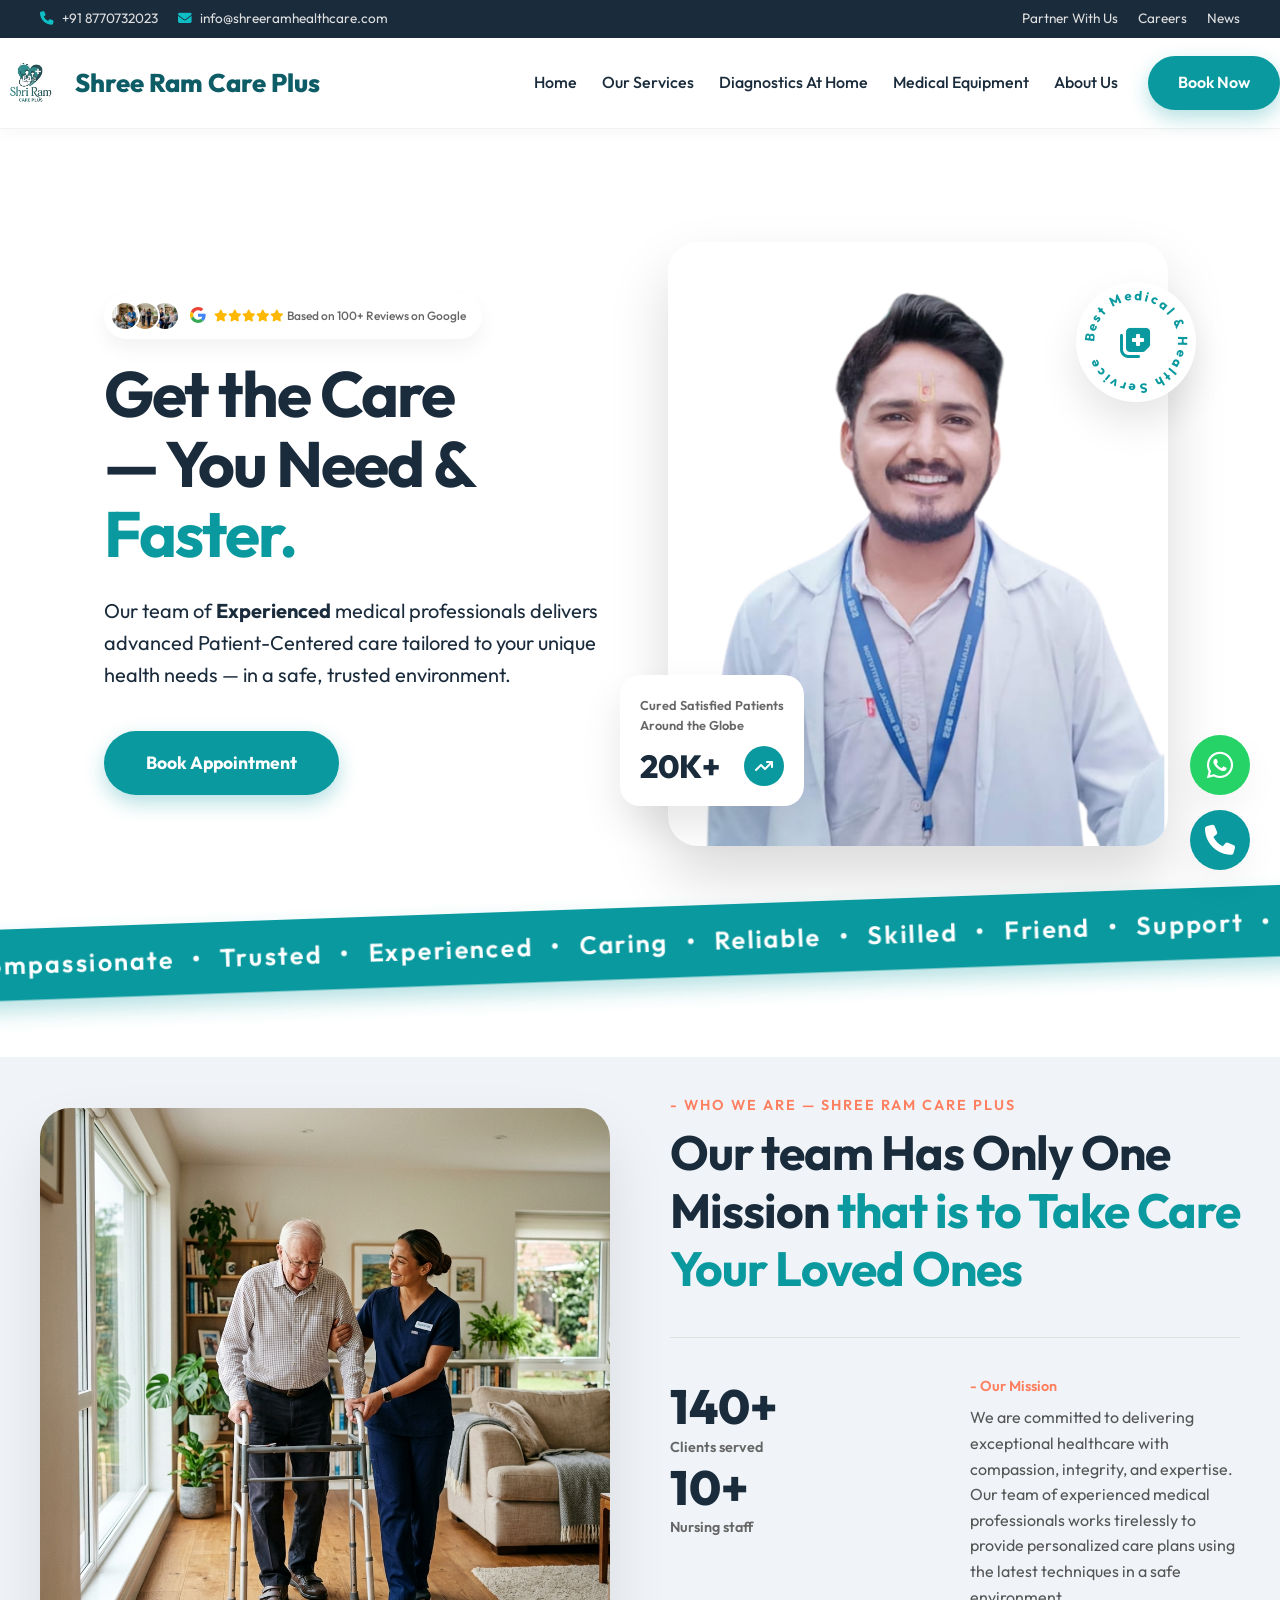
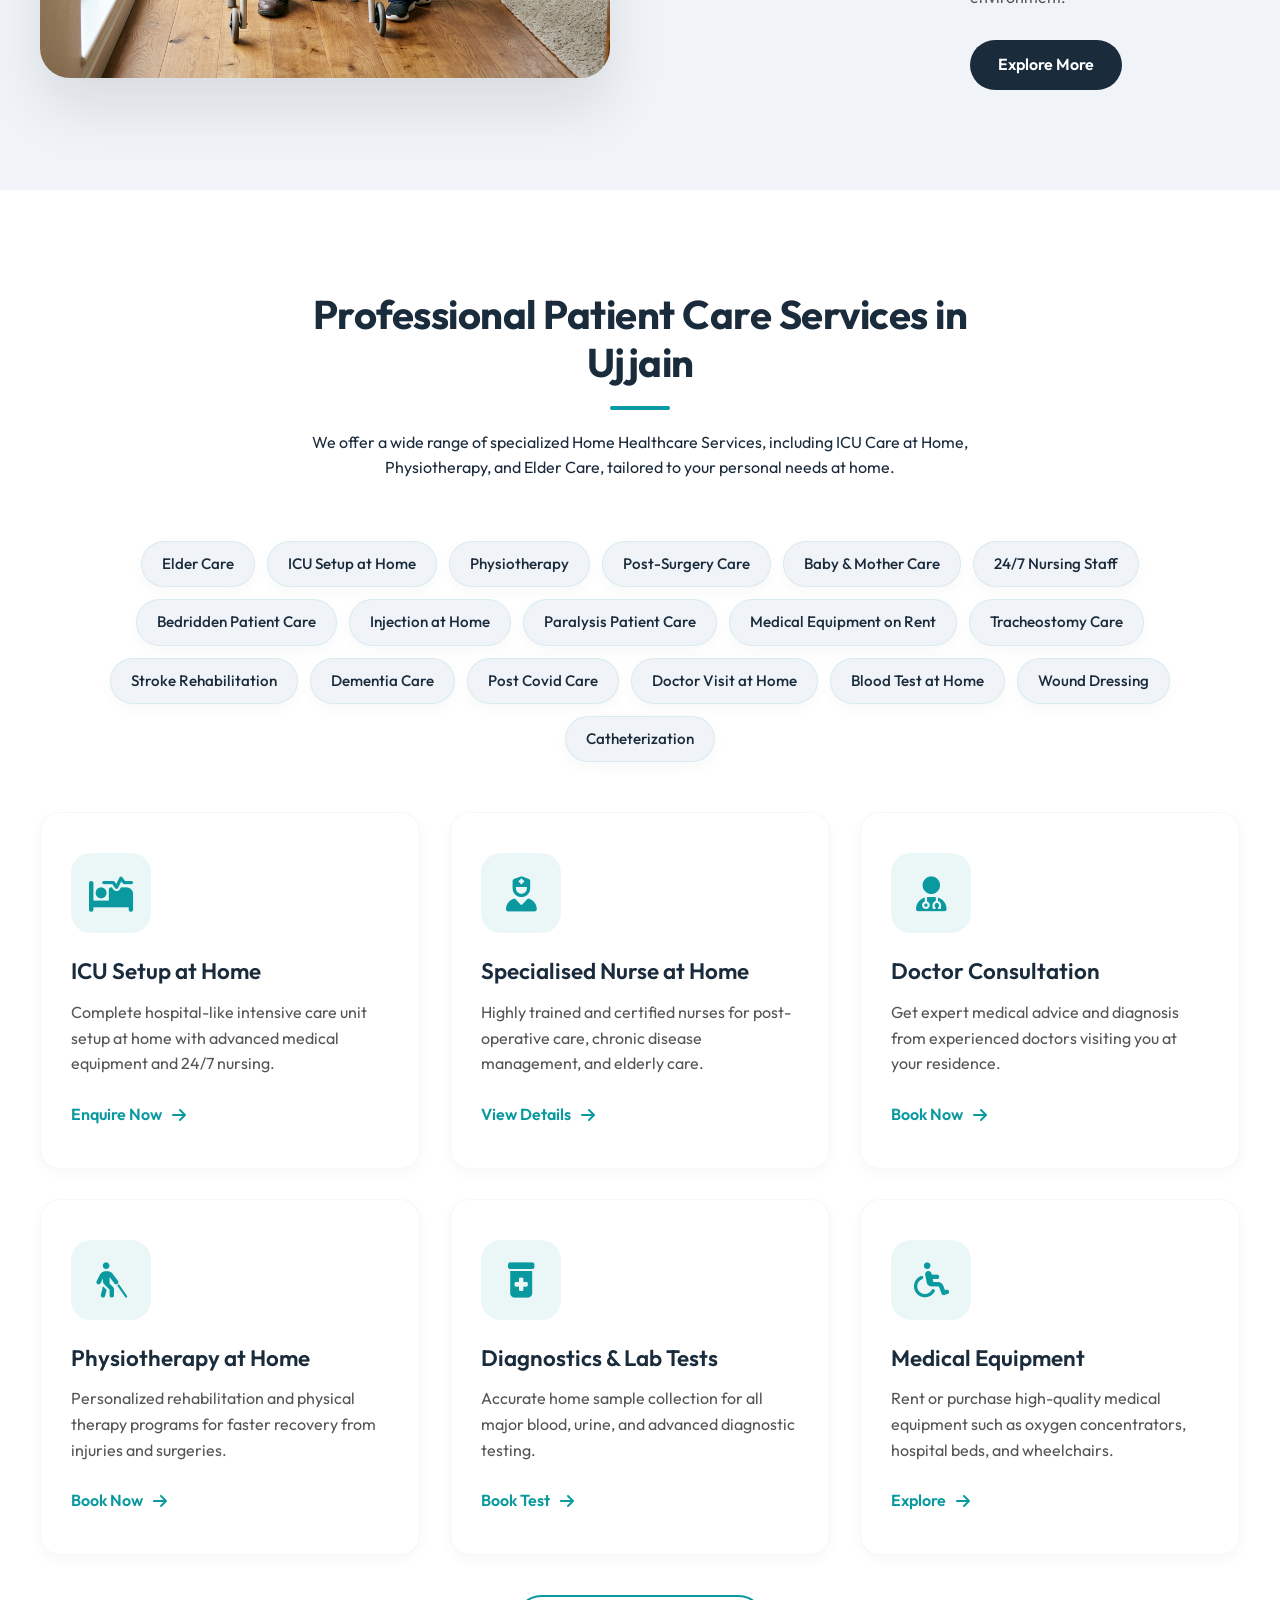
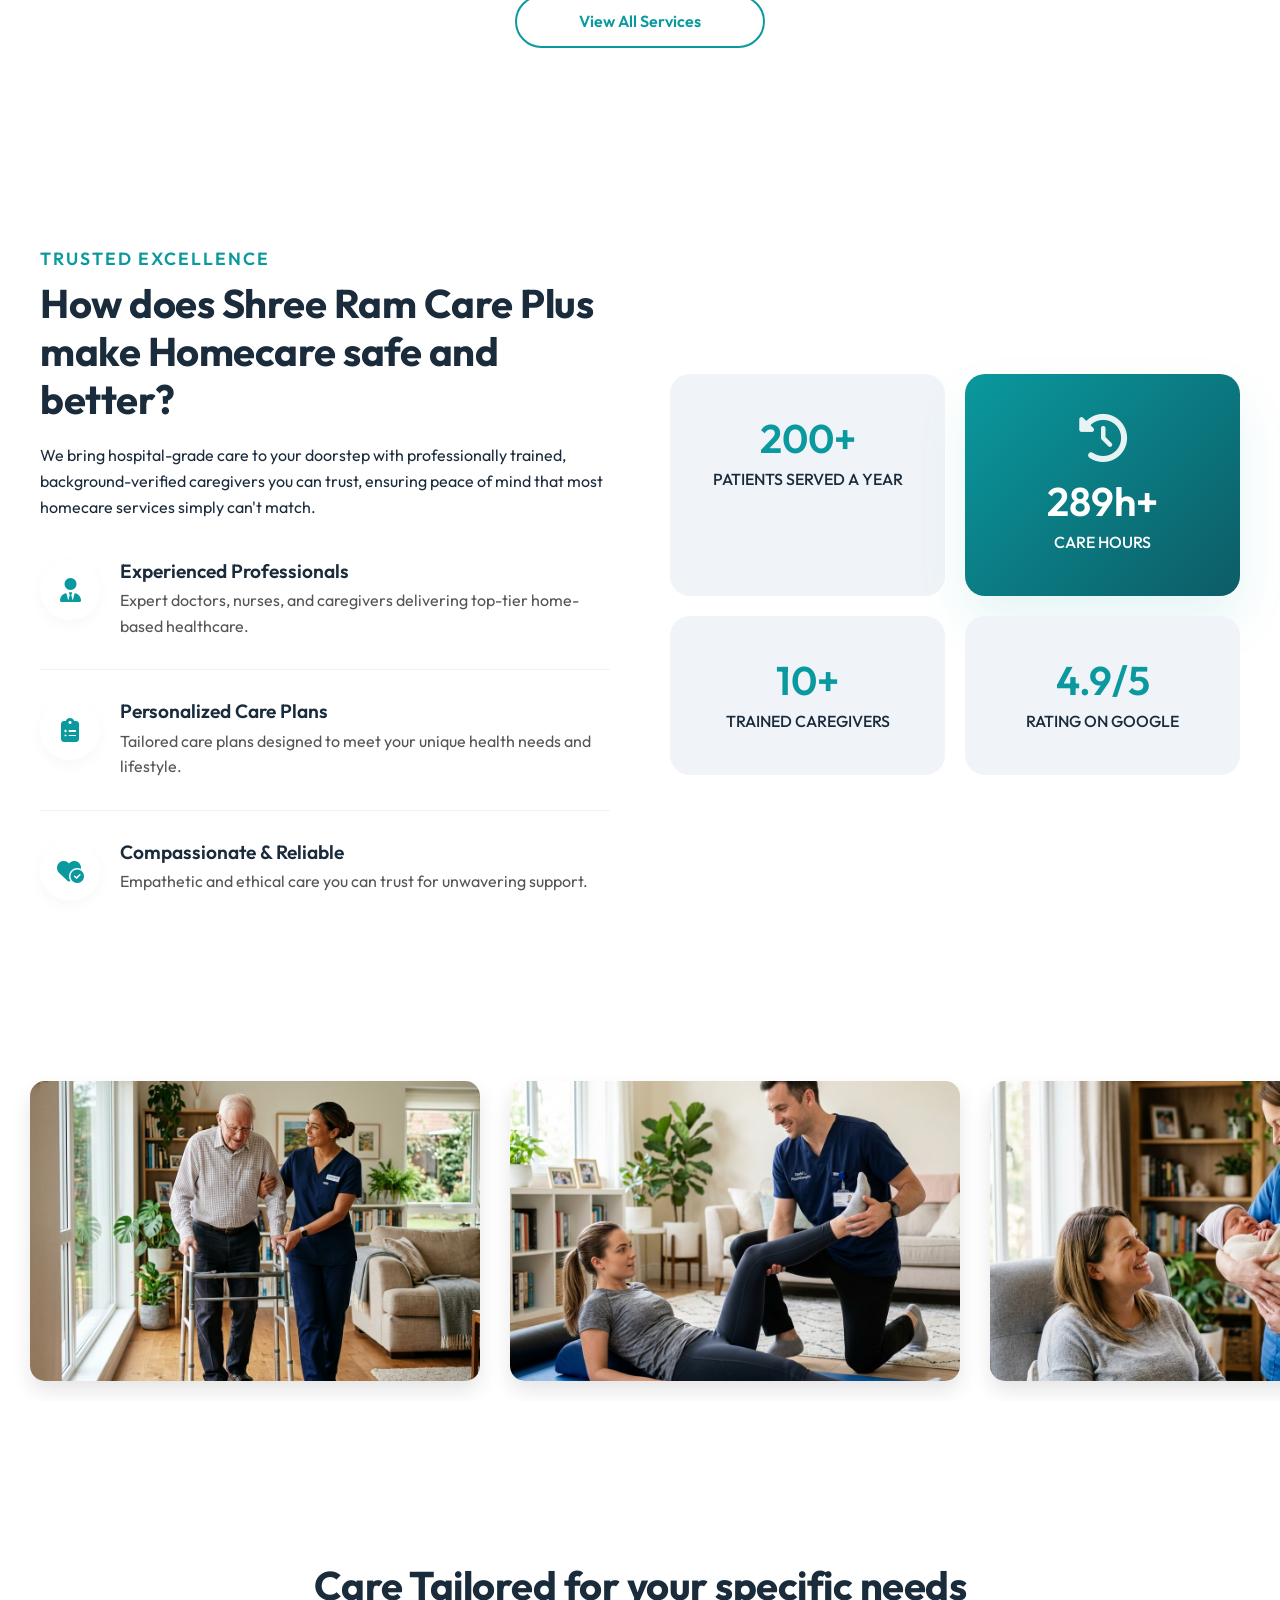
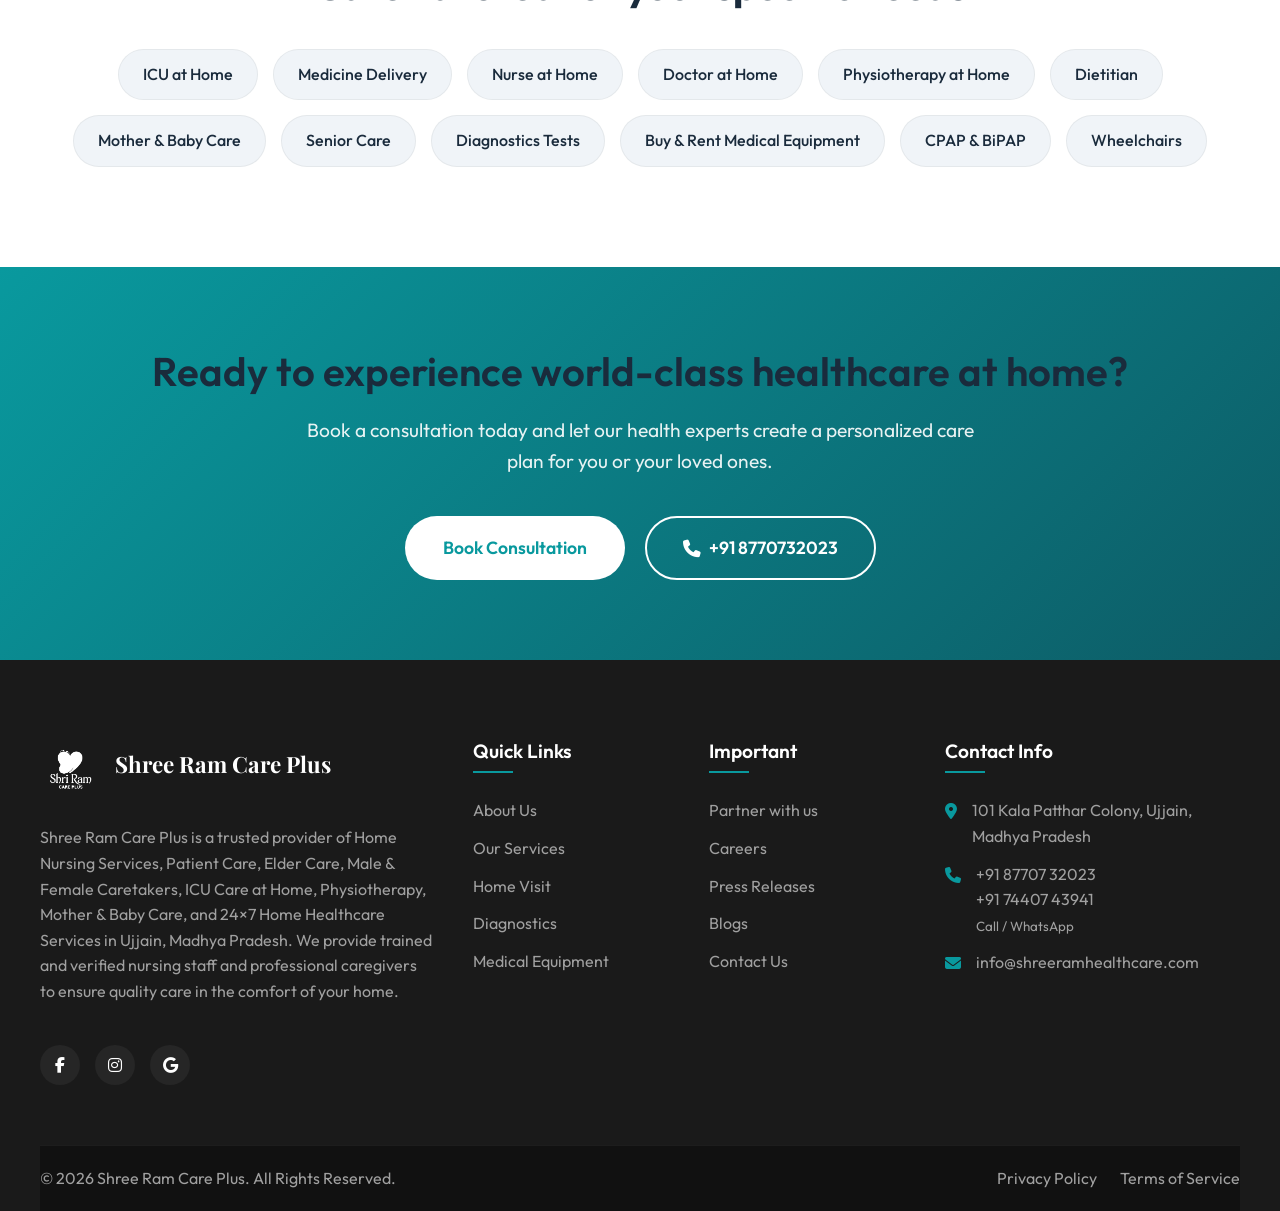
==== index.html @ 891922b5 "Fix logo casing and hero image scale" ====
<!DOCTYPE html>
<html lang="en">

<head>
    <meta charset="UTF-8">
    <meta name="viewport" content="width=device-width, initial-scale=1.0">
    <title>Home Nursing Services in Ujjain | Shree Ram Care Plus | Male & Female Caretakers</title>
    <meta name="description"
        content="Looking for professional home nursing services in Ujjain? Shree Ram Care Plus provides trained male & female caretakers, nursing staff, patient care, elder care, ICU care at home, physiotherapy, and 24×7 home healthcare services. Call 87707 32023 today.">
    <meta name="keywords"
        content="Home Nursing Services in Ujjain, Home Care Services in Ujjain, Patient Care Services in Ujjain, Nursing Staff at Home, Male Caretaker in Ujjain, Female Caretaker in Ujjain, 24×7 Home Care Services, Elder Care at Home, Senior Citizen Care, ICU Care at Home, Home Healthcare Services, Bedridden Patient Care, Physiotherapy at Home, Mother & Baby Care, Injection & Dressing at Home, Night Care Services, Home Nursing Agency, Trained Nursing Staff, Verified Caretakers, Medical Attendant at Home, Home Patient Care, Professional Nursing Staff, Emergency Home Care, Post Surgery Care at Home, Home Medical Assistance, Best Home Care in Ujjain, Top Nursing Agency Ujjain, Home Care for Seniors Ujjain, Baby Care Staff Ujjain, Japa Maid Ujjain, Newborn Baby Care at Home, Caretaker for Patient at Home, Attendant for Hospital Ujjain, ICU Setup at Home Ujjain, Medical Equipment on Rent Ujjain, Oxygen Cylinder on Rent Ujjain, Wheelchair on Rent Ujjain, Hospital Bed on Rent Ujjain, Physiotherapist in Ujjain, Stroke Rehabilitation at Home, Paralysis Patient Care Ujjain, Dementia Care at Home, Alzheimer's Care at Home, Parkinson's Care Ujjain, Post Covid Care at Home, Palliative Care at Home Ujjain, Hospice Care Ujjain, Wound Care Dressing Ujjain, IV Drip at Home Ujjain, Catheterization at Home Ujjain, Ryles Tube Insertion at Home, Tracheostomy Care at Home, BIPAP Machine Rent Ujjain, CPAP Machine Rent Ujjain, Cardiac Monitor on Rent, Suction Machine Rent Ujjain, Air Mattress for Bed Sores, DVT Pump on Rent, Syringe Pump on Rent, Nursing Bureau in Ujjain, Home Care Takers Ujjain, Reliable Maid Services Ujjain, House Maid for Patient Ujjain, Full Time Nurse Ujjain, Part Time Nurse Ujjain, 12 Hours Duty Nurse Ujjain, 24 Hours Duty Nurse Ujjain, Day Shift Caretaker Ujjain, Night Shift Caretaker Ujjain, Wardboy Services Ujjain, Aya Bai in Ujjain, Nanny Services Ujjain, Postnatal Care Ujjain, Pregnancy Care at Home, Orthopedic Rehab at Home, Neuro Rehab at Home, Sports Injury Rehab Ujjain, Pain Management Physiotherapy, Joint Replacement Rehab, Doctor Visit at Home Ujjain, Physician at Home Ujjain, Blood Test at Home Ujjain, Lab Test Home Collection, X-Ray at Home Ujjain, ECG at Home Ujjain, Medical Care Ujjain, Affordable Home Care Ujjain, Trusted Nursing Staff Ujjain, Certified Caregivers Ujjain, Home Health Aide Ujjain, Private Duty Nursing Ujjain, Companionship for Seniors, Respite Care Ujjain, Chronic Care Management, Diabetes Care at Home, Hypertension Care Ujjain, Cardiac Care at Home, Respiratory Care at Home, Oncology Care at Home, Cancer Patient Care Ujjain, Special Needs Care at Home, Autism Care at Home, Bed Sore Management, Colostomy Care at Home, Suture Removal at Home, Nebulization at Home, Enema at Home Ujjain, Urine Bag Change at Home, Professional Attendants, Best Caretaker Agency, Verified Aya Center Ujjain, Male Nurse in Ujjain, Female Nurse in Ujjain, GNM Nurse in Ujjain, BSc Nursing Staff Ujjain, ANM Nurse in Ujjain, Experienced Nursing Staff, Patient Care Taker Ujjain, Care Giver Agency Ujjain, Elder Care Taker Ujjain, Old Age Care Ujjain, Home Care Packages Ujjain, Medical Attendant Services, Home Nursing Solutions, Shri Ram Care Plus Ujjain, Shree Ram Care Plus, Shree Ram Home Care Services, Premium Home Care Ujjain, Best Healthcare Provider Ujjain, Health Services at Home, Ujjain Home Care, Ujjain Nursing Staff, Ujjain Caretakers, Patient Attendant Ujjain, Patient Caregiver Ujjain, Caretaker in Ujjain">
    <link rel="apple-touch-icon" sizes="180x180" href="favicon/apple-touch-icon.png">
    <link rel="icon" type="image/png" sizes="32x32" href="favicon/favicon-32x32.png">
    <link rel="icon" type="image/png" sizes="16x16" href="favicon/favicon-16x16.png">
    <link rel="manifest" href="favicon/site.webmanifest">
    <link rel="shortcut icon" href="favicon/favicon.ico">
    <!-- Use Google Fonts -->
    <link rel="preconnect" href="https://fonts.googleapis.com">
    <link rel="preconnect" href="https://fonts.gstatic.com" crossorigin>
    <link
        href="https://fonts.googleapis.com/css2?family=Outfit:wght@300;400;500;600;700&family=Playfair+Display:ital,wght@0,600;1,600&display=swap"
        rel="stylesheet">
    <!-- FontAwesome for Icons -->
    <link rel="stylesheet" href="https://cdnjs.cloudflare.com/ajax/libs/font-awesome/6.4.0/css/all.min.css">

    <link rel="stylesheet" href="css/style.css">
</head>

<body>

    <!-- Top Bar -->
    <div class="top-bar">
        <div class="container top-bar-inner">
            <div class="top-contact">
                <a href="tel:+918770732023"><i class="fa-solid fa-phone"></i> +91 8770732023</a>
                <a href="mailto:info@shreeramhealthcare.com"><i class="fa-solid fa-envelope"></i>
                    info@shreeramhealthcare.com</a>
            </div>
            <div class="top-links">
                <a href="#partner">Partner With Us</a>
                <a href="#careers">Careers</a>
                <a href="#news">News</a>
            </div>
        </div>
    </div>

    <!-- Header / Navbar -->
    <header class="header" id="header">
        <div class="container header-inner">
            <div class="logo">
                <a href="index.html" class="header-logo-container">
                    <img src="images/shreelogo.png" alt="Shree Ram Care Plus Logo" class="logo-img">
                    <span class="header-logo-text">Shree Ram Care Plus</span>
                </a>
            </div>

            <!-- Mobile Menu Toggle (CSS Only) -->
            <input type="checkbox" id="menu-btn" style="display: none;">
            <label for="menu-btn" class="mobile-menu-toggle" id="mobile-menu-toggle">
                <i class="fa-solid fa-bars"></i>
            </label>

            <nav class="nav" id="nav">
                <ul class="nav-links">
                    <li><a href="#home">Home</a></li>
                    <li><a href="#services">Our Services</a></li>
                    <li><a href="#diagnostics">Diagnostics At Home</a></li>
                    <li><a href="medical-equipment.html">Medical Equipment</a></li>
                    <li><a href="#about">About Us</a></li>
                </ul>
                <div class="nav-actions">
                    <a href="https://wa.me/917440743941?text=Hello,%20I%20would%20like%20to%20book%20an%20appointment"
                        class="btn btn-primary" target="_blank">Book Now</a>
                </div>
            </nav>
        </div>
    </header>

    <!-- Hero Section -->
    <section class="hero" id="home">
        <div class="hero-slides">
            <div class="slide active">
                <div class="container slide-content" style="padding-top: 50px;">
                    <div class="hero-layout">
                        <div class="hero-text-col">
                            <div class="reviews-badge">
                                <div class="avatars">
                                    <img src="images/baby_care_1783688078092.png" class="avatar-img"
                                        style="z-index:3; object-fit: cover;">
                                    <img src="images/elder_care_1783688057658.png" class="avatar-img"
                                        style="z-index:2; object-fit: cover;">
                                    <img src="images/nursing_bp_1783688088619.png" class="avatar-img"
                                        style="z-index:1; object-fit: cover;">
                                </div>
                                <div class="stars">
                                    <svg viewBox="0 0 48 48" style="width:16px; height:16px; margin-right:5px; vertical-align:text-bottom;">
                                        <path fill="#EA4335" d="M24 9.5c3.54 0 6.71 1.22 9.21 3.6l6.85-6.85C35.9 2.38 30.47 0 24 0 14.62 0 6.51 5.38 2.56 13.22l7.98 6.19C12.43 13.72 17.74 9.5 24 9.5z"></path>
                                        <path fill="#4285F4" d="M46.98 24.55c0-1.57-.15-3.09-.38-4.55H24v9.02h12.94c-.58 2.96-2.26 5.48-4.78 7.18l7.73 6c4.51-4.18 7.09-10.36 7.09-17.65z"></path>
                                        <path fill="#FBBC05" d="M10.53 28.59c-.48-1.45-.76-2.99-.76-4.59s.27-3.14.76-4.59l-7.98-6.19C.92 16.46 0 20.12 0 24c0 3.88.92 7.54 2.56 10.78l7.97-6.19z"></path>
                                        <path fill="#34A853" d="M24 48c6.48 0 11.93-2.13 15.89-5.81l-7.73-6c-2.15 1.45-4.92 2.3-8.16 2.3-6.26 0-11.57-4.22-13.47-9.91l-7.98 6.19C6.51 42.62 14.62 48 24 48z"></path>
                                        <path fill="none" d="M0 0h48v48H0z"></path>
                                    </svg>
                                    <i class="fa-solid fa-star"></i><i class="fa-solid fa-star"></i><i class="fa-solid fa-star"></i><i class="fa-solid fa-star"></i><i class="fa-solid fa-star"></i> <span>Based on 100+ Reviews on Google</span>
                                </div>
                            </div>
                            <h1 class="slide-title home-hero-title">Get the Care <br>— You Need & <br><span
                                    class="text-primary">Faster.</span></h1>
                            <p class="slide-text home-hero-desc">Our team of <strong>Experienced</strong> medical
                                professionals delivers advanced Patient-Centered care tailored to your unique health
                                needs — in a safe, trusted environment.</p>
                            <div class="slide-buttons">
                                <a href="https://wa.me/917440743941?text=Hello,%20I%20would%20like%20to%20book%20an%20appointment"
                                    class="btn btn-primary btn-lg book-btn" target="_blank">Book Appointment</a>
                            </div>
                        </div>
                        <div class="hero-image-col">
                            <img src="images/prof-ajay-vaishnav.png" alt="Prof. Ajay Vaishnav" class="hero-main-img">
                            <!-- Floating Badge -->
                            <div class="floating-badge badge-left">
                                <span class="badge-subtitle">Cured Satisfied Patients <br>Around the Globe</span>
                                <div class="badge-content">
                                    <h3>20K+</h3>
                                    <div class="badge-icon"><i class="fa-solid fa-arrow-trend-up"></i></div>
                                </div>
                            </div>
                            <!-- Floating Badge 2 -->
                            <div class="floating-badge badge-right">
                                <div class="badge-circle">
                                    <svg viewBox="0 0 100 100">
                                        <path id="circlePath"
                                            d="M 50, 50 m -35, 0 a 35,35 0 1,1 70,0 a 35,35 0 1,1 -70,0" fill="none">
                                        </path>
                                        <text>
                                            <textPath href="#circlePath">Best Medical & Health Service</textPath>
                                        </text>
                                    </svg>
                                </div>
                                <i class="fa-solid fa-notes-medical center-icon"></i>
                            </div>
                        </div>
                    </div>
                </div>
            </div>
        </div>
    </section>

    <!-- Wavy Banner Section -->
    <div class="wavy-banner">
        <div class="wavy-text">
            Compassionate • Trusted • Experienced • Caring • Reliable • Skilled • Friend • Support • Compassionate •
            Trusted • Experienced • Caring • Reliable • Skilled • Friend • Support •
        </div>
    </div>

    <!-- About Mission Section (Matches Reference) -->
    <section class="section grey-bg mission-section" id="mission">
        <div class="container mission-layout">
            <div class="mission-image-col">
                <img src="images/elder_care_1783688057658.png" class="mission-img">
            </div>
            <div class="mission-text-col">
                <h4 class="subtitle text-secondary">- Who We Are — Shree Ram Care Plus</h4>
                <h2 class="title mission-title">Our team Has Only One Mission <span class="text-primary">that is to Take
                        Care Your Loved Ones</span></h2>

                <div class="mission-stats-layout">
                    <div class="mission-stats-left">
                        <h3>140+</h3>
                        <p>Clients served</p>

                        <h3 class="mt-4">10+</h3>
                        <p>Nursing staff</p>
                    </div>
                    <div class="mission-stats-right">
                        <h4 class="text-secondary">- Our Mission</h4>
                        <p class="mission-desc">We are committed to delivering exceptional healthcare with compassion,
                            integrity, and expertise. Our team of experienced medical professionals works tirelessly to
                            provide personalized care plans using the latest techniques in a safe environment.</p>
                        <a href="#services" class="btn btn-dark">Explore More</a>
                    </div>
                </div>
            </div>
        </div>
    </section>

    <!-- Services Overview Section -->
    <section class="section" id="services" style="background:white; padding-top:100px;">
        <div class="container">
            <div class="section-header center">
                <h2 class="title">Professional Patient Care Services in Ujjain</h2>
                <div class="divider"></div>
                <p class="desc">We offer a wide range of specialized Home Healthcare Services, including ICU Care at
                    Home, Physiotherapy, and Elder Care, tailored to your personal needs at home.</p>
            </div>

            <div class="service-tags-container">
                <span class="service-tag">Elder Care</span>
                <span class="service-tag">ICU Setup at Home</span>
                <span class="service-tag">Physiotherapy</span>
                <span class="service-tag">Post-Surgery Care</span>
                <span class="service-tag">Baby & Mother Care</span>
                <span class="service-tag">24/7 Nursing Staff</span>
                <span class="service-tag">Bedridden Patient Care</span>
                <span class="service-tag">Injection at Home</span>
                <span class="service-tag">Paralysis Patient Care</span>
                <span class="service-tag">Medical Equipment on Rent</span>
                <span class="service-tag">Tracheostomy Care</span>
                <span class="service-tag">Stroke Rehabilitation</span>
                <span class="service-tag">Dementia Care</span>
                <span class="service-tag">Post Covid Care</span>
                <span class="service-tag">Doctor Visit at Home</span>
                <span class="service-tag">Blood Test at Home</span>
                <span class="service-tag">Wound Dressing</span>
                <span class="service-tag">Catheterization</span>
            </div>

            <div class="services-grid">
                <!-- Service Card 1 -->
                <div class="service-card">
                    <div class="service-icon">
                        <i class="fa-solid fa-bed-pulse"></i>
                    </div>
                    <div class="service-info">
                        <h3>ICU Setup at Home</h3>
                        <p>Complete hospital-like intensive care unit setup at home with advanced medical equipment and
                            24/7 nursing.</p>
                        <a href="#" class="service-link">Enquire Now <i class="fa-solid fa-arrow-right"></i></a>
                    </div>
                </div>
                <!-- Service Card 2 -->
                <div class="service-card">
                    <div class="service-icon">
                        <i class="fa-solid fa-user-nurse"></i>
                    </div>
                    <div class="service-info">
                        <h3>Specialised Nurse at Home</h3>
                        <p>Highly trained and certified nurses for post-operative care, chronic disease management, and
                            elderly care.</p>
                        <a href="#" class="service-link">View Details <i class="fa-solid fa-arrow-right"></i></a>
                    </div>
                </div>
                <!-- Service Card 3 -->
                <div class="service-card">
                    <div class="service-icon">
                        <i class="fa-solid fa-user-doctor"></i>
                    </div>
                    <div class="service-info">
                        <h3>Doctor Consultation</h3>
                        <p>Get expert medical advice and diagnosis from experienced doctors visiting you at your
                            residence.</p>
                        <a href="#" class="service-link">Book Now <i class="fa-solid fa-arrow-right"></i></a>
                    </div>
                </div>
                <!-- Service Card 4 -->
                <div class="service-card">
                    <div class="service-icon">
                        <i class="fa-solid fa-person-walking-with-cane"></i>
                    </div>
                    <div class="service-info">
                        <h3>Physiotherapy at Home</h3>
                        <p>Personalized rehabilitation and physical therapy programs for faster recovery from injuries
                            and surgeries.</p>
                        <a href="#" class="service-link">Book Now <i class="fa-solid fa-arrow-right"></i></a>
                    </div>
                </div>
                <!-- Service Card 5 -->
                <div class="service-card">
                    <div class="service-icon">
                        <i class="fa-solid fa-prescription-bottle-medical"></i>
                    </div>
                    <div class="service-info">
                        <h3>Diagnostics & Lab Tests</h3>
                        <p>Accurate home sample collection for all major blood, urine, and advanced diagnostic testing.
                        </p>
                        <a href="#" class="service-link">Book Test <i class="fa-solid fa-arrow-right"></i></a>
                    </div>
                </div>
                <!-- Service Card 6 -->
                <div class="service-card">
                    <div class="service-icon">
                        <i class="fa-solid fa-wheelchair"></i>
                    </div>
                    <div class="service-info">
                        <h3>Medical Equipment</h3>
                        <p>Rent or purchase high-quality medical equipment such as oxygen concentrators, hospital beds,
                            and wheelchairs.</p>
                        <a href="medical-equipment.html" class="service-link">Explore <i
                                class="fa-solid fa-arrow-right"></i></a>
                    </div>
                </div>
            </div>

            <div class="center" style="margin-top: 40px;">
                <a href="services.html" class="btn btn-outline" style="min-width: 250px;">View All Services</a>
            </div>
        </div>
    </section>

    <!-- Why Choose Us -->
    <section class="section why-us" id="about">
        <div class="container why-us-inner">
            <div class="why-us-content">
                <h4 class="subtitle">Trusted Excellence</h4>
                <h2 class="title">How does Shree Ram Care Plus make Homecare safe and better?</h2>
                <p class="desc">We bring hospital-grade care to your doorstep with professionally trained,
                    background-verified caregivers you can trust, ensuring peace of mind that most homecare services
                    simply can't match.</p>

                <ul class="features-list">
                    <li>
                        <div class="feat-icon"><i class="fa-solid fa-user-tie"></i></div>
                        <div class="feat-text">
                            <h4>Experienced Professionals</h4>
                            <p>Expert doctors, nurses, and caregivers delivering top-tier home-based healthcare.</p>
                        </div>
                    </li>
                    <li>
                        <div class="feat-icon"><i class="fa-solid fa-clipboard-list"></i></div>
                        <div class="feat-text">
                            <h4>Personalized Care Plans</h4>
                            <p>Tailored care plans designed to meet your unique health needs and lifestyle.</p>
                        </div>
                    </li>
                    <li>
                        <div class="feat-icon"><i class="fa-solid fa-heart-circle-check"></i></div>
                        <div class="feat-text">
                            <h4>Compassionate & Reliable</h4>
                            <p>Empathetic and ethical care you can trust for unwavering support.</p>
                        </div>
                    </li>
                </ul>
            </div>
            <div class="why-us-stats">
                <div class="stats-grid">
                    <div class="stat-box">
                        <h3 class="counter">200+</h3>
                        <p>PATIENTS SERVED A YEAR</p>
                    </div>
                    <div class="stat-box highlight-box">
                        <i class="fa-solid fa-clock-rotate-left"></i>
                        <h3 class="counter">289h+</h3>
                        <p>CARE HOURS</p>
                    </div>
                    <div class="stat-box">
                        <h3 class="counter">10+</h3>
                        <p>TRAINED CAREGIVERS</p>
                    </div>
                    <div class="stat-box">
                        <h3><span class="counter" data-target="4.9">4.9</span>/5</h3>
                        <p>RATING ON GOOGLE</p>
                    </div>
                </div>
            </div>
        </div>
    </section>

    <!-- Image Slider Section -->
    <section class="image-slider-section">
        <div class="slider-container">
            <div class="slider-track">
                <!-- Original Set -->
                <img src="images/elder_care_1783688057658.png" alt="Elder Care Services">
                <img src="images/physiotherapy_1783688067315.png" alt="Physiotherapy Services">
                <img src="images/baby_care_1783688078092.png" alt="Mother and Baby Care">
                <img src="images/nursing_bp_1783688088619.png" alt="Nursing Services">
                <!-- Duplicated Set for infinite loop -->
                <img src="images/elder_care_1783688057658.png" alt="Elder Care Services">
                <img src="images/physiotherapy_1783688067315.png" alt="Physiotherapy Services">
                <img src="images/baby_care_1783688078092.png" alt="Mother and Baby Care">
                <img src="images/nursing_bp_1783688088619.png" alt="Nursing Services">
            </div>
        </div>
    </section>

    <!-- Specific Needs Section -->
    <section class="section specific-needs">
        <div class="container center">
            <h2 class="title">Care Tailored for your specific needs</h2>
            <div class="tags-container mt-4">
                <a href="#" class="tag">ICU at Home</a>
                <a href="#" class="tag">Medicine Delivery</a>
                <a href="#" class="tag">Nurse at Home</a>
                <a href="#" class="tag">Doctor at Home</a>
                <a href="#" class="tag">Physiotherapy at Home</a>
                <a href="#" class="tag">Dietitian</a>
                <a href="#" class="tag">Mother & Baby Care</a>
                <a href="#" class="tag">Senior Care</a>
                <a href="#" class="tag">Diagnostics Tests</a>
                <a href="#" class="tag">Buy & Rent Medical Equipment</a>
                <a href="#" class="tag">CPAP & BiPAP</a>
                <a href="#" class="tag">Wheelchairs</a>
            </div>
        </div>
    </section>

    <!-- CTA Section -->
    <section class="cta-section"
        style="background: linear-gradient(135deg, var(--primary) 0%, var(--primary-dark) 100%); color: white; padding: 80px 0; text-align: center;">
        <div class="container">
            <h2 style="font-size: 2.5rem; margin-bottom: 20px; font-weight: 600;">Ready to experience world-class
                healthcare at home?</h2>
            <p style="font-size: 1.2rem; opacity: 0.9; margin-bottom: 40px; max-width: 700px; margin-inline: auto;">Book
                a consultation today and let our health experts create a personalized care plan for you or your loved
                ones.</p>
            <div style="display: flex; gap: 20px; justify-content: center; flex-wrap: wrap;">
                <a href="#" class="btn btn-light btn-lg">Book Consultation</a>
                <a href="tel:+918770732023" class="btn btn-outline-light btn-lg"><i class="fa-solid fa-phone"></i> +91
                    8770732023</a>
            </div>
        </div>
    </section>

    <!-- Footer -->
    <footer class="footer">
        <div class="container">
            <div class="footer-top">
                <div class="footer-col about-col">
                    <div class="footer-logo">
                        <img src="images/shreelogo.png" alt="Shree Ram Care Plus Logo" class="logo-img footer-logo-img">
                        <h2 class="footer-logo-text">Shree Ram Care Plus</h2>
                    </div>
                    <p>Shree Ram Care Plus is a trusted provider of Home Nursing Services, Patient Care, Elder Care,
                        Male & Female Caretakers, ICU Care at Home, Physiotherapy, Mother & Baby Care, and 24×7 Home
                        Healthcare Services in Ujjain, Madhya Pradesh. We provide trained and verified nursing staff and
                        professional caregivers to ensure quality care in the comfort of your home.</p>
                    <div class="social-links mt-4">
                        <a href="https://www.facebook.com/search/top?q=Shree%20Ram%20Home%20Care%20Services%20Ujjain"
                            aria-label="Facebook: Shree Ram Home Care Services Ujjain" target="_blank"><i
                                class="fa-brands fa-facebook-f"></i></a>
                        <a href="https://www.instagram.com/shree_ram_care_plus"
                            aria-label="Instagram: @shree_ram_care_plus" target="_blank"><i
                                class="fa-brands fa-instagram"></i></a>
                        <a href="https://share.google/ZoweNPzQZOEvLwR4D"
                            aria-label="Google Business: Shree Ram Home Care Services" target="_blank"><i
                                class="fa-brands fa-google"></i></a>
                    </div>
                </div>

                <div class="footer-col">
                    <h3>Quick Links</h3>
                    <ul>
                        <li><a href="#">About Us</a></li>
                        <li><a href="#">Our Services</a></li>
                        <li><a href="#">Home Visit</a></li>
                        <li><a href="#">Diagnostics</a></li>
                        <li><a href="medical-equipment.html">Medical Equipment</a></li>
                    </ul>
                </div>

                <div class="footer-col">
                    <h3>Important</h3>
                    <ul>
                        <li><a href="#">Partner with us</a></li>
                        <li><a href="#">Careers</a></li>
                        <li><a href="#">Press Releases</a></li>
                        <li><a href="#">Blogs</a></li>
                        <li><a href="#">Contact Us</a></li>
                    </ul>
                </div>

                <div class="footer-col contact-col">
                    <h3>Contact Info</h3>
                    <ul class="contact-list">
                        <li><i class="fa-solid fa-location-dot"></i> <span> 101 Kala Patthar Colony, Ujjain, Madhya
                                Pradesh</span></li>
                        <li><i class="fa-solid fa-phone"></i> <span>+91 87707 32023<br>+91 74407 43941<br><small>Call /
                                    WhatsApp</small></span></li>
                        <li><i class="fa-solid fa-envelope"></i> <span>info@shreeramhealthcare.com</span></li>
                    </ul>
                </div>
            </div>

            <div class="footer-bottom">
                <p>&copy; 2026 Shree Ram Care Plus. All Rights Reserved.</p>
                <div class="footer-legal">
                    <a href="#">Privacy Policy</a>
                    <a href="#">Terms of Service</a>
                </div>
            </div>
        </div>
    </footer>

    <!-- Floating Buttons -->
    <div class="floating-buttons">
        <a href="https://wa.me/917440743941?text=Hello,%20I%20want%20Home%20Care%20Service%20in%20Ujjain."
            target="_blank" class="float-btn float-wa" aria-label="Chat on WhatsApp">
            <i class="fa-brands fa-whatsapp desktop-icon"></i>
            <div class="btn-text">WHATSAPP<small>Book Now</small></div>
        </a>
        <a href="tel:+918770732023" class="float-btn float-call" aria-label="Call Us">
            <i class="fa-solid fa-phone desktop-icon"></i>
            <div class="btn-text">CALL NOW<small>87707 32023</small></div>
        </a>
    </div>
</body>

</html>
---- css/style.css ----
/* 
   Shreeram Healthcare - Premium Theme
   Based on modern web design principles (Glassmorphism, vibrant colors, shadows, etc.) 
*/

:root {
    /* Color Palette */
    --primary: #09999e;
    /* Prominent Teal color */
    --primary-light: #0ebec4;
    --primary-dark: #0d5c66;
    --secondary: #ff7e5f;
    /* Vibrant accent for buttons/highlights */
    --secondary-dark: #e86b4d;

    --text-main: #1a2b3c;
    --text-muted: #555555;
    --text-light: #f4f6f9;

    --bg-body: #ffffff;
    --bg-grey: #f0f4f8;
    /* Softer blueish-grey for premium feel */
    --bg-card: #ffffff;

    /* Layout & Utilities */
    --container-width: 1280px;
    --border-radius: 20px;
    /* More rounded like the reference */
    --border-radius-lg: 30px;

    /* Shadows & Effects */
    --shadow-sm: 0 5px 15px rgba(0, 0, 0, 0.03);
    --shadow-md: 0 15px 35px rgba(0, 0, 0, 0.05);
    --shadow-lg: 0 25px 50px rgba(9, 153, 158, 0.1);
    --shadow-hover: 0 20px 40px rgba(0, 0, 0, 0.08);

    --transition: all 0.3s cubic-bezier(0.25, 0.8, 0.25, 1);
}

/* Reset & Basic Setup */
* {
    margin: 0;
    padding: 0;
    box-sizing: border-box;
}

html {
    scroll-behavior: smooth;
}

body {
    font-family: 'Outfit', sans-serif;
    color: var(--text-main);
    background-color: var(--bg-body);
    line-height: 1.6;
    overflow-x: hidden;
}

h1,
h2,
h3,
h4,
h5,
h6 {
    font-weight: 600;
    line-height: 1.2;
    margin-bottom: 0.5em;
    color: var(--text-main);
}

/* Emphasize titles using Playfair or special styling if needed */
.title {
    font-size: 2.5rem;
    font-weight: 700;
    margin-bottom: 20px;
    letter-spacing: -0.5px;
}

.subtitle {
    color: var(--primary);
    font-size: 1.1rem;
    font-weight: 600;
    text-transform: uppercase;
    letter-spacing: 2px;
    margin-bottom: 10px;
    display: block;
}

a {
    text-decoration: none;
    color: inherit;
    transition: var(--transition);
}

ul {
    list-style: none;
}

img {
    max-width: 100%;
    height: auto;
    display: block;
}

.container {
    width: 100%;
    max-width: var(--container-width);
    margin: 0 auto;
    padding: 0 40px;
}
@media (max-width: 768px) {
    .container {
        padding: 0 20px;
    }
}

.center {
    text-align: center;
}

.mt-4 {
    margin-top: 2rem;
}

/* Divider */
.divider {
    height: 4px;
    width: 60px;
    background: var(--primary);
    border-radius: 2px;
    margin: 0 auto 20px auto;
}

.section {
    padding: 100px 0;
}

.grey-bg {
    background-color: var(--bg-grey);
}

/* Buttons */
.btn {
    display: inline-flex;
    align-items: center;
    justify-content: center;
    padding: 12px 28px;
    border-radius: 50px;
    font-weight: 600;
    font-size: 1rem;
    cursor: pointer;
    transition: var(--transition);
    border: 2px solid transparent;
    gap: 8px;
}

.btn-primary {
    background-color: var(--primary);
    color: white;
    box-shadow: 0 8px 20px rgba(9, 153, 158, 0.3);
}

.btn-primary:hover {
    background-color: var(--primary-dark);
    transform: translateY(-3px);
    box-shadow: 0 12px 25px rgba(9, 153, 158, 0.4);
    color: white;
    /* to override general a:hover if needed */
}

.btn-outline {
    background-color: transparent;
    border-color: var(--primary);
    color: var(--primary);
}

.btn-outline:hover {
    background-color: var(--primary);
    color: white;
    transform: translateY(-3px);
    box-shadow: 0 8px 20px rgba(9, 153, 158, 0.2);
}

.btn-light {
    background-color: white;
    color: var(--primary);
}

.btn-light:hover {
    background-color: #f8f9fa;
    transform: translateY(-3px);
    box-shadow: 0 10px 20px rgba(0, 0, 0, 0.1);
}

.btn-outline-light {
    border-color: white;
    color: white;
}

.btn-outline-light:hover {
    background-color: white;
    color: var(--primary);
    transform: translateY(-3px);
}

.btn-lg {
    padding: 16px 36px;
    font-size: 1.1rem;
}

/* Top Bar */
.top-bar {
    background-color: var(--text-main);
    color: #dfdfdf;
    font-size: 0.85rem;
    padding: 8px 0;
}

.top-bar-inner {
    display: flex;
    justify-content: space-between;
    align-items: center;
}

.top-contact,
.top-links {
    display: flex;
    gap: 20px;
}

.top-contact a:hover,
.top-links a:hover {
    color: white;
}

.top-contact i {
    color: var(--primary-light);
    margin-right: 5px;
}

/* Header */
.header {
    background-color: rgba(255, 255, 255, 0.95);
    backdrop-filter: blur(10px);
    -webkit-backdrop-filter: blur(10px);
    border-bottom: 1px solid rgba(0, 0, 0, 0.05);
    box-shadow: var(--shadow-sm);
    position: sticky;
    top: 0;
    z-index: 1000;
    transition: var(--transition);
}

.header.scrolled {
    box-shadow: var(--shadow-md);
    padding: 5px 0;
}

.header-inner {
    display: flex;
    justify-content: space-between;
    align-items: center;
    border-radius: var(--border-radius);
    padding: 15px 0;
}

.logo-text {
    font-size: 1.8rem;
    font-weight: 700;
    color: var(--text-main);
    font-family: 'Playfair Display', serif;
}

.header-logo-container {
    display: flex;
    align-items: center;
    gap: 15px;
    /* Spacing between logo and text */
}

.header-logo-text {
    font-size: 1.6rem;
    font-weight: 800;
    /* Extra bold */
    color: var(--primary-dark);
    font-family: 'Outfit', sans-serif;
    /* Matched website font */
    line-height: 1.2;
    white-space: nowrap;
    /* Forces text to stay on one line */
}

.logo-img {
    height: 60px;
    /* Kept slightly smaller for header */
    width: auto;
    display: block;
    margin: 0;
}

.footer-logo-img {
    height: 60px;
    /* Reduced to match text height better */
    margin: 0;
    filter: brightness(0) invert(1);
    /* Makes the logo white for dark background assuming it's colored */
}

.logo-text .highlight {
    color: var(--primary);
}

.nav {
    display: flex;
    align-items: center;
    gap: 30px;
}

.nav-links {
    display: flex;
    gap: 25px;
}

.nav-links li a {
    font-size: 1rem;
    font-weight: 500;
    color: var(--text-main);
    position: relative;
    padding: 5px 0;
}

.nav-links li a::after {
    content: '';
    position: absolute;
    bottom: 0;
    left: 0;
    width: 0;
    height: 2px;
    background-color: var(--primary);
    transition: var(--transition);
}

.nav-links li a:hover::after,
.nav-links li a.active::after {
    width: 100%;
}

.nav-links li a:hover,
.nav-links li a.active {
    color: var(--primary);
}

.mobile-menu-toggle {
    display: none;
    font-size: 1.5rem;
    cursor: pointer;
    color: var(--primary);
}

/* Hero Section */
.hero {
    position: relative;
    height: calc(100vh - 120px);
    min-height: 600px;
    max-height: 800px;
    overflow: hidden;
}

.hero-slides {
    height: 100%;
}

.slide {
    position: absolute;
    top: 0;
    left: 0;
    width: 100%;
    height: 100%;
    opacity: 0;
    transition: opacity 0.8s ease-in-out;
}

.slide.active {
    opacity: 1;
    z-index: 1;
}

.slide-bg {
    width: 100%;
    height: 100%;
    object-fit: cover;
    object-position: center;
}

.slide-overlay {
    position: absolute;
    top: 0;
    left: 0;
    width: 100%;
    height: 100%;
    /* Fade overlay from solid #e6f5f5 on the left to transparent on the right */
    background: linear-gradient(90deg, rgba(230, 245, 245, 0.95) 0%, rgba(230, 245, 245, 0.7) 45%, rgba(230, 245, 245, 0) 100%);
    z-index: 1;
    /* Sits between the background image and content */
}

.slide-content {
    position: absolute;
    top: 50%;
    left: 5%;
    transform: translateY(-50%);
    width: 90%;
    max-width: 1280px;
    z-index: 2;
}

.hero-layout {
    display: flex;
    align-items: center;
    justify-content: space-between;
    gap: 40px;
    width: 100%;
}

.hero-text-col {
    flex: 1;
    max-width: 650px;
}

.hero-image-col {
    flex: 0.8;
    display: flex;
    justify-content: center;
    align-items: center;
    animation: fadeInUp 1s ease-out 0.6s both;
}

.prof-image-container {
    background: #ffffff;
    padding: 30px 20px 40px 20px;
    border-radius: 20px;
    box-shadow: 0 20px 40px rgba(0, 0, 0, 0.2);
    text-align: center;
    max-width: 420px;
    position: relative;
    border-top: 5px solid var(--primary);
    margin-top: 90px;
}

.prof-img {
    width: 170px;
    height: 170px;
    border-radius: 50%;
    margin: -115px auto 20px auto;
    object-fit: cover;
    object-position: top center;
    border: 6px solid #ffffff;
    box-shadow: 0 15px 25px rgba(0, 0, 0, 0.15);
    background-color: #ffffff;
    display: block;
}

.prof-details h4 {
    color: var(--text-main);
    font-size: 1.6rem;
    margin-bottom: 5px;
    font-weight: 700;
}

.prof-role {
    color: var(--primary);
    font-weight: 600;
    margin-bottom: 20px;
    font-size: 1.1rem;
}

.prof-award {
    color: var(--primary-dark);
    font-size: 0.9rem;
    font-weight: 600;
    display: inline-flex;
    align-items: center;
    justify-content: center;
    gap: 6px;
    background: rgba(9, 153, 158, 0.1);
    padding: 10px 15px;
    border-radius: 50px;
    margin: 0;
    white-space: nowrap;
    width: auto;
    max-width: fit-content;
}

/* Responsive adjustments for hero layout */
@media (max-width: 992px) {
    .hero {
        height: auto;
        min-height: auto;
        padding-bottom: 0px;
    }

    .hero-slides,
    .slide {
        height: auto;
    }

    .slide.active {
        position: relative;
    }

    .slide-bg {
        position: absolute;
        top: 0;
        left: 0;
    }

    .hero-layout {
        flex-direction: column;
        text-align: left;
        align-items: flex-start;
        margin-top: 0px;
    }

    .hero-text-col {
        display: flex;
        flex-direction: column;
        align-items: flex-start;
    }

    .slide-buttons {
        justify-content: flex-start;
    }

    .hero-image-col {
        margin-top: 50px;
        width: 100%;
    }

    .prof-image-container {
        width: 100%;
        max-width: 360px;
        padding: 20px 10px 30px 10px;
        margin-top: 70px;
    }

    .prof-award {
        font-size: 0.8rem;
        padding: 8px 12px;
    }

    .prof-img {
        width: 140px;
        height: 140px;
        margin: -90px auto 15px auto;
    }

    .slide-content {
        position: relative;
        top: 0;
        left: 0;
        transform: none;
        width: 100%;
        padding: 60px 5% 40px;
        margin: 0 auto;
    }
}

.slide-title {
    font-size: 3.5rem;
    color: #0c5c66;
    font-weight: 700;
    line-height: 1.1;
    margin-bottom: 20px;
    animation: fadeInUp 1s ease-out;
    text-shadow: 0 4px 15px rgba(255, 255, 255, 0.6);
}

.slide-text {
    font-size: 1.25rem;
    color: #09999e2;
    margin-bottom: 40px;
    max-width: 600px;
    animation: fadeInUp 1s ease-out 0.2s both;
    text-shadow: 0 2px 8px rgba(255, 255, 255, 0.20);
}

.slide-buttons {
    display: flex;
    gap: 20px;
    animation: fadeInUp 1s ease-out 0.4s both;
    transition: opacity 0.5s ease-out, transform 0.5s ease-out;
}

@keyframes rotate {
    from { transform: rotate(0deg); }
    to { transform: rotate(360deg); }
}

@keyframes scrollText {
    from { transform: translateX(0); }
    to { transform: translateX(-50%); }
}

@keyframes fadeInUp {
    from {
        opacity: 0;
        transform: translateY(30px);
    }

    to {
        opacity: 1;
        transform: translateY(0);
    }
}

/* Services Grid */
.section-header {
    margin-bottom: 60px;
    max-width: 700px;
    margin-inline: auto;
}

.services-grid {
    display: grid;
    grid-template-columns: repeat(auto-fit, minmax(350px, 1fr));
    gap: 30px;
}

.service-card {
    background: var(--bg-card);
    border-radius: var(--border-radius);
    padding: 40px 30px;
    box-shadow: var(--shadow-sm);
    transition: var(--transition);
    position: relative;
    overflow: hidden;
    border: 1px solid rgba(0, 0, 0, 0.03);
    display: flex;
    flex-direction: column;
}

.service-card::before {
    content: '';
    position: absolute;
    top: 0;
    left: 0;
    width: 100%;
    height: 4px;
    background: linear-gradient(90deg, var(--primary), var(--secondary));
    transform: scaleX(0);
    transform-origin: left;
    transition: transform 0.4s ease;
}

.service-card:hover {
    transform: translateY(-10px);
    box-shadow: var(--shadow-hover);
}

.service-card:hover::before {
    transform: scaleX(1);
}

.service-icon {
    width: 80px;
    height: 80px;
    background-color: rgba(9, 153, 158, 0.08);
    display: flex;
    align-items: center;
    justify-content: center;
    border-radius: 20px;
    margin-bottom: 25px;
    color: var(--primary);
    font-size: 2.2rem;
    transition: var(--transition);
}

.service-card:hover .service-icon {
    background-color: var(--primary);
    color: white;
    box-shadow: 0 10px 20px rgba(9, 153, 158, 0.2);
}

.service-info h3 {
    font-size: 1.4rem;
    margin-bottom: 15px;
}

.service-info p {
    color: var(--text-muted);
    margin-bottom: 25px;
    flex-grow: 1;
}

.service-link {
    display: inline-flex;
    align-items: center;
    color: var(--primary);
    font-weight: 600;
    gap: 10px;
    margin-top: auto;
}

.service-link i {
    transition: transform 0.3s ease;
}

.service-card:hover .service-link i {
    transform: translateX(5px);
}

/* Services Page Categories */
.mb-5 {
    margin-bottom: 3rem;
}

.service-category {
    background: var(--bg-card);
    border-radius: var(--border-radius);
    padding: 40px;
    box-shadow: var(--shadow-sm);
    border: 1px solid rgba(0, 0, 0, 0.03);
    transition: var(--transition);
}

.service-category:hover {
    box-shadow: var(--shadow-hover);
    transform: translateY(-5px);
}

.category-header {
    display: flex;
    align-items: center;
    gap: 20px;
    margin-bottom: 30px;
    padding-bottom: 20px;
    border-bottom: 2px dashed rgba(0, 0, 0, 0.05);
}

.category-icon {
    width: 60px;
    height: 60px;
    background: linear-gradient(135deg, var(--primary) 0%, var(--primary-dark) 100%);
    color: white;
    border-radius: 15px;
    display: flex;
    align-items: center;
    justify-content: center;
    font-size: 1.8rem;
    box-shadow: var(--shadow-md);
}

.category-title {
    font-size: 2rem;
    color: var(--primary-dark);
    margin: 0;
}

.category-grid {
    display: grid;
    grid-template-columns: repeat(auto-fit, minmax(300px, 1fr));
    gap: 20px;
}

.category-item {
    display: flex;
    align-items: center;
    gap: 15px;
    font-size: 1.1rem;
    font-weight: 500;
    color: var(--text-main);
    padding: 15px;
    background: var(--bg-grey);
    border-radius: 10px;
    transition: var(--transition);
}

.category-item:hover {
    background: white;
    box-shadow: var(--shadow-sm);
    transform: translateX(5px);
}

.circle-icon {
    color: var(--secondary);
    font-size: 1.2rem;
}

/* Why Choose Us Section */
.why-us-inner {
    display: grid;
    grid-template-columns: 1fr 1fr;
    gap: 60px;
    align-items: center;
}

.features-list {
    margin-top: 40px;
}

.features-list li {
    display: flex;
    gap: 20px;
    margin-bottom: 30px;
    padding-bottom: 30px;
    border-bottom: 1px solid rgba(0, 0, 0, 0.05);
}

.features-list li:last-child {
    border-bottom: none;
    margin-bottom: 0;
    padding-bottom: 0;
}

.feat-icon {
    width: 60px;
    height: 60px;
    min-width: 60px;
    background-color: white;
    box-shadow: var(--shadow-sm);
    border-radius: 50%;
    display: flex;
    align-items: center;
    justify-content: center;
    color: var(--primary);
    font-size: 1.5rem;
}

.feat-text h4 {
    font-size: 1.2rem;
    margin-bottom: 5px;
}

.feat-text p {
    color: var(--text-muted);
}

.stats-grid {
    display: grid;
    grid-template-columns: 1fr 1fr;
    gap: 20px;
}

.stat-box {
    background-color: var(--bg-grey);
    padding: 40px 20px;
    border-radius: var(--border-radius);
    text-align: center;
    transition: var(--transition);
}

.stat-box h3 {
    font-size: 2.5rem;
    color: var(--primary);
    margin-bottom: 5px;
}

.stat-box h3 span {
    font-size: 2.5rem;
}

.stat-box p {
    font-weight: 500;
    color: var(--text-main);
}

.stat-box:hover {
    transform: translateY(-5px);
    box-shadow: var(--shadow-sm);
}

.highlight-box {
    background: linear-gradient(135deg, var(--primary) 0%, var(--primary-dark) 100%);
    color: white;
    box-shadow: var(--shadow-lg);
}

.highlight-box h3,
.highlight-box p {
    color: white;
}

.highlight-box i {
    font-size: 3rem;
    margin-bottom: 15px;
    color: rgba(255, 255, 255, 0.9);
}

/* Image Slider Section */
.image-slider-section {
    padding: 60px 0;
    background-color: var(--bg-light);
    overflow: hidden;
}

.slider-container {
    width: 100%;
    overflow: hidden;
    position: relative;
    padding: 20px 0;
}

.slider-track {
    display: flex;
    gap: 30px;
    width: max-content;
    animation: slide 80s linear infinite;
    padding-left: 30px;
}

.slider-track img {
    height: 300px;
    width: 450px;
    object-fit: cover;
    border-radius: 15px;
    box-shadow: 0 10px 20px rgba(0, 0, 0, 0.1);
}

@keyframes slide {
    0% {
        transform: translateX(0);
    }

    100% {
        /* Translate left by half the track width (the width of the first original 4 images + their gaps) */
        transform: translateX(calc(-50% - 15px));
    }
}

/* Specific Needs (Tags) */
.tags-container {
    display: flex;
    flex-wrap: wrap;
    gap: 15px;
    justify-content: center;
}

.tag {
    display: inline-block;
    padding: 12px 24px;
    background-color: var(--bg-grey);
    border: 1px solid rgba(0, 0, 0, 0.05);
    border-radius: 50px;
    font-weight: 500;
    color: var(--text-main);
    transition: var(--transition);
}

.tag:hover {
    background-color: var(--primary);
    color: white;
    border-color: var(--primary);
    transform: translateY(-2px);
    box-shadow: var(--shadow-sm);
}

/* Footer */
.footer {
    background-color: #1a1a1a;
    color: #a0a0a0;
    padding-top: 80px;
}

.footer-top {
    display: grid;
    grid-template-columns: 2fr 1fr 1fr 1.5fr;
    gap: 40px;
    margin-bottom: 60px;
}

.footer-logo {
    display: flex;
    align-items: center;
    gap: 15px;
    margin-bottom: 25px;
}

.footer-logo-text {
    font-size: 1.4rem;
    font-weight: 700;
    color: white;
    font-family: 'Playfair Display', serif;
    line-height: 1.2;
}

.footer .highlight {
    color: var(--secondary);
}

.footer-col h3 {
    color: white;
    font-size: 1.2rem;
    margin-bottom: 25px;
    position: relative;
    padding-bottom: 10px;
}

.footer-col h3::after {
    content: '';
    position: absolute;
    left: 0;
    bottom: 0;
    width: 40px;
    height: 2px;
    background-color: var(--primary);
}

.footer-col ul li {
    margin-bottom: 12px;
}

.footer-col ul li a {
    color: #a0a0a0;
}

.footer-col ul li a:hover {
    color: var(--primary-light);
    padding-left: 5px;
}

.contact-list li {
    display: flex;
    gap: 15px;
    align-items: flex-start;
}

.contact-list li i {
    color: var(--primary);
    margin-top: 5px;
}

.social-links {
    display: flex;
    gap: 15px;
}

.social-links a {
    display: inline-flex;
    align-items: center;
    justify-content: center;
    width: 40px;
    height: 40px;
    background-color: rgba(255, 255, 255, 0.05);
    border-radius: 50%;
    color: white;
}

.social-links a:hover {
    background-color: var(--primary);
    transform: translateY(-3px);
}

.footer-bottom {
    background-color: #111;
    padding: 20px 0;
    text-align: center;
    border-top: 1px solid rgba(255, 255, 255, 0.05);
    display: flex;
    justify-content: space-between;
    align-items: center;
}

.footer-legal a {
    margin-left: 20px;
}

.footer-legal a:hover {
    color: white;
}

/* Floating Buttons */
.floating-buttons {
    position: fixed;
    bottom: 30px;
    right: 30px;
    display: flex;
    flex-direction: column;
    gap: 15px;
    z-index: 9999;
}

.float-btn {
    width: 60px;
    height: 60px;
    border-radius: 50%;
    display: flex;
    align-items: center;
    justify-content: center;
    font-size: 30px;
    color: white;
    box-shadow: var(--shadow-md);
    transition: var(--transition);
}

.float-btn:hover {
    transform: translateY(-5px) scale(1.05);
    box-shadow: var(--shadow-lg);
    color: white;
}

.float-wa {
    background-color: #25D366;
    /* WhatsApp Green */
}

.float-wa:hover {
    background-color: #1ebe58;
}

.float-call {
    background-color: var(--primary);
}

.float-call:hover {
    background-color: var(--primary-dark);
}

/* Responsive Design */
@media (max-width: 1024px) {
    .hero {
        min-height: 500px;
    }

    .slide-title {
        font-size: 3rem;
    }

    .why-us-inner {
        grid-template-columns: 1fr;
    }

    .stats-grid {
        margin-top: 40px;
    }

    .footer-top {
        grid-template-columns: 1fr 1fr;
    }
}

@media (max-width: 768px) {
    .top-bar {
        display: none;
    }

    .nav {
        position: fixed;
        top: 60px;
        left: -100%;
        width: 100%;
        height: calc(100vh - 60px);
        background-color: white;
        flex-direction: column;
        justify-content: center;
        transition: 0.3s ease-in-out;
        z-index: 999;
    }

    .nav.active {
        left: 0;
    }

    .nav-links {
        flex-direction: column;
        text-align: center;
        font-size: 1.5rem;
        gap: 20px;
        margin-bottom: 30px;
    }

    .mobile-menu-toggle {
        display: block;
        z-index: 1000;
        cursor: pointer;
    }

    /* CSS-only Mobile Menu via Checkbox Hack */
    #menu-btn {
        display: none;
    }

    #menu-btn:checked~#nav {
        left: 0;
    }

    #menu-btn:checked+.mobile-menu-toggle .fa-bars::before {
        content: "\f00d";
        /* Change to X icon */
    }

    .slide-title {
        font-size: 2.2rem;
    }

    .section {
        padding: 60px 0;
    }

    .footer-top {
        grid-template-columns: 1fr;
    }

    .footer-bottom {
        flex-direction: column;
        gap: 15px;
        padding-bottom: 80px;
        /* Space for floating buttons */
    }

    .services-grid {
        grid-template-columns: 1fr;
    }

    .category-grid {
        grid-template-columns: 1fr;
    }

    .stat-box h3 {
        font-size: 2rem;
    }

    .title {
        font-size: 2rem;
    }
}

/* Premium Overhaul Additions */
.reviews-badge {
    display: inline-flex; 
    align-items: center; 
    gap: 10px; 
    background: white; 
    padding: 8px 16px; 
    border-radius: 50px; 
    box-shadow: 0 10px 20px rgba(0,0,0,0.05); 
    margin-bottom: 20px;
}
.avatars {
    display: flex;
}
.avatar-img {
    width: 30px;
    height: 30px;
    border-radius: 50%;
    border: 2px solid white;
    margin-left: -10px;
}
.stars {
    color: #FFB800; 
    font-size: 12px;
}
.stars span {
    color: #666;
    font-weight: 500;
}
.home-hero-title {
    font-size: clamp(2.5rem, 5vw, 4.5rem) !important; 
    letter-spacing: -2px; 
    line-height: 1.1; 
    margin-bottom: 25px; 
    color: #1a2b3c;
}
.text-primary { color: var(--primary); }
.text-secondary { color: var(--secondary); font-size: 0.9rem; margin-bottom: 10px; }
.book-btn {
    padding: 16px 40px !important; 
    font-weight: 700;
}
.hero-image-col {
    position: relative;
    flex: 1;
    display: flex;
    justify-content: center;
    align-items: center;
}
.hero-main-img {
    border-radius: 30px; 
    width: 100%; 
    height: auto;
    max-width: 500px; 
    box-shadow: 0 30px 60px rgba(0,0,0,0.15);
}
.floating-badge {
    position: absolute; 
    background: white; 
    box-shadow: 0 20px 40px rgba(0,0,0,0.1); 
}
.badge-left {
    bottom: 40px; 
    left: -40px; 
    padding: 20px; 
    border-radius: 20px; 
    display: flex; 
    flex-direction: column; 
    gap: 10px;
}
@media (max-width: 768px) {
    .badge-left { left: 5px; bottom: 5px; padding: 10px; transform: scale(0.85); transform-origin: bottom left; }
    .badge-right { top: -10px; right: 0; width: 60px; height: 60px; transform: scale(0.8); transform-origin: top right; }
    .wavy-text { font-size: 1rem; }
}
.badge-subtitle {
    font-size: 0.8rem; color: #666; font-weight: 600;
}
.badge-content {
    display: flex; align-items: center; justify-content: space-between;
}
.badge-content h3 {
    font-size: 2rem; font-weight: 800; margin: 0;
}
.badge-icon {
    width: 40px; height: 40px; background: var(--primary); color: white; border-radius: 50%; display: flex; align-items: center; justify-content: center;
}
.badge-right {
    top: 40px; 
    right: -20px; 
    width: 120px; 
    height: 120px; 
    border-radius: 50%; 
    display: flex; align-items: center; justify-content: center; text-align: center;
}
.badge-circle {
    width: 100%; height: 100%; position: relative; animation: rotate 20s linear infinite;
}
.badge-circle svg {
    width: 100%; height: 100%; position: absolute; top: 0; left: 0;
}
.badge-circle text {
    font-size: 11px; font-weight: bold; fill: var(--primary); letter-spacing: 2px;
}
.center-icon {
    position: absolute; font-size: 2rem; color: var(--primary);
}

.wavy-banner {
    width: 100%; background: var(--primary); color: white; padding: 15px 0; overflow: hidden; white-space: nowrap; position: relative; margin-bottom: 80px; box-shadow: 0 10px 20px rgba(9,153,158,0.3); transform: rotate(-2deg) scale(1.05); z-index: 10;
}
.wavy-text {
    display: inline-block; animation: scrollText 30s linear infinite; font-size: 1.5rem; font-weight: 600; letter-spacing: 2px; word-spacing: 10px;
}

.mission-section { padding-top: 40px; }
.mission-layout {
    display: grid; grid-template-columns: 1fr 1fr; gap: 60px; align-items: center;
}
@media (max-width: 768px) {
    .mission-layout { grid-template-columns: 1fr; gap: 30px; }
}
.mission-img {
    border-radius: 30px; box-shadow: 0 30px 60px rgba(0,0,0,0.1); width: 100%;
}
.mission-title {
    font-size: clamp(2rem, 4vw, 3rem); line-height: 1.2; letter-spacing: -1px;
}
.mission-stats-layout {
    display: grid; grid-template-columns: 1fr 1fr; gap: 30px; margin-top: 40px; border-top: 1px solid #e0e0e0; padding-top: 40px;
}
@media (max-width: 768px) {
    .mission-stats-layout { grid-template-columns: 1fr; }
}
.mission-stats-left h3 {
    font-size: 3rem; font-weight: 800; margin: 0;
}
.mission-stats-left p {
    font-weight: 600; font-size: 0.9rem; color: #666;
}
.mt-4 { margin-top: 40px; }
.mission-desc {
    color: #555; font-size: 1rem; line-height: 1.6; margin-bottom: 30px;
}
.btn-dark {
    background: #1a2b3c; color: white; border: none;
}
.btn-dark:hover {
    background: var(--primary);
}

/* Service Tags Cloud */
.service-tags-container {
    display: flex;
    flex-wrap: wrap;
    gap: 12px;
    justify-content: center;
    margin-bottom: 50px;
    padding: 0 20px;
}
.service-tag {
    background-color: var(--bg-grey);
    color: var(--text-main);
    padding: 10px 20px;
    border-radius: 50px;
    font-size: 0.95rem;
    font-weight: 500;
    box-shadow: var(--shadow-sm);
    transition: var(--transition);
    border: 1px solid rgba(9, 153, 158, 0.1);
    cursor: default;
}
.service-tag:hover {
    background-color: var(--primary);
    color: white;
    box-shadow: var(--shadow-md);
    transform: translateY(-2px);
}

/* Floating Buttons Mobile Sticky Bar */
.btn-text {
    display: none;
}

@media (max-width: 768px) {
    .floating-buttons {
        bottom: 0;
        right: 0;
        left: 0;
        width: 100%;
        flex-direction: row;
        gap: 0;
        z-index: 9999;
    }
    
    .float-btn {
        width: 50%;
        height: 70px;
        border-radius: 0;
        flex-direction: column;
        box-shadow: none;
        justify-content: center;
    }
    
    .desktop-icon {
        display: none;
    }
    
    .btn-text {
        display: flex;
        flex-direction: column;
        align-items: center;
        text-align: center;
        font-size: 16px;
        line-height: 1.2;
        font-weight: 800;
        letter-spacing: 1px;
    }
    
    .btn-text small {
        font-size: 11px;
        font-weight: normal;
        opacity: 0.9;
        letter-spacing: 0;
        margin-top: 2px;
    }
    
    .float-wa {
        background-color: #25D366;
    }
    .float-wa:hover {
        background-color: #20b858;
    }
    
    .float-call {
        background-color: var(--primary);
    }
    .float-call:hover {
        background-color: var(--primary-dark);
    }
    
    /* Ensure content is not hidden behind the bar */
    body {
        padding-bottom: 70px;
    }
}
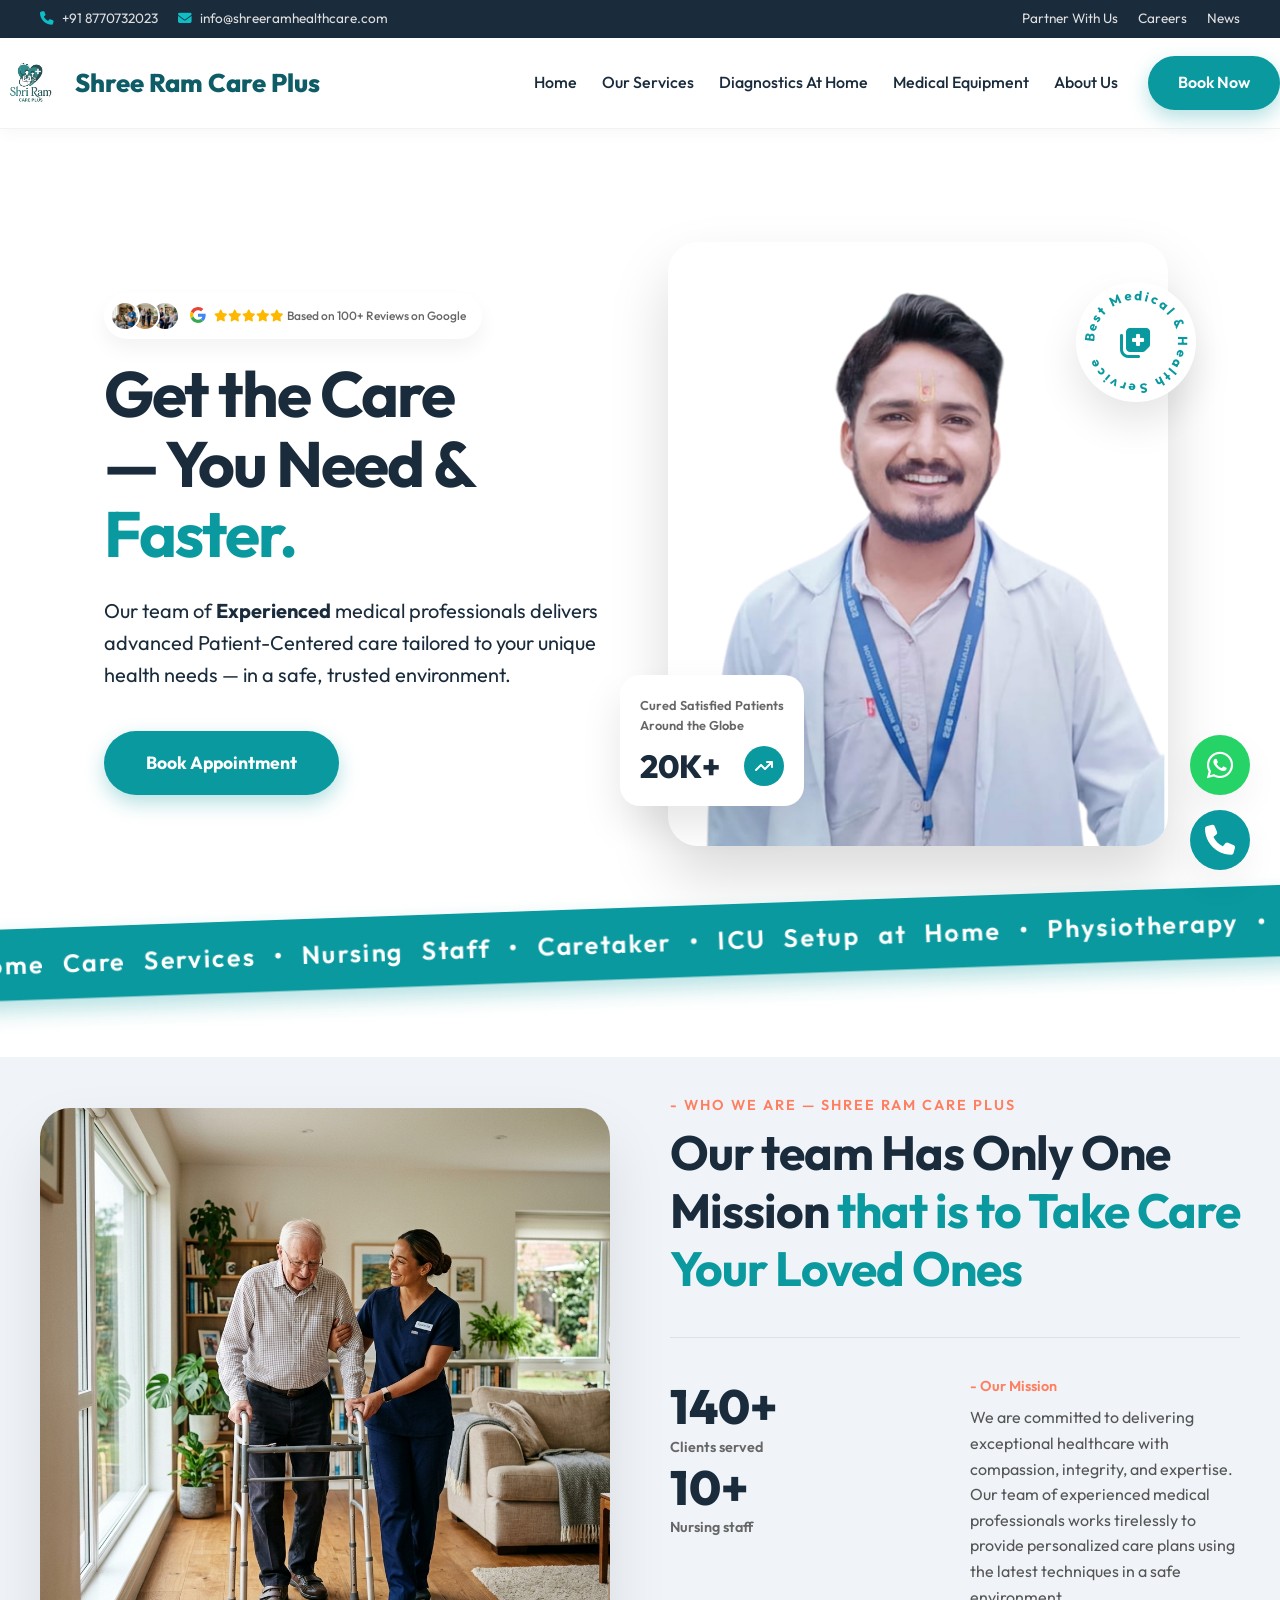
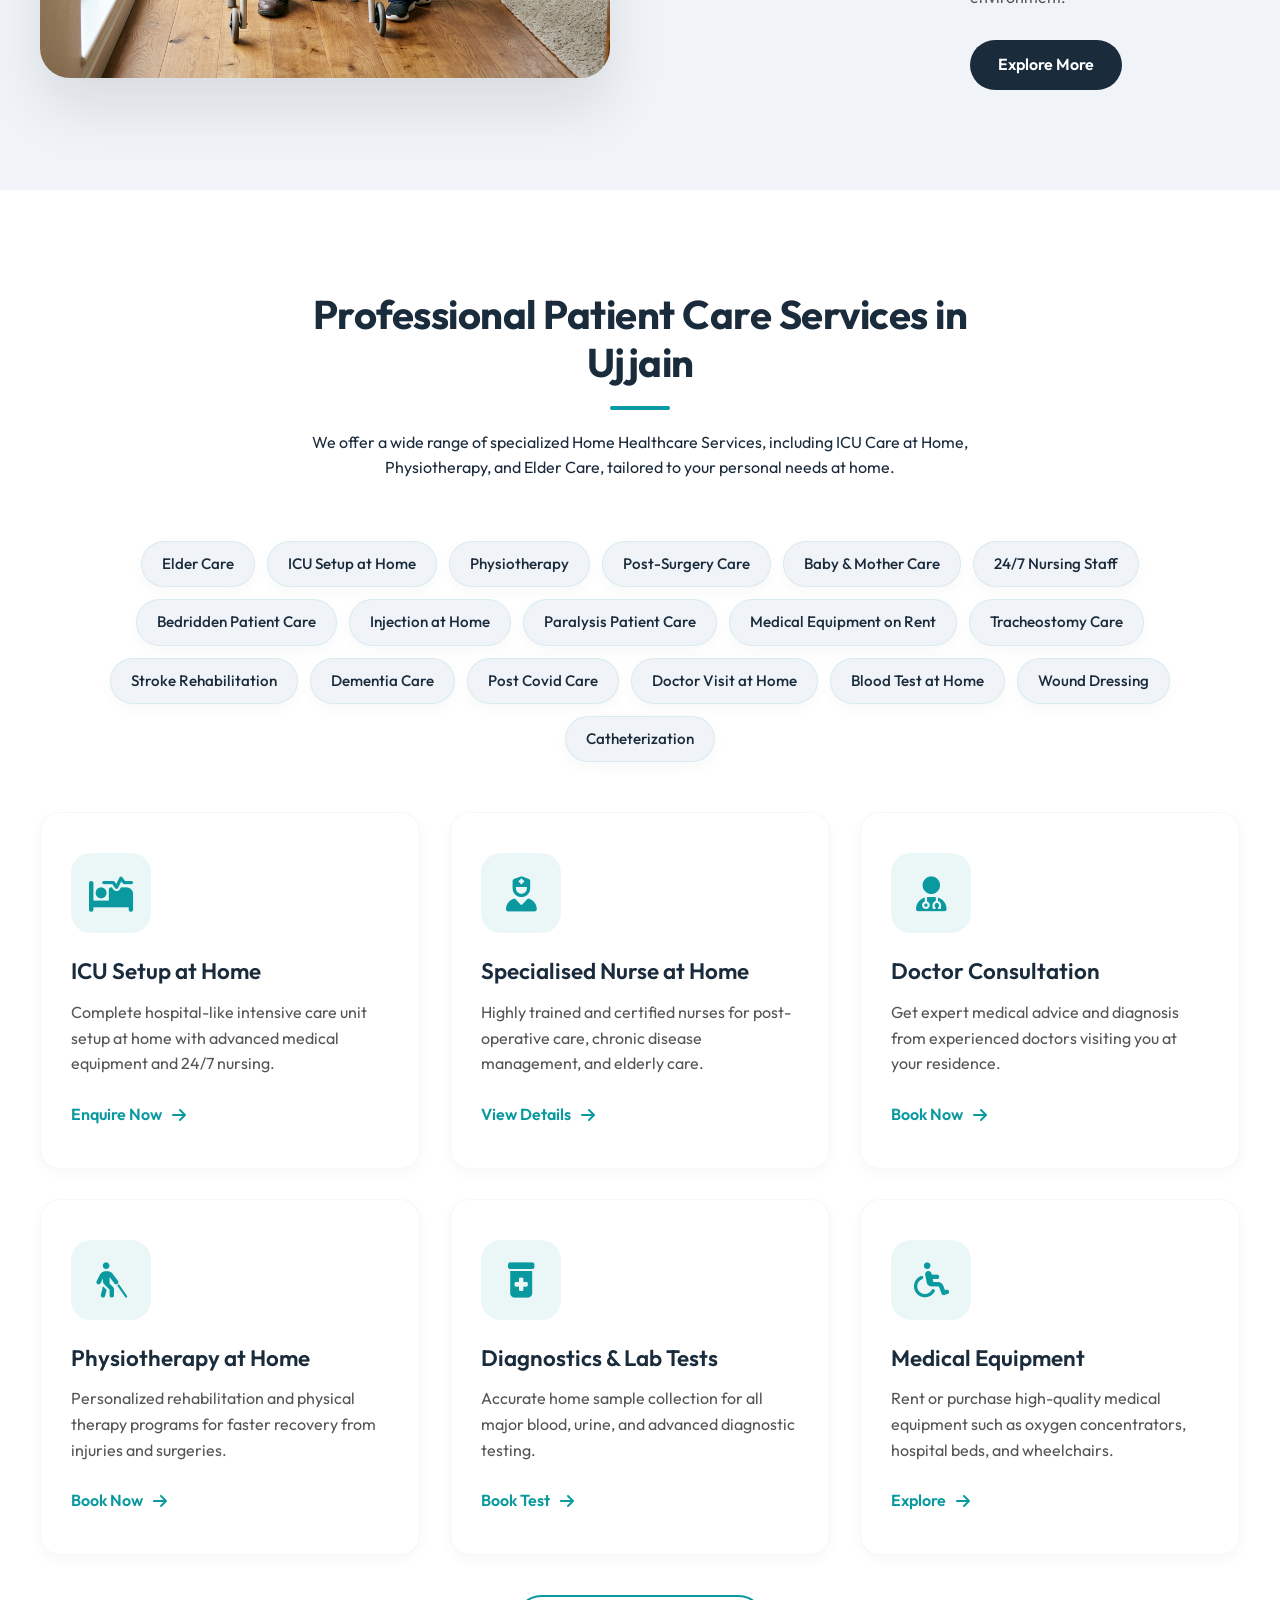
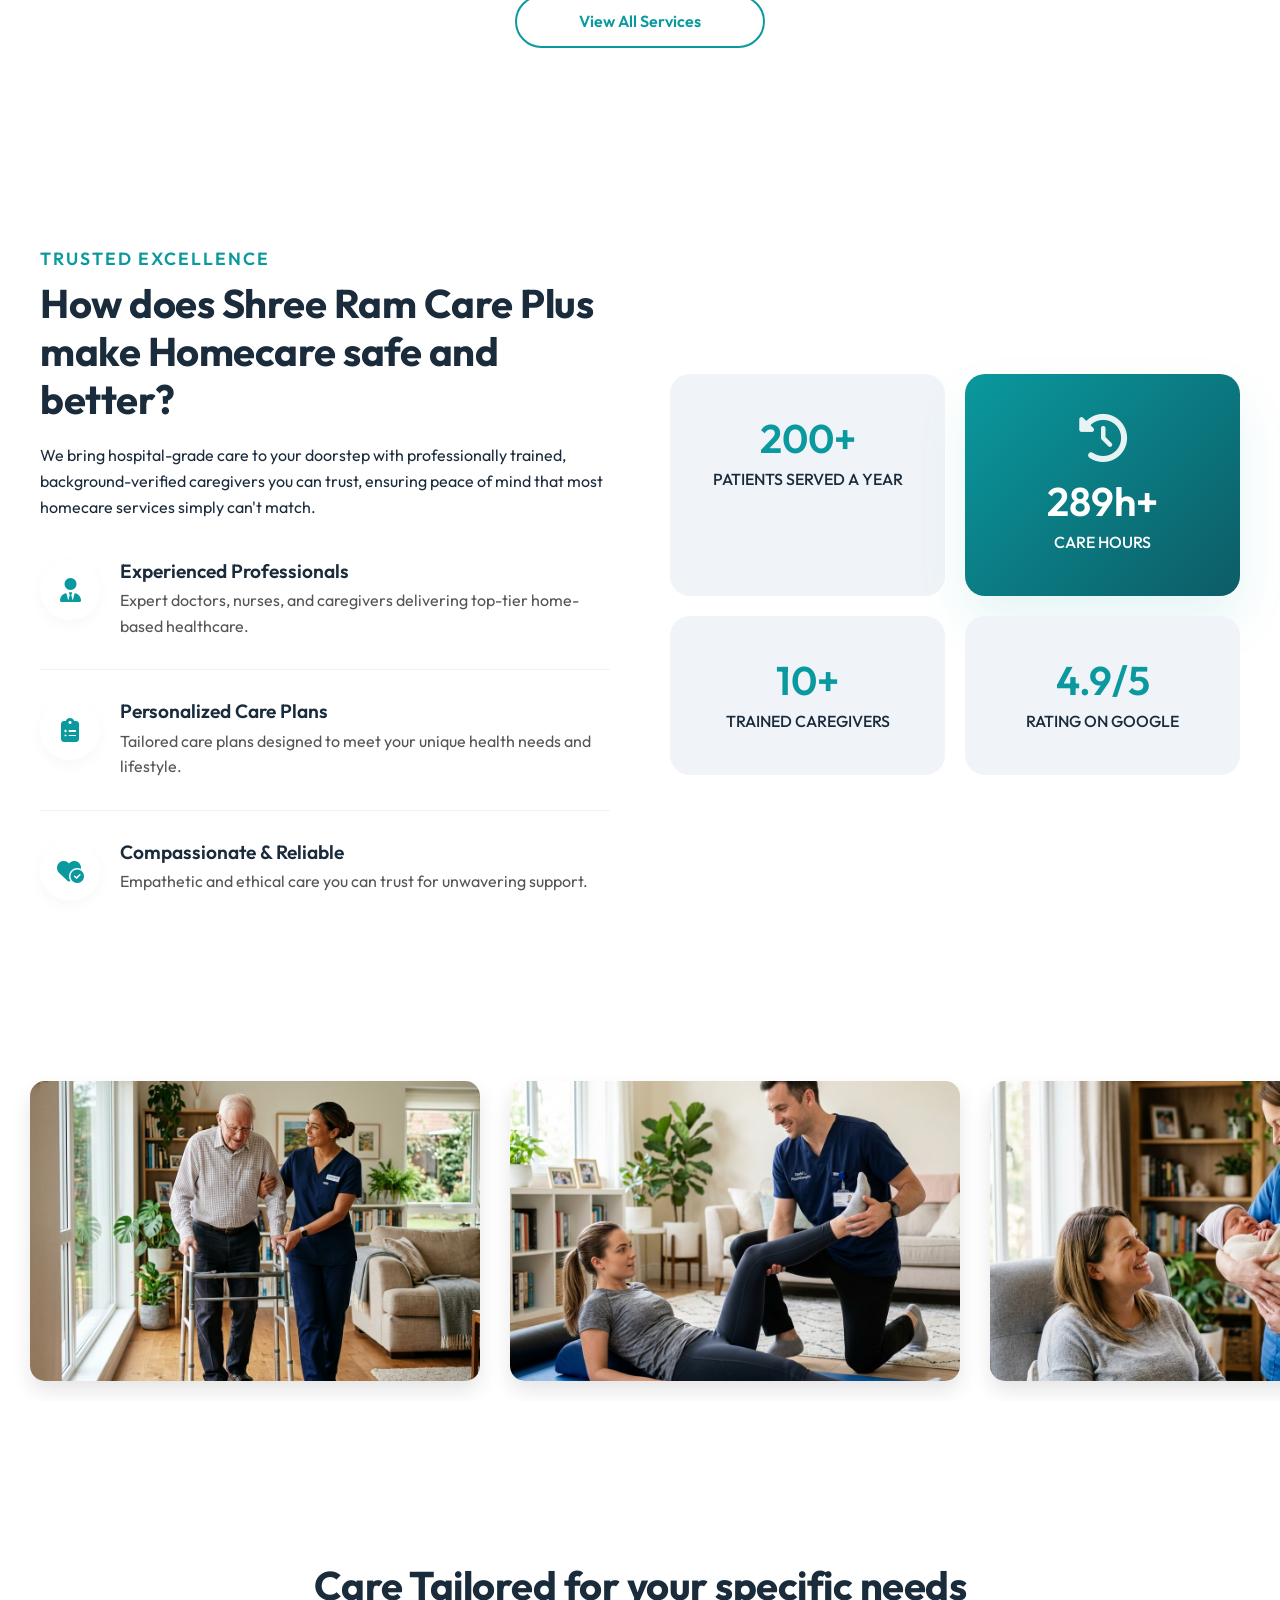
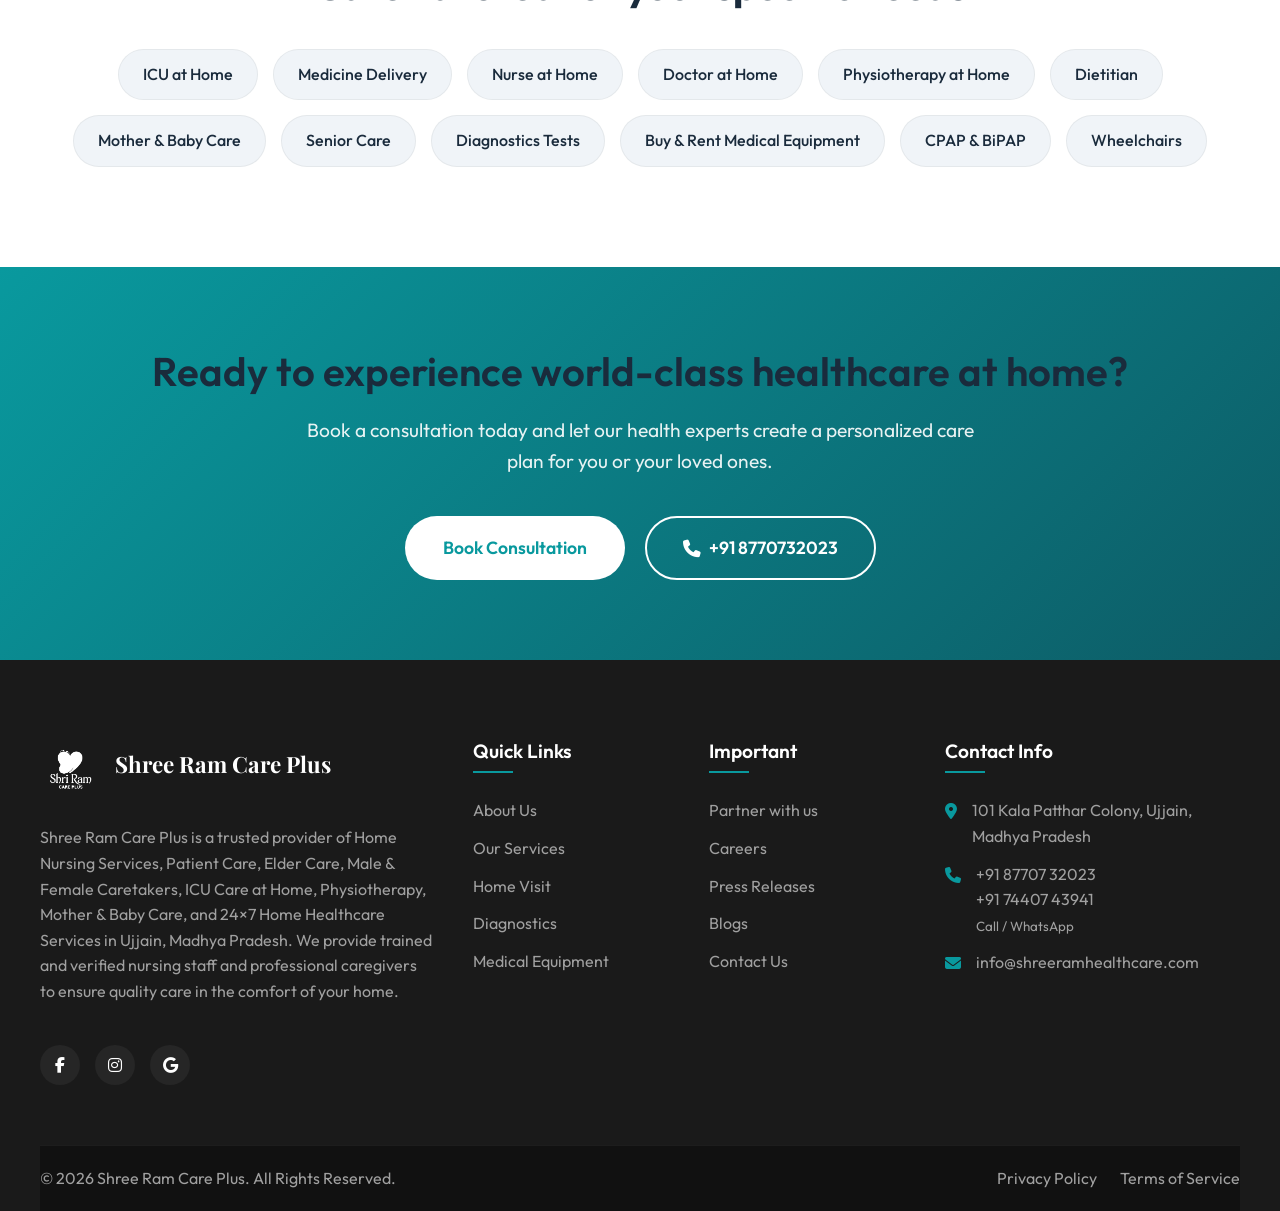
==== commit 9f25a1c6: "Update wavy banner with SEO keywords" ====
--- a/index.html
+++ b/index.html
@@ -147,8 +147,7 @@
     <!-- Wavy Banner Section -->
     <div class="wavy-banner">
         <div class="wavy-text">
-            Compassionate • Trusted • Experienced • Caring • Reliable • Skilled • Friend • Support • Compassionate •
-            Trusted • Experienced • Caring • Reliable • Skilled • Friend • Support •
+            Home Care Services • Nursing Staff • Caretaker • ICU Setup at Home • Physiotherapy • Elder Care • Patient Care • Mother & Baby Care • Medical Equipment • Home Care Services • Nursing Staff • Caretaker • ICU Setup at Home • Physiotherapy • Elder Care • Patient Care • Mother & Baby Care • Medical Equipment • 
         </div>
     </div>
 
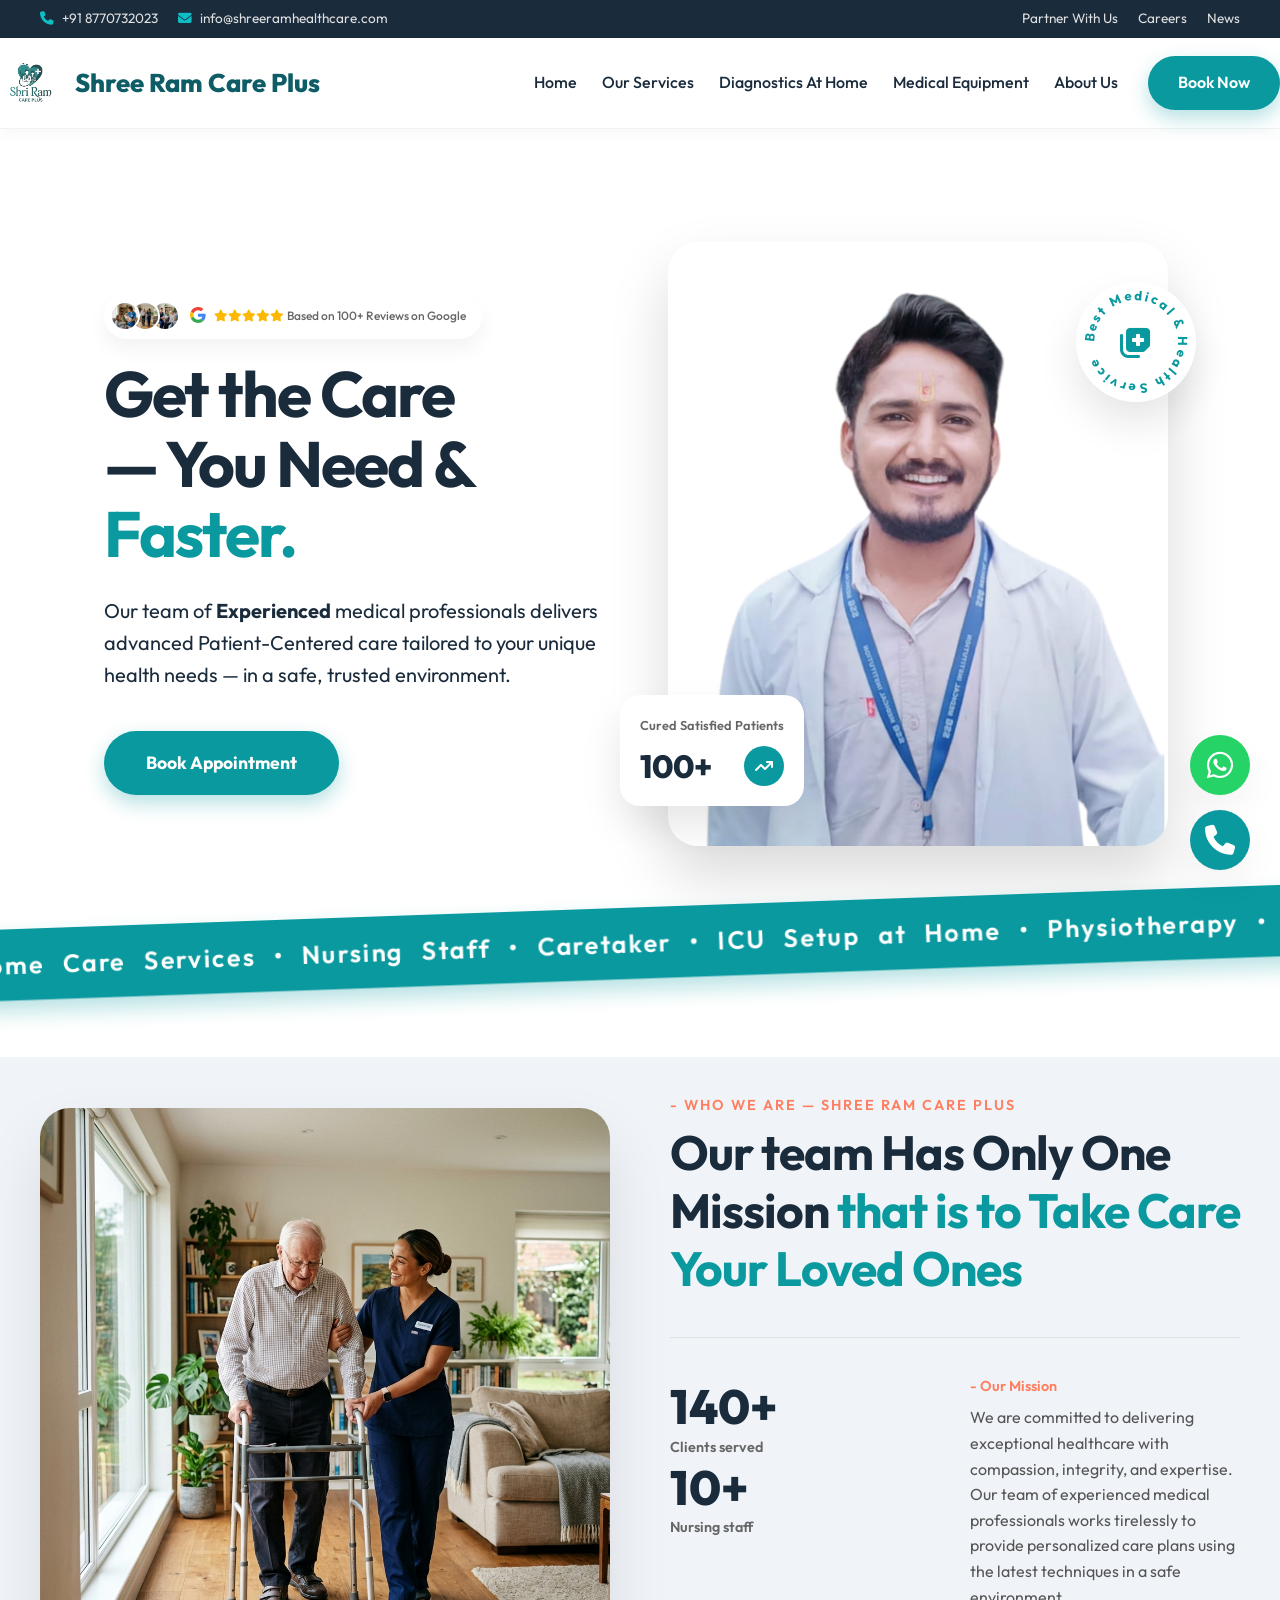
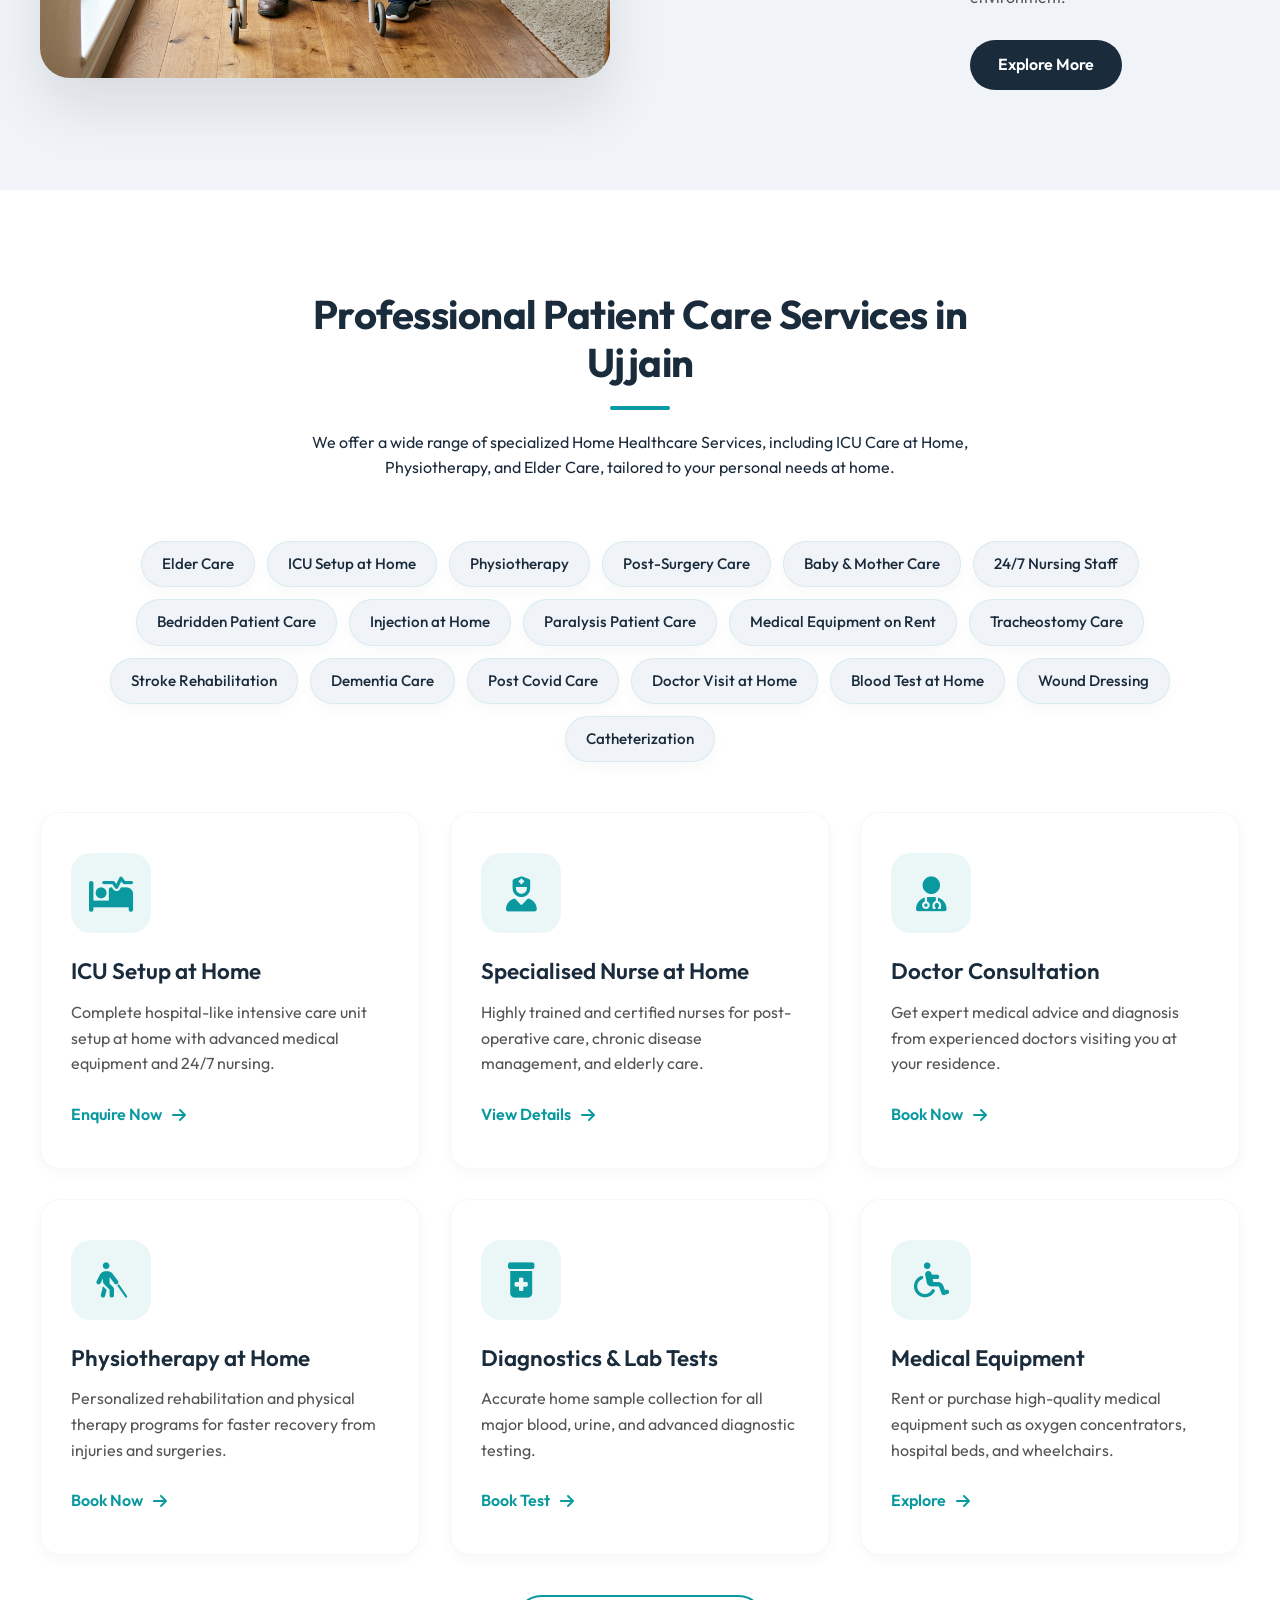
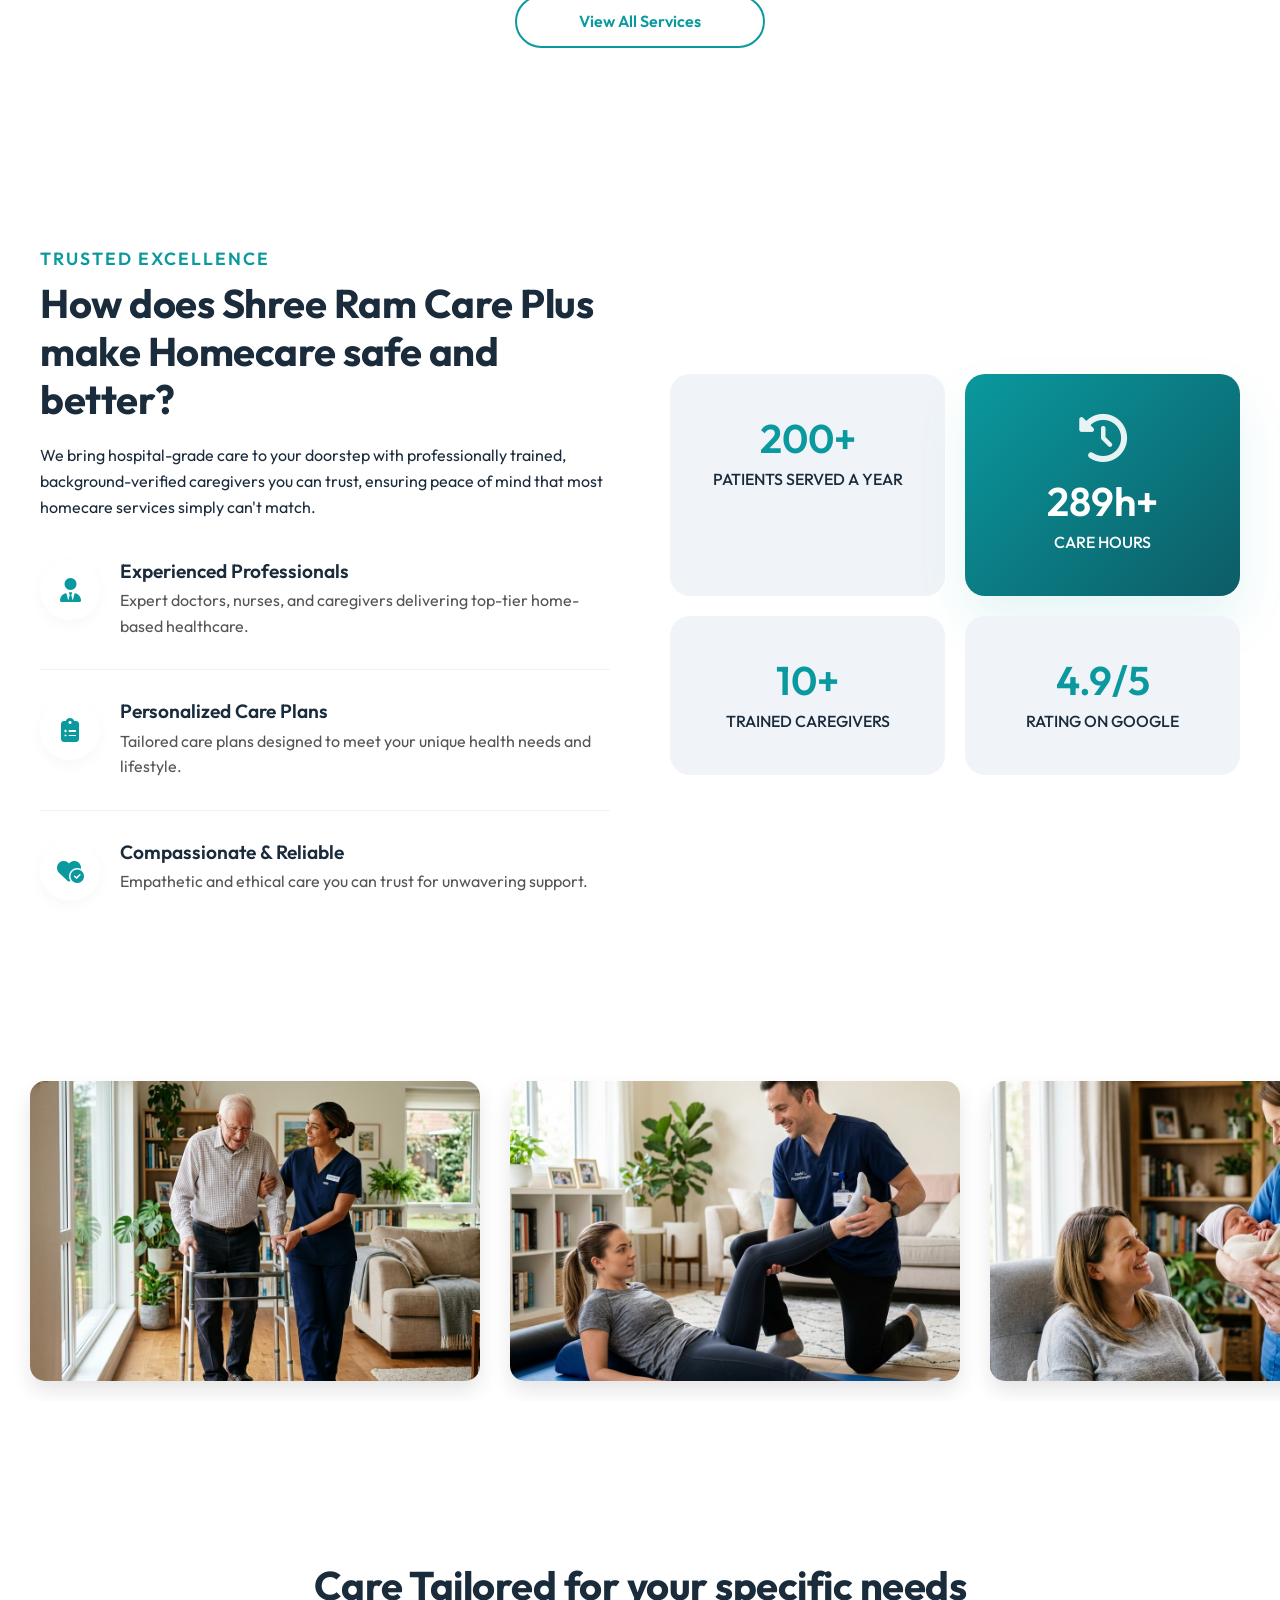
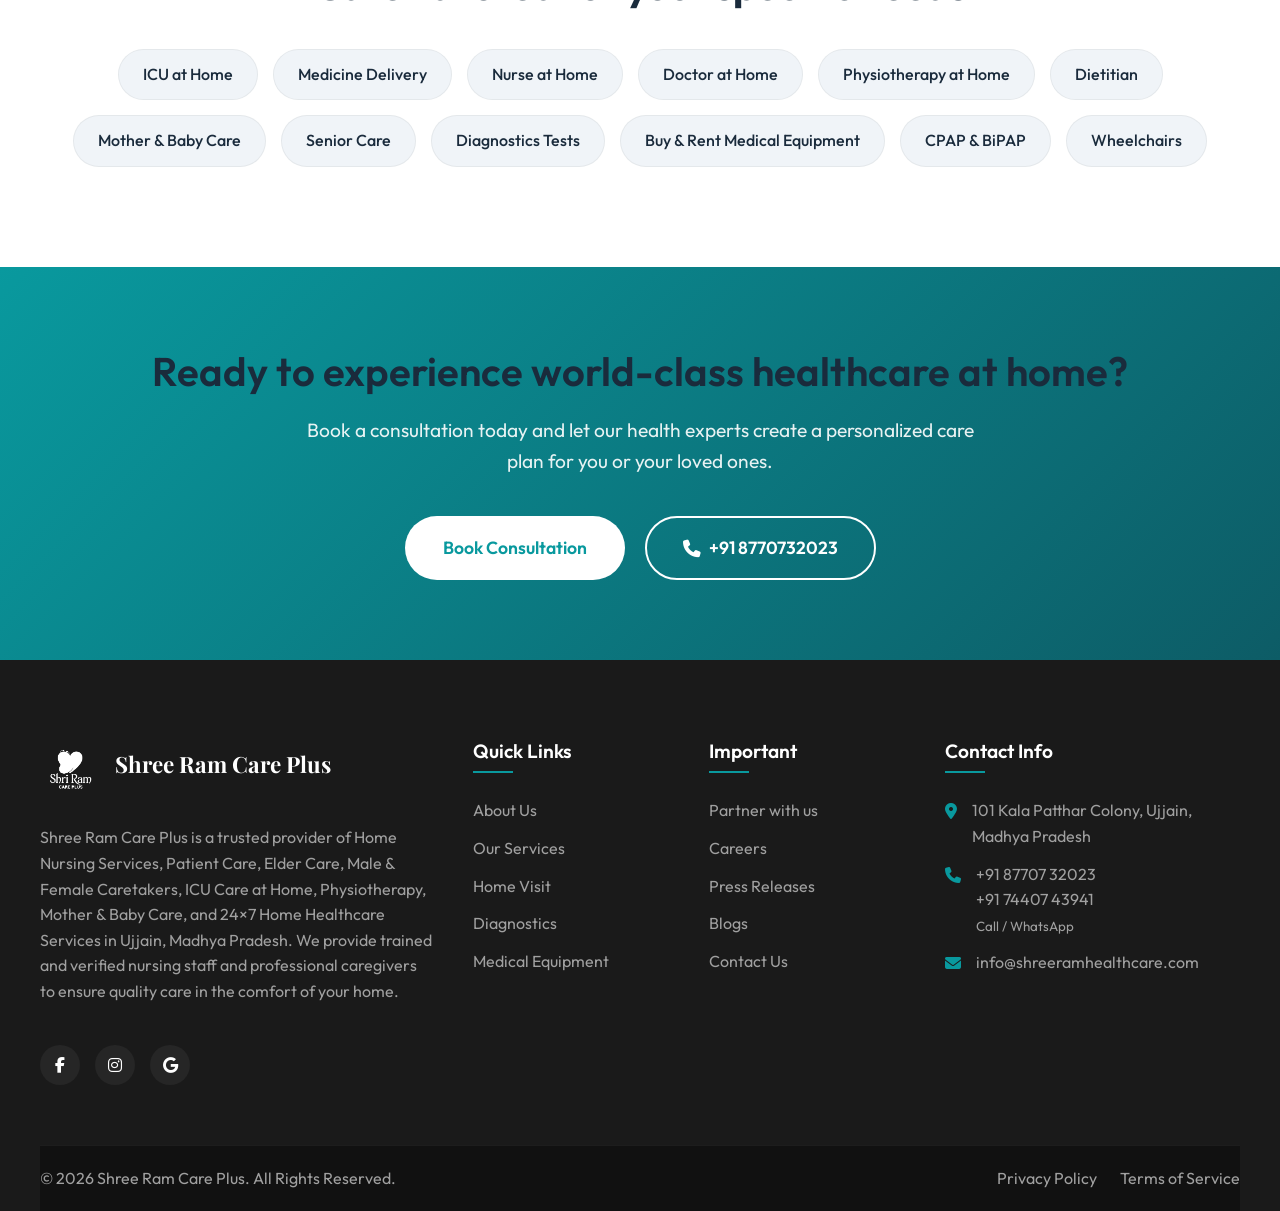
==== commit f1f05662: "Update hero badge text to 100+" ====
--- a/index.html
+++ b/index.html
@@ -117,9 +117,9 @@
                             <img src="images/prof-ajay-vaishnav.png" alt="Prof. Ajay Vaishnav" class="hero-main-img">
                             <!-- Floating Badge -->
                             <div class="floating-badge badge-left">
-                                <span class="badge-subtitle">Cured Satisfied Patients <br>Around the Globe</span>
+                                <span class="badge-subtitle">Cured Satisfied Patients</span>
                                 <div class="badge-content">
-                                    <h3>20K+</h3>
+                                    <h3>100+</h3>
                                     <div class="badge-icon"><i class="fa-solid fa-arrow-trend-up"></i></div>
                                 </div>
                             </div>
--- a/css/style.css
+++ b/css/style.css
@@ -532,7 +532,9 @@
     }
 
     .hero-image-col {
+        align-self: center;
         margin-top: 50px;
+        margin-bottom: 50px;
         width: 100%;
     }
 
@@ -1295,8 +1297,8 @@
     gap: 10px;
 }
 @media (max-width: 768px) {
-    .badge-left { left: 5px; bottom: 5px; padding: 10px; transform: scale(0.85); transform-origin: bottom left; }
-    .badge-right { top: -10px; right: 0; width: 60px; height: 60px; transform: scale(0.8); transform-origin: top right; }
+    .badge-left { left: -10px; bottom: -20px; padding: 10px; transform: scale(0.7); transform-origin: bottom left; }
+    .badge-right { top: -20px; right: -10px; width: 60px; height: 60px; transform: scale(0.7); transform-origin: top right; }
     .wavy-text { font-size: 1rem; }
 }
 .badge-subtitle {
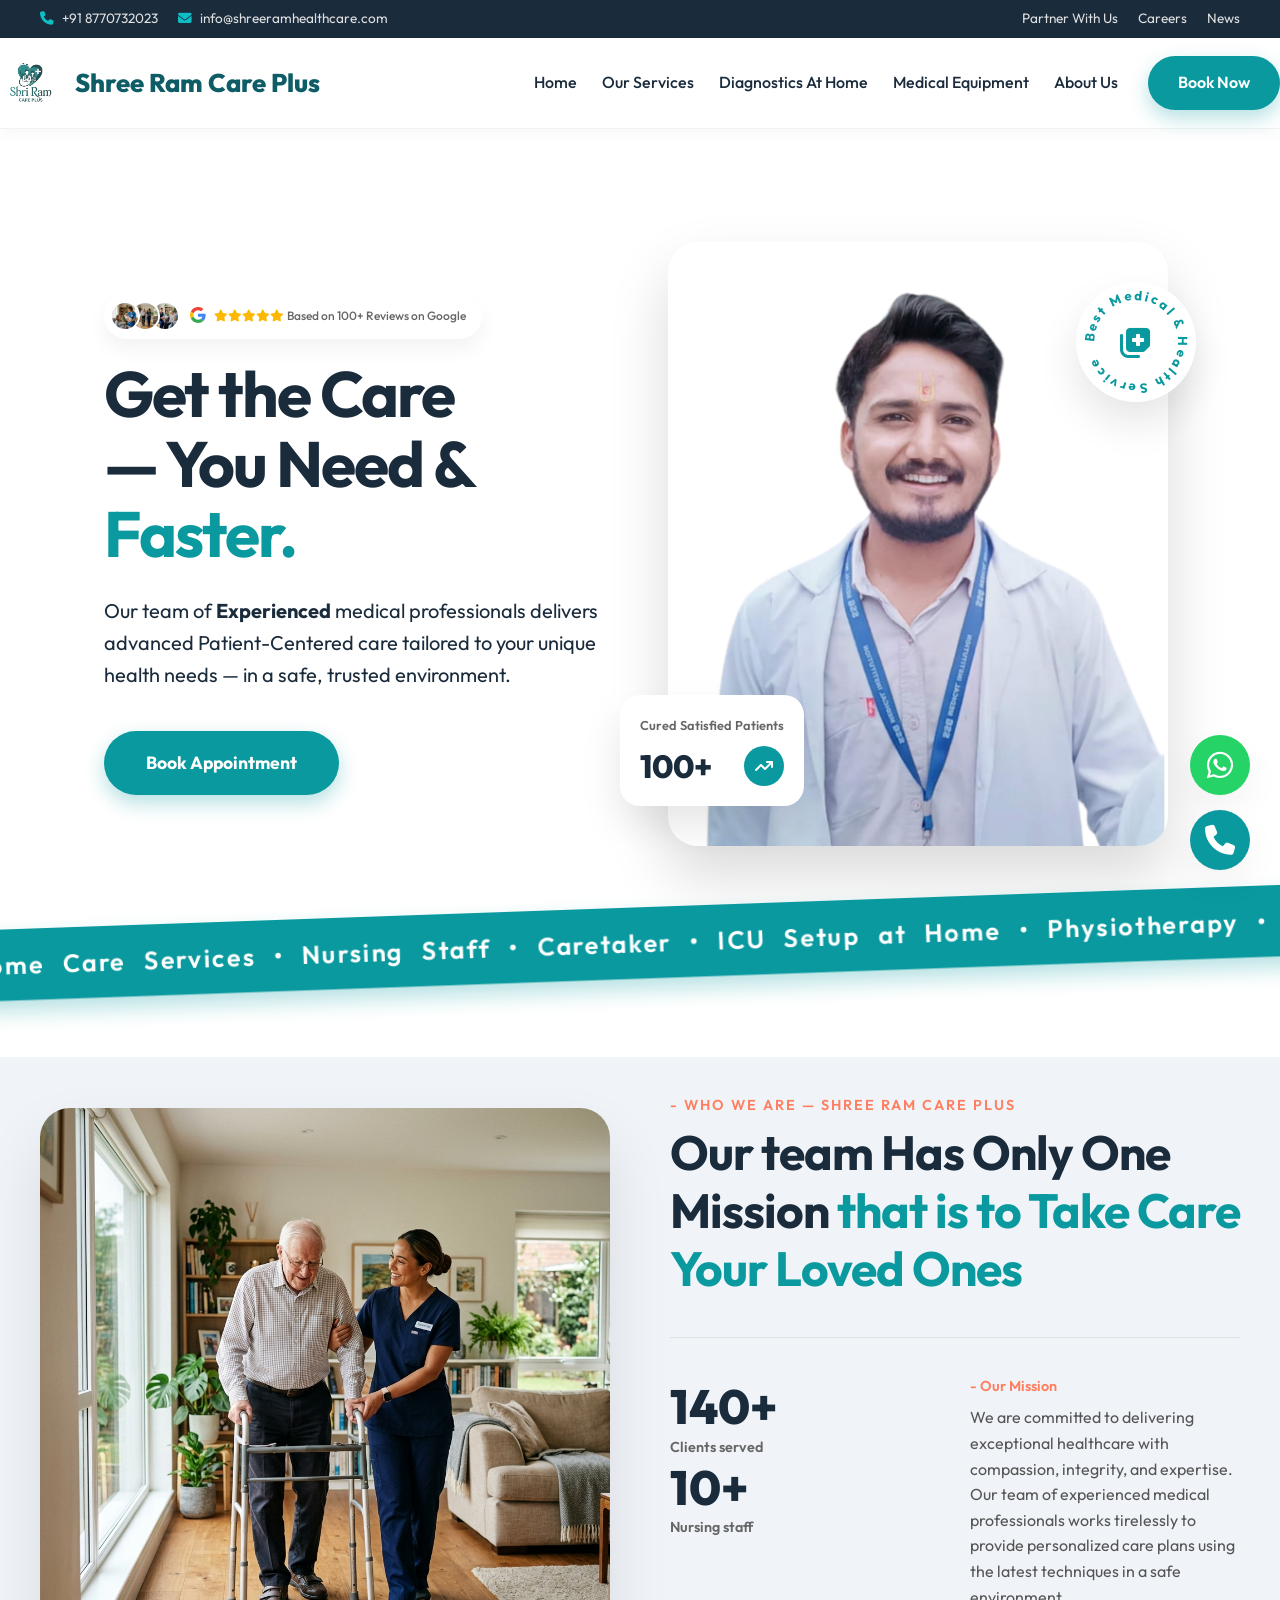
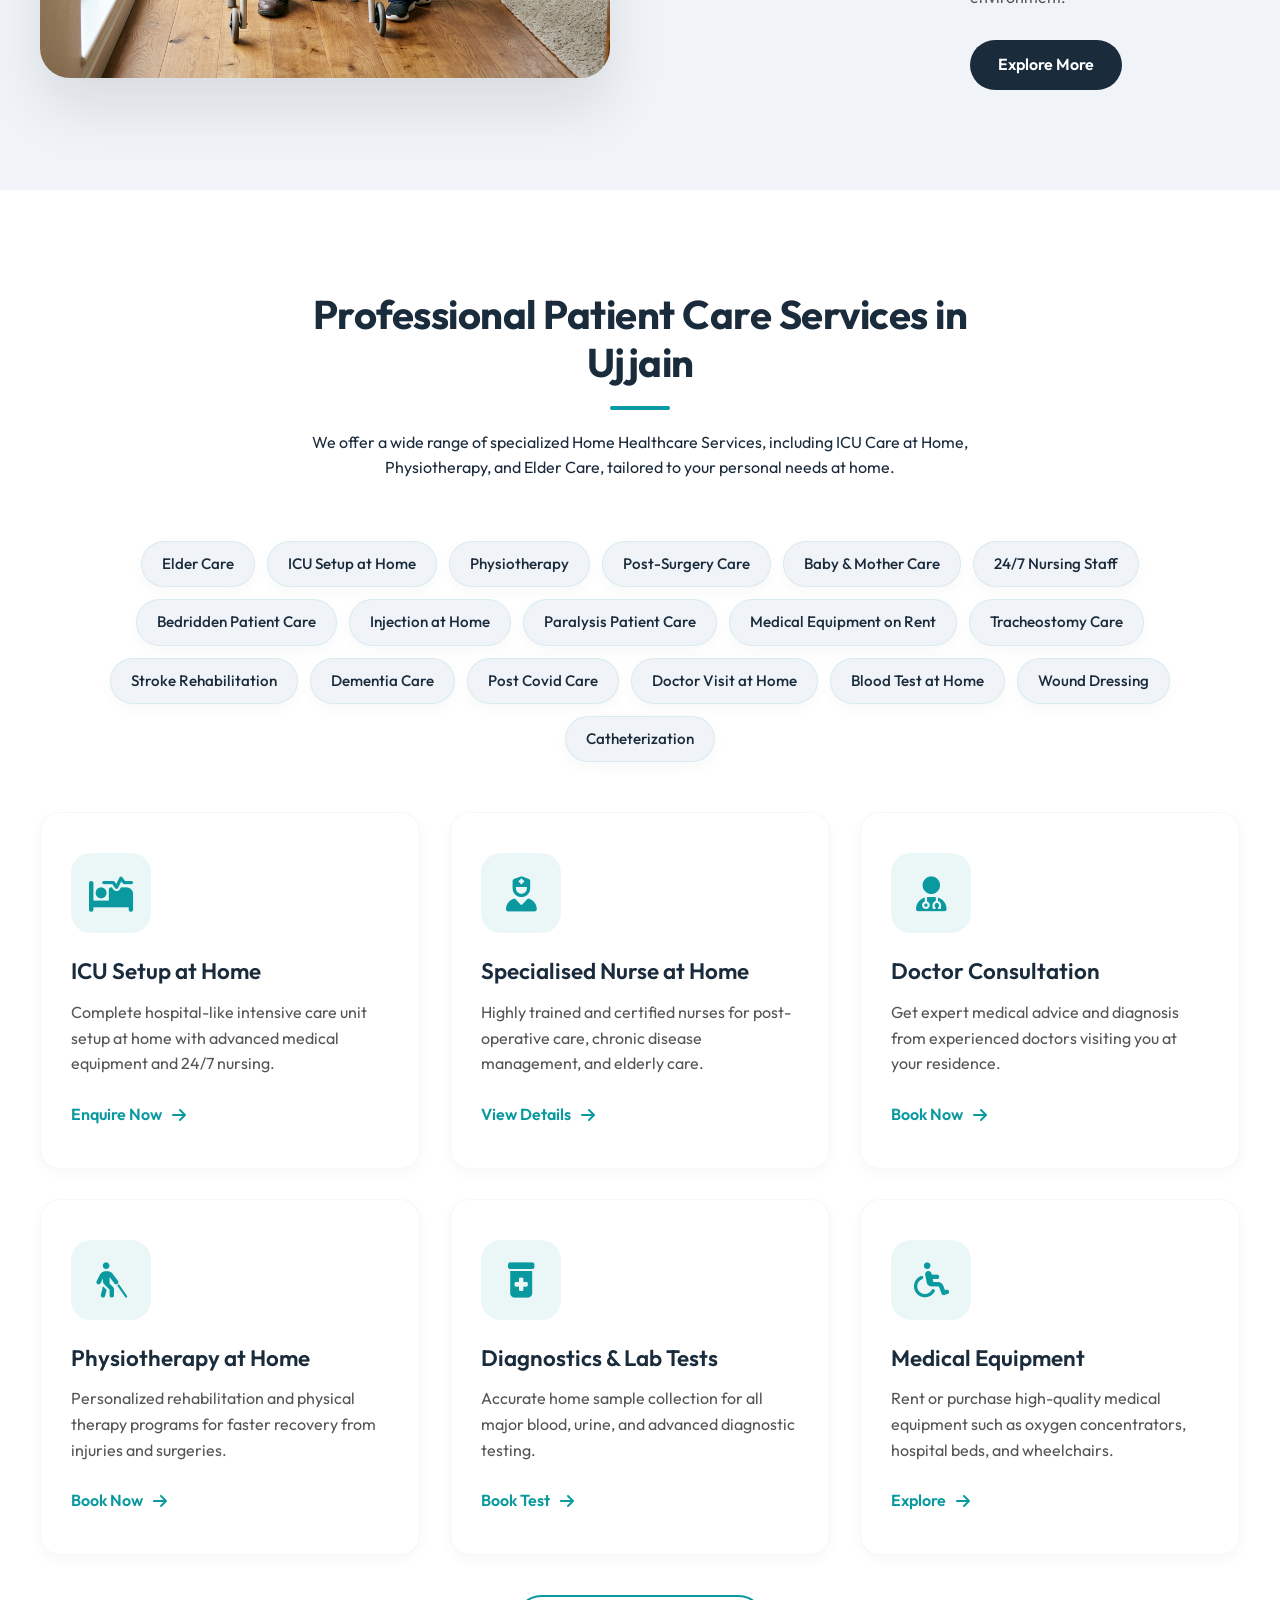
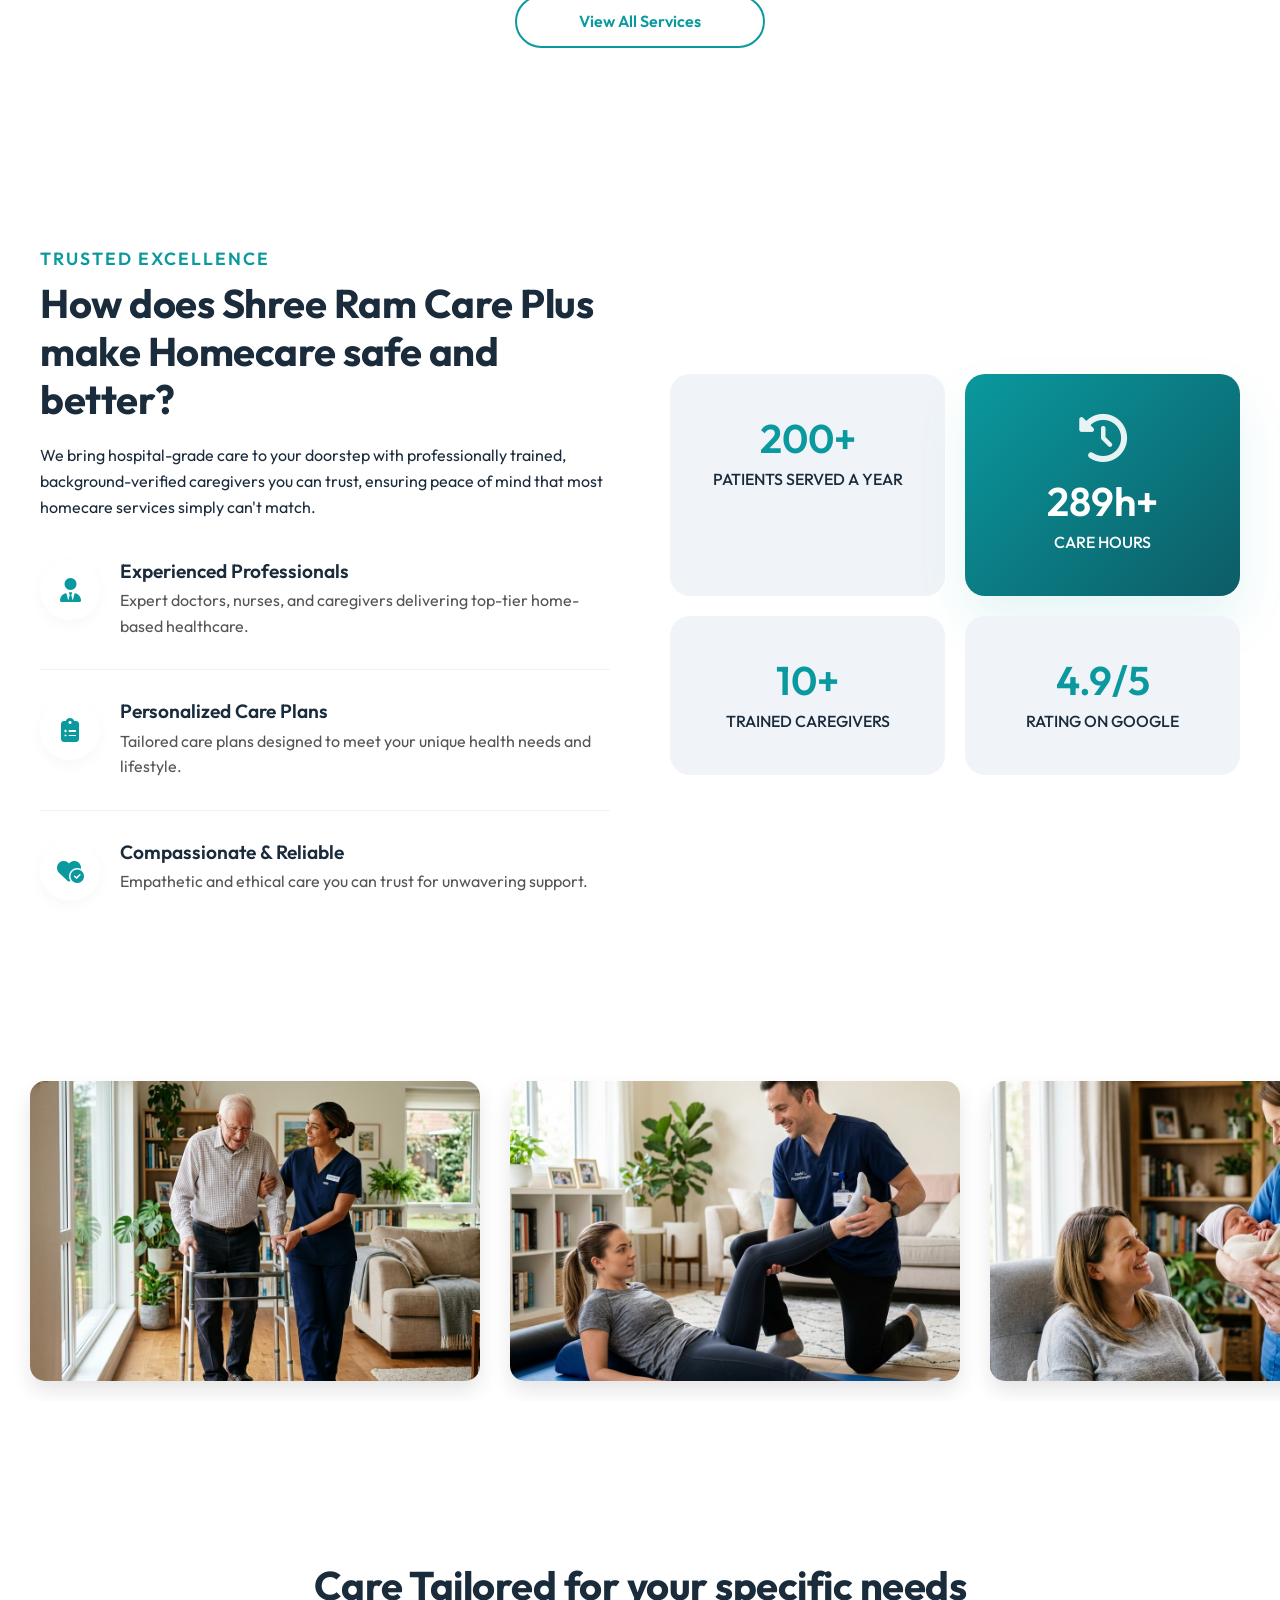
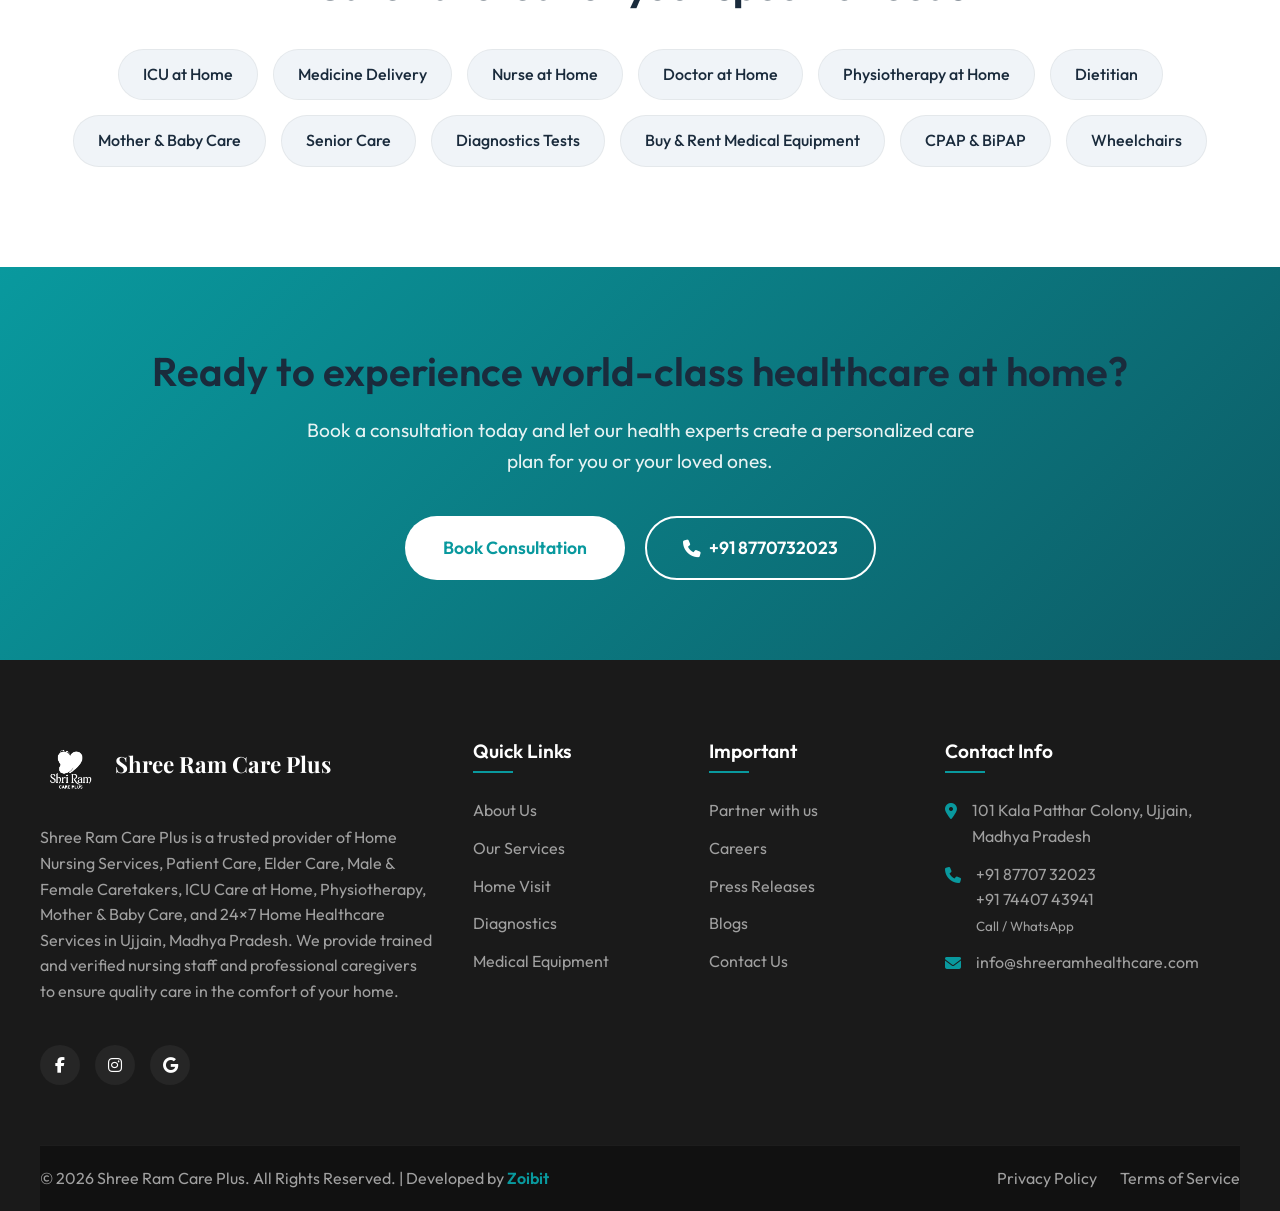
==== commit 2ce61ef5: "Add Developed by Zoibit footer credit across all pages" ====
--- a/index.html
+++ b/index.html
@@ -9,11 +9,12 @@
         content="Looking for professional home nursing services in Ujjain? Shree Ram Care Plus provides trained male & female caretakers, nursing staff, patient care, elder care, ICU care at home, physiotherapy, and 24×7 home healthcare services. Call 87707 32023 today.">
     <meta name="keywords"
         content="Home Nursing Services in Ujjain, Home Care Services in Ujjain, Patient Care Services in Ujjain, Nursing Staff at Home, Male Caretaker in Ujjain, Female Caretaker in Ujjain, 24×7 Home Care Services, Elder Care at Home, Senior Citizen Care, ICU Care at Home, Home Healthcare Services, Bedridden Patient Care, Physiotherapy at Home, Mother & Baby Care, Injection & Dressing at Home, Night Care Services, Home Nursing Agency, Trained Nursing Staff, Verified Caretakers, Medical Attendant at Home, Home Patient Care, Professional Nursing Staff, Emergency Home Care, Post Surgery Care at Home, Home Medical Assistance, Best Home Care in Ujjain, Top Nursing Agency Ujjain, Home Care for Seniors Ujjain, Baby Care Staff Ujjain, Japa Maid Ujjain, Newborn Baby Care at Home, Caretaker for Patient at Home, Attendant for Hospital Ujjain, ICU Setup at Home Ujjain, Medical Equipment on Rent Ujjain, Oxygen Cylinder on Rent Ujjain, Wheelchair on Rent Ujjain, Hospital Bed on Rent Ujjain, Physiotherapist in Ujjain, Stroke Rehabilitation at Home, Paralysis Patient Care Ujjain, Dementia Care at Home, Alzheimer's Care at Home, Parkinson's Care Ujjain, Post Covid Care at Home, Palliative Care at Home Ujjain, Hospice Care Ujjain, Wound Care Dressing Ujjain, IV Drip at Home Ujjain, Catheterization at Home Ujjain, Ryles Tube Insertion at Home, Tracheostomy Care at Home, BIPAP Machine Rent Ujjain, CPAP Machine Rent Ujjain, Cardiac Monitor on Rent, Suction Machine Rent Ujjain, Air Mattress for Bed Sores, DVT Pump on Rent, Syringe Pump on Rent, Nursing Bureau in Ujjain, Home Care Takers Ujjain, Reliable Maid Services Ujjain, House Maid for Patient Ujjain, Full Time Nurse Ujjain, Part Time Nurse Ujjain, 12 Hours Duty Nurse Ujjain, 24 Hours Duty Nurse Ujjain, Day Shift Caretaker Ujjain, Night Shift Caretaker Ujjain, Wardboy Services Ujjain, Aya Bai in Ujjain, Nanny Services Ujjain, Postnatal Care Ujjain, Pregnancy Care at Home, Orthopedic Rehab at Home, Neuro Rehab at Home, Sports Injury Rehab Ujjain, Pain Management Physiotherapy, Joint Replacement Rehab, Doctor Visit at Home Ujjain, Physician at Home Ujjain, Blood Test at Home Ujjain, Lab Test Home Collection, X-Ray at Home Ujjain, ECG at Home Ujjain, Medical Care Ujjain, Affordable Home Care Ujjain, Trusted Nursing Staff Ujjain, Certified Caregivers Ujjain, Home Health Aide Ujjain, Private Duty Nursing Ujjain, Companionship for Seniors, Respite Care Ujjain, Chronic Care Management, Diabetes Care at Home, Hypertension Care Ujjain, Cardiac Care at Home, Respiratory Care at Home, Oncology Care at Home, Cancer Patient Care Ujjain, Special Needs Care at Home, Autism Care at Home, Bed Sore Management, Colostomy Care at Home, Suture Removal at Home, Nebulization at Home, Enema at Home Ujjain, Urine Bag Change at Home, Professional Attendants, Best Caretaker Agency, Verified Aya Center Ujjain, Male Nurse in Ujjain, Female Nurse in Ujjain, GNM Nurse in Ujjain, BSc Nursing Staff Ujjain, ANM Nurse in Ujjain, Experienced Nursing Staff, Patient Care Taker Ujjain, Care Giver Agency Ujjain, Elder Care Taker Ujjain, Old Age Care Ujjain, Home Care Packages Ujjain, Medical Attendant Services, Home Nursing Solutions, Shri Ram Care Plus Ujjain, Shree Ram Care Plus, Shree Ram Home Care Services, Premium Home Care Ujjain, Best Healthcare Provider Ujjain, Health Services at Home, Ujjain Home Care, Ujjain Nursing Staff, Ujjain Caretakers, Patient Attendant Ujjain, Patient Caregiver Ujjain, Caretaker in Ujjain">
-    <link rel="apple-touch-icon" sizes="180x180" href="favicon/apple-touch-icon.png">
-    <link rel="icon" type="image/png" sizes="32x32" href="favicon/favicon-32x32.png">
-    <link rel="icon" type="image/png" sizes="16x16" href="favicon/favicon-16x16.png">
-    <link rel="manifest" href="favicon/site.webmanifest">
-    <link rel="shortcut icon" href="favicon/favicon.ico">
+    <link rel="icon" type="image/png" href="favicon/favicon-96x96.png" sizes="96x96" />
+    <link rel="icon" type="image/svg+xml" href="favicon/favicon.svg" />
+    <link rel="shortcut icon" href="favicon/favicon.ico" />
+    <link rel="apple-touch-icon" sizes="180x180" href="favicon/apple-touch-icon.png" />
+    <meta name="apple-mobile-web-app-title" content="Shree Ram Care Plus" />
+    <link rel="manifest" href="favicon/site.webmanifest" />
     <!-- Use Google Fonts -->
     <link rel="preconnect" href="https://fonts.googleapis.com">
     <link rel="preconnect" href="https://fonts.gstatic.com" crossorigin>
@@ -470,7 +471,7 @@
             </div>
 
             <div class="footer-bottom">
-                <p>&copy; 2026 Shree Ram Care Plus. All Rights Reserved.</p>
+                <p>&copy; 2026 Shree Ram Care Plus. All Rights Reserved. | Developed by <a href="https://www.zoibit.com" target="_blank" rel="noopener" style="color: var(--primary); font-weight: 600;">Zoibit</a></p>
                 <div class="footer-legal">
                     <a href="#">Privacy Policy</a>
                     <a href="#">Terms of Service</a>
--- a/css/style.css
+++ b/css/style.css
@@ -496,6 +496,7 @@
     .hero {
         height: auto;
         min-height: auto;
+        max-height: none;
         padding-bottom: 0px;
     }
 
@@ -1423,7 +1424,10 @@
     
     .float-btn {
         width: 50%;
-        height: 70px;
+        height: auto;
+        min-height: 70px;
+        padding: 10px 0;
+        padding-bottom: calc(10px + env(safe-area-inset-bottom));
         border-radius: 0;
         flex-direction: column;
         box-shadow: none;
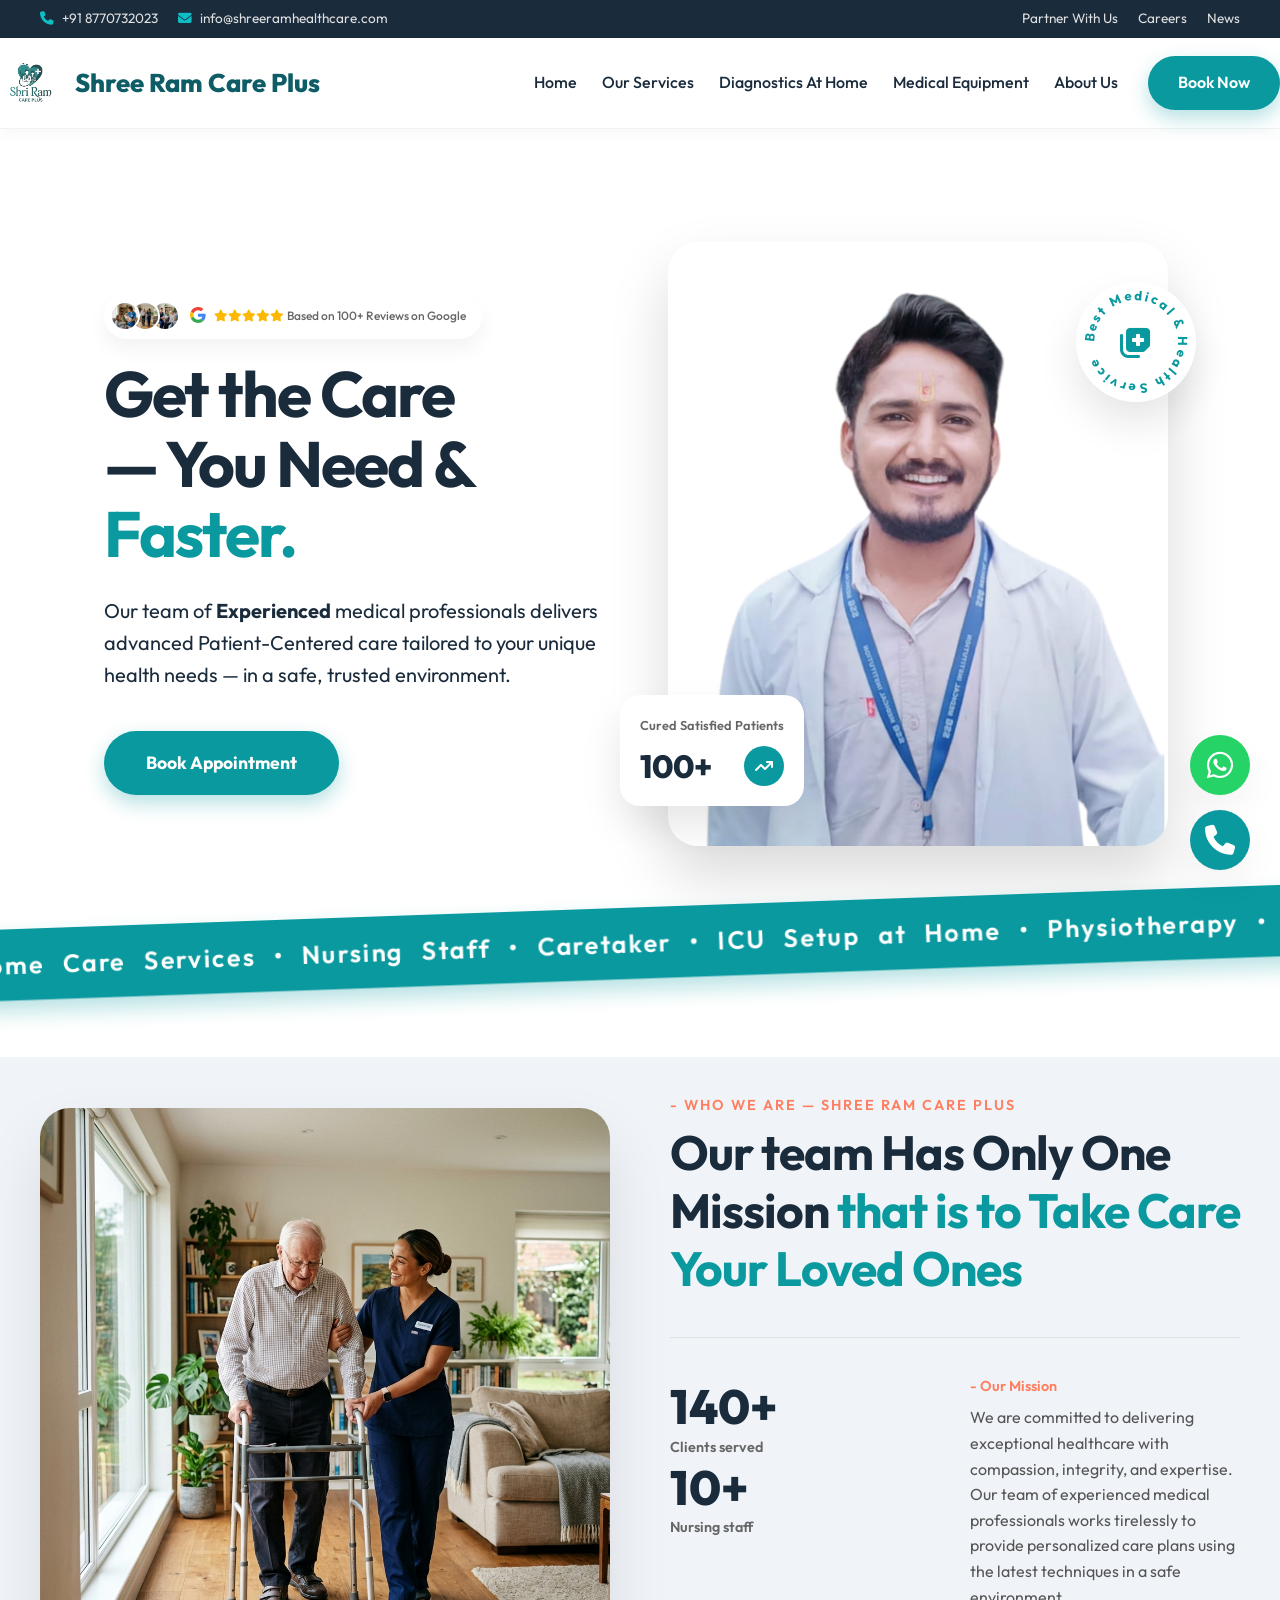
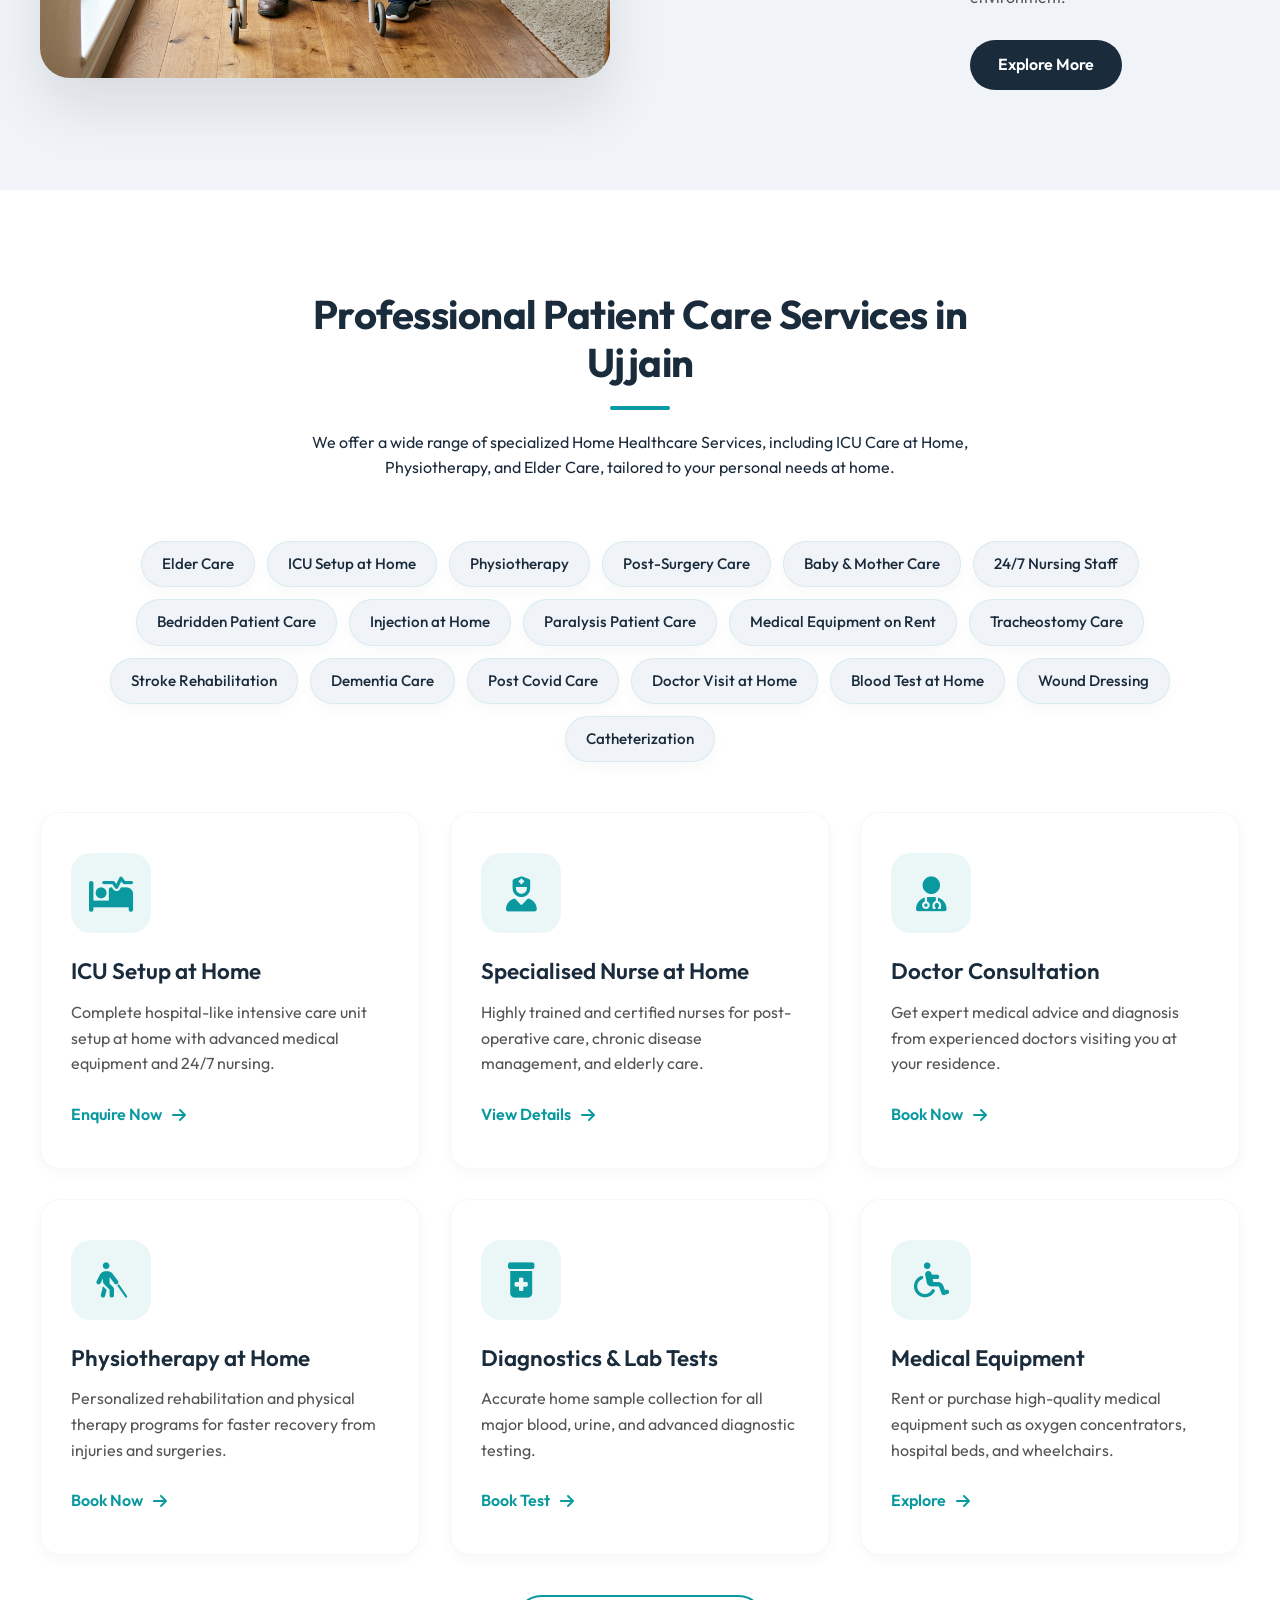
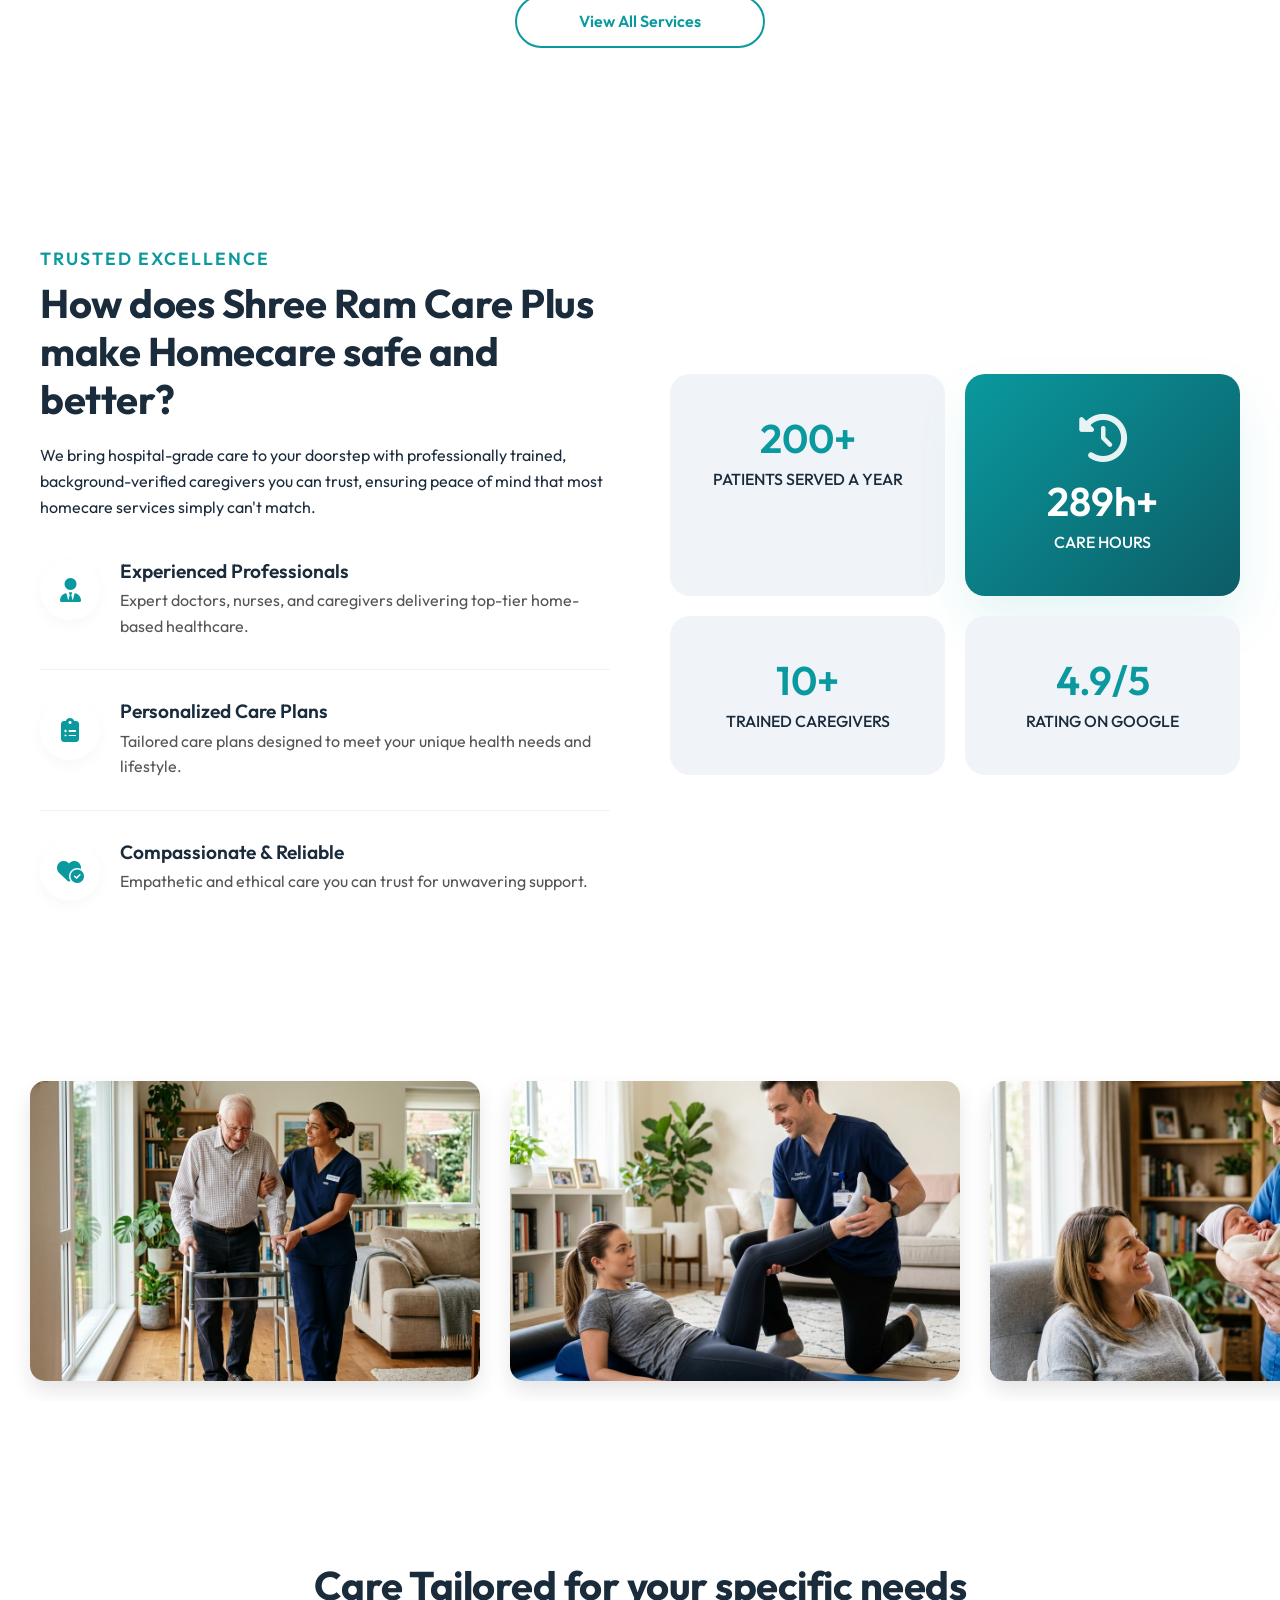
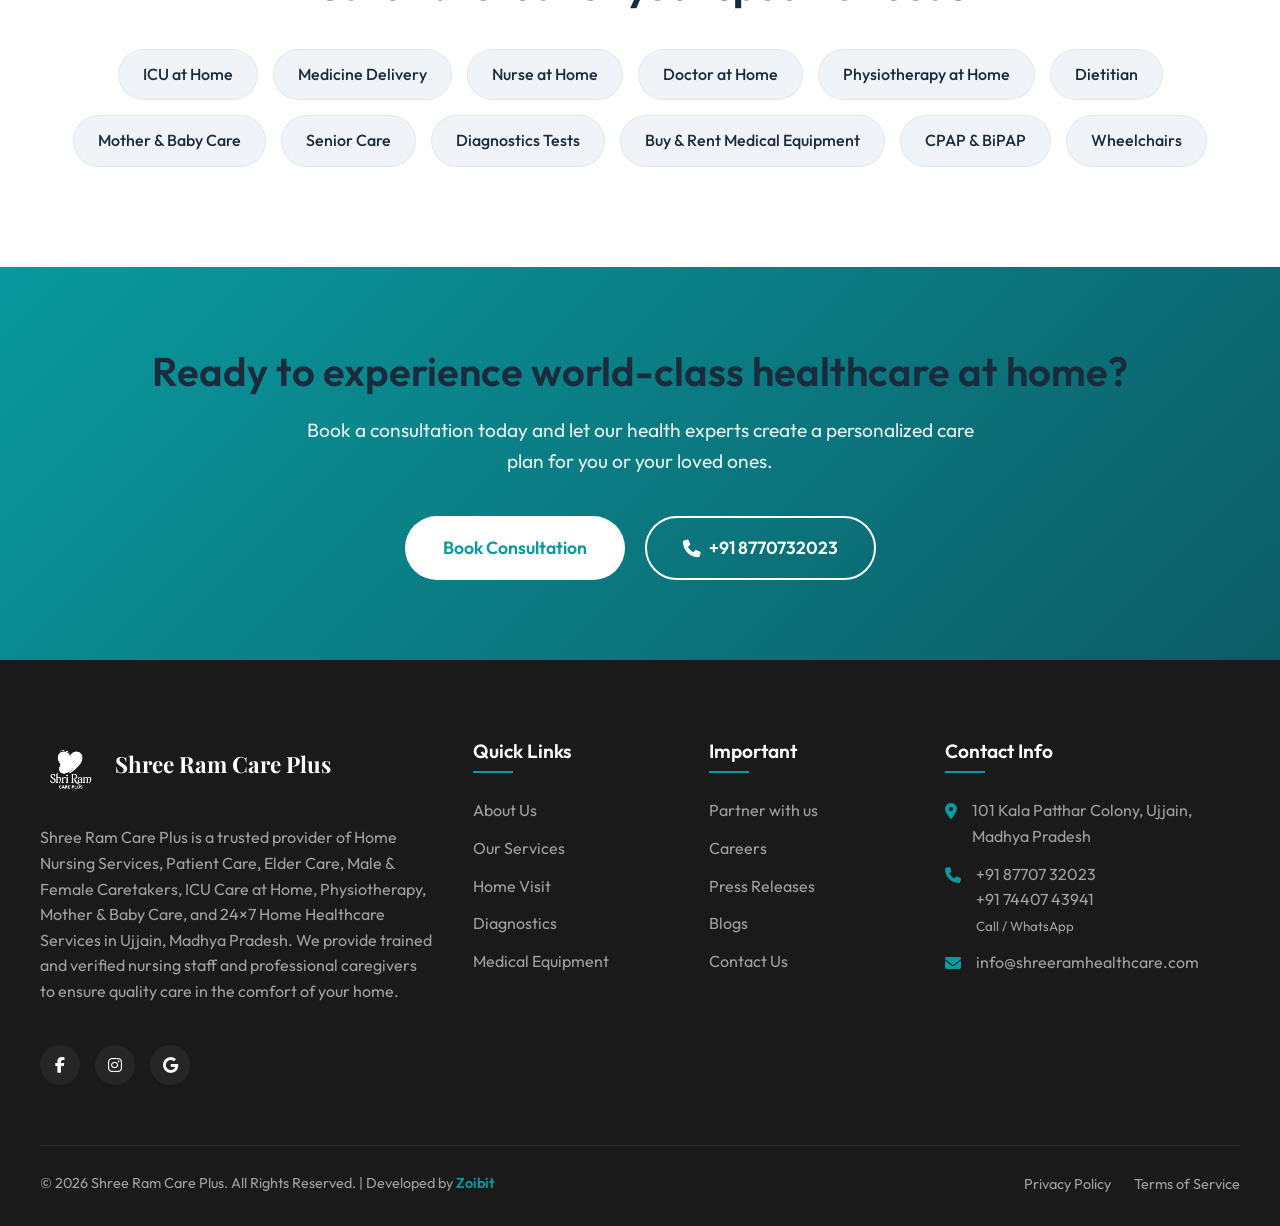
==== commit af9d0cc9: "Add root favicon fallback and cache busting version" ====
--- a/index.html
+++ b/index.html
@@ -9,12 +9,12 @@
         content="Looking for professional home nursing services in Ujjain? Shree Ram Care Plus provides trained male & female caretakers, nursing staff, patient care, elder care, ICU care at home, physiotherapy, and 24×7 home healthcare services. Call 87707 32023 today.">
     <meta name="keywords"
         content="Home Nursing Services in Ujjain, Home Care Services in Ujjain, Patient Care Services in Ujjain, Nursing Staff at Home, Male Caretaker in Ujjain, Female Caretaker in Ujjain, 24×7 Home Care Services, Elder Care at Home, Senior Citizen Care, ICU Care at Home, Home Healthcare Services, Bedridden Patient Care, Physiotherapy at Home, Mother & Baby Care, Injection & Dressing at Home, Night Care Services, Home Nursing Agency, Trained Nursing Staff, Verified Caretakers, Medical Attendant at Home, Home Patient Care, Professional Nursing Staff, Emergency Home Care, Post Surgery Care at Home, Home Medical Assistance, Best Home Care in Ujjain, Top Nursing Agency Ujjain, Home Care for Seniors Ujjain, Baby Care Staff Ujjain, Japa Maid Ujjain, Newborn Baby Care at Home, Caretaker for Patient at Home, Attendant for Hospital Ujjain, ICU Setup at Home Ujjain, Medical Equipment on Rent Ujjain, Oxygen Cylinder on Rent Ujjain, Wheelchair on Rent Ujjain, Hospital Bed on Rent Ujjain, Physiotherapist in Ujjain, Stroke Rehabilitation at Home, Paralysis Patient Care Ujjain, Dementia Care at Home, Alzheimer's Care at Home, Parkinson's Care Ujjain, Post Covid Care at Home, Palliative Care at Home Ujjain, Hospice Care Ujjain, Wound Care Dressing Ujjain, IV Drip at Home Ujjain, Catheterization at Home Ujjain, Ryles Tube Insertion at Home, Tracheostomy Care at Home, BIPAP Machine Rent Ujjain, CPAP Machine Rent Ujjain, Cardiac Monitor on Rent, Suction Machine Rent Ujjain, Air Mattress for Bed Sores, DVT Pump on Rent, Syringe Pump on Rent, Nursing Bureau in Ujjain, Home Care Takers Ujjain, Reliable Maid Services Ujjain, House Maid for Patient Ujjain, Full Time Nurse Ujjain, Part Time Nurse Ujjain, 12 Hours Duty Nurse Ujjain, 24 Hours Duty Nurse Ujjain, Day Shift Caretaker Ujjain, Night Shift Caretaker Ujjain, Wardboy Services Ujjain, Aya Bai in Ujjain, Nanny Services Ujjain, Postnatal Care Ujjain, Pregnancy Care at Home, Orthopedic Rehab at Home, Neuro Rehab at Home, Sports Injury Rehab Ujjain, Pain Management Physiotherapy, Joint Replacement Rehab, Doctor Visit at Home Ujjain, Physician at Home Ujjain, Blood Test at Home Ujjain, Lab Test Home Collection, X-Ray at Home Ujjain, ECG at Home Ujjain, Medical Care Ujjain, Affordable Home Care Ujjain, Trusted Nursing Staff Ujjain, Certified Caregivers Ujjain, Home Health Aide Ujjain, Private Duty Nursing Ujjain, Companionship for Seniors, Respite Care Ujjain, Chronic Care Management, Diabetes Care at Home, Hypertension Care Ujjain, Cardiac Care at Home, Respiratory Care at Home, Oncology Care at Home, Cancer Patient Care Ujjain, Special Needs Care at Home, Autism Care at Home, Bed Sore Management, Colostomy Care at Home, Suture Removal at Home, Nebulization at Home, Enema at Home Ujjain, Urine Bag Change at Home, Professional Attendants, Best Caretaker Agency, Verified Aya Center Ujjain, Male Nurse in Ujjain, Female Nurse in Ujjain, GNM Nurse in Ujjain, BSc Nursing Staff Ujjain, ANM Nurse in Ujjain, Experienced Nursing Staff, Patient Care Taker Ujjain, Care Giver Agency Ujjain, Elder Care Taker Ujjain, Old Age Care Ujjain, Home Care Packages Ujjain, Medical Attendant Services, Home Nursing Solutions, Shri Ram Care Plus Ujjain, Shree Ram Care Plus, Shree Ram Home Care Services, Premium Home Care Ujjain, Best Healthcare Provider Ujjain, Health Services at Home, Ujjain Home Care, Ujjain Nursing Staff, Ujjain Caretakers, Patient Attendant Ujjain, Patient Caregiver Ujjain, Caretaker in Ujjain">
-    <link rel="icon" type="image/png" href="favicon/favicon-96x96.png" sizes="96x96" />
-    <link rel="icon" type="image/svg+xml" href="favicon/favicon.svg" />
-    <link rel="shortcut icon" href="favicon/favicon.ico" />
-    <link rel="apple-touch-icon" sizes="180x180" href="favicon/apple-touch-icon.png" />
+    <link rel="icon" type="image/png" href="favicon/favicon-96x96.png?v=3" sizes="96x96" />
+    <link rel="icon" type="image/svg+xml" href="favicon/favicon.svg?v=3" />
+    <link rel="shortcut icon" href="favicon/favicon.ico?v=3" />
+    <link rel="apple-touch-icon" sizes="180x180" href="favicon/apple-touch-icon.png?v=3" />
     <meta name="apple-mobile-web-app-title" content="Shree Ram Care Plus" />
-    <link rel="manifest" href="favicon/site.webmanifest" />
+    <link rel="manifest" href="favicon/site.webmanifest?v=3" />
     <!-- Use Google Fonts -->
     <link rel="preconnect" href="https://fonts.googleapis.com">
     <link rel="preconnect" href="https://fonts.gstatic.com" crossorigin>
--- a/css/style.css
+++ b/css/style.css
@@ -1054,17 +1054,37 @@
 }
 
 .footer-bottom {
-    background-color: #111;
-    padding: 20px 0;
-    text-align: center;
-    border-top: 1px solid rgba(255, 255, 255, 0.05);
+    background-color: transparent;
+    padding: 25px 0 30px;
+    border-top: 1px solid rgba(255, 255, 255, 0.08);
     display: flex;
     justify-content: space-between;
     align-items: center;
+    flex-wrap: wrap;
+    gap: 15px;
+}
+
+.footer-bottom p {
+    color: #a0a0a0;
+    font-size: 0.9rem;
+    margin: 0;
+}
+
+.footer-bottom p a {
+    color: var(--primary-light);
+    font-weight: 600;
+    transition: var(--transition);
+}
+
+.footer-bottom p a:hover {
+    color: white;
+    text-decoration: underline;
 }
 
 .footer-legal a {
     margin-left: 20px;
+    color: #a0a0a0;
+    font-size: 0.9rem;
 }
 
 .footer-legal a:hover {
@@ -1205,9 +1225,15 @@
 
     .footer-bottom {
         flex-direction: column;
-        gap: 15px;
-        padding-bottom: 80px;
-        /* Space for floating buttons */
+        justify-content: center;
+        text-align: center;
+        gap: 12px;
+        padding-top: 20px;
+        padding-bottom: 25px;
+    }
+
+    .footer-legal a {
+        margin: 0 10px;
     }
 
     .services-grid {
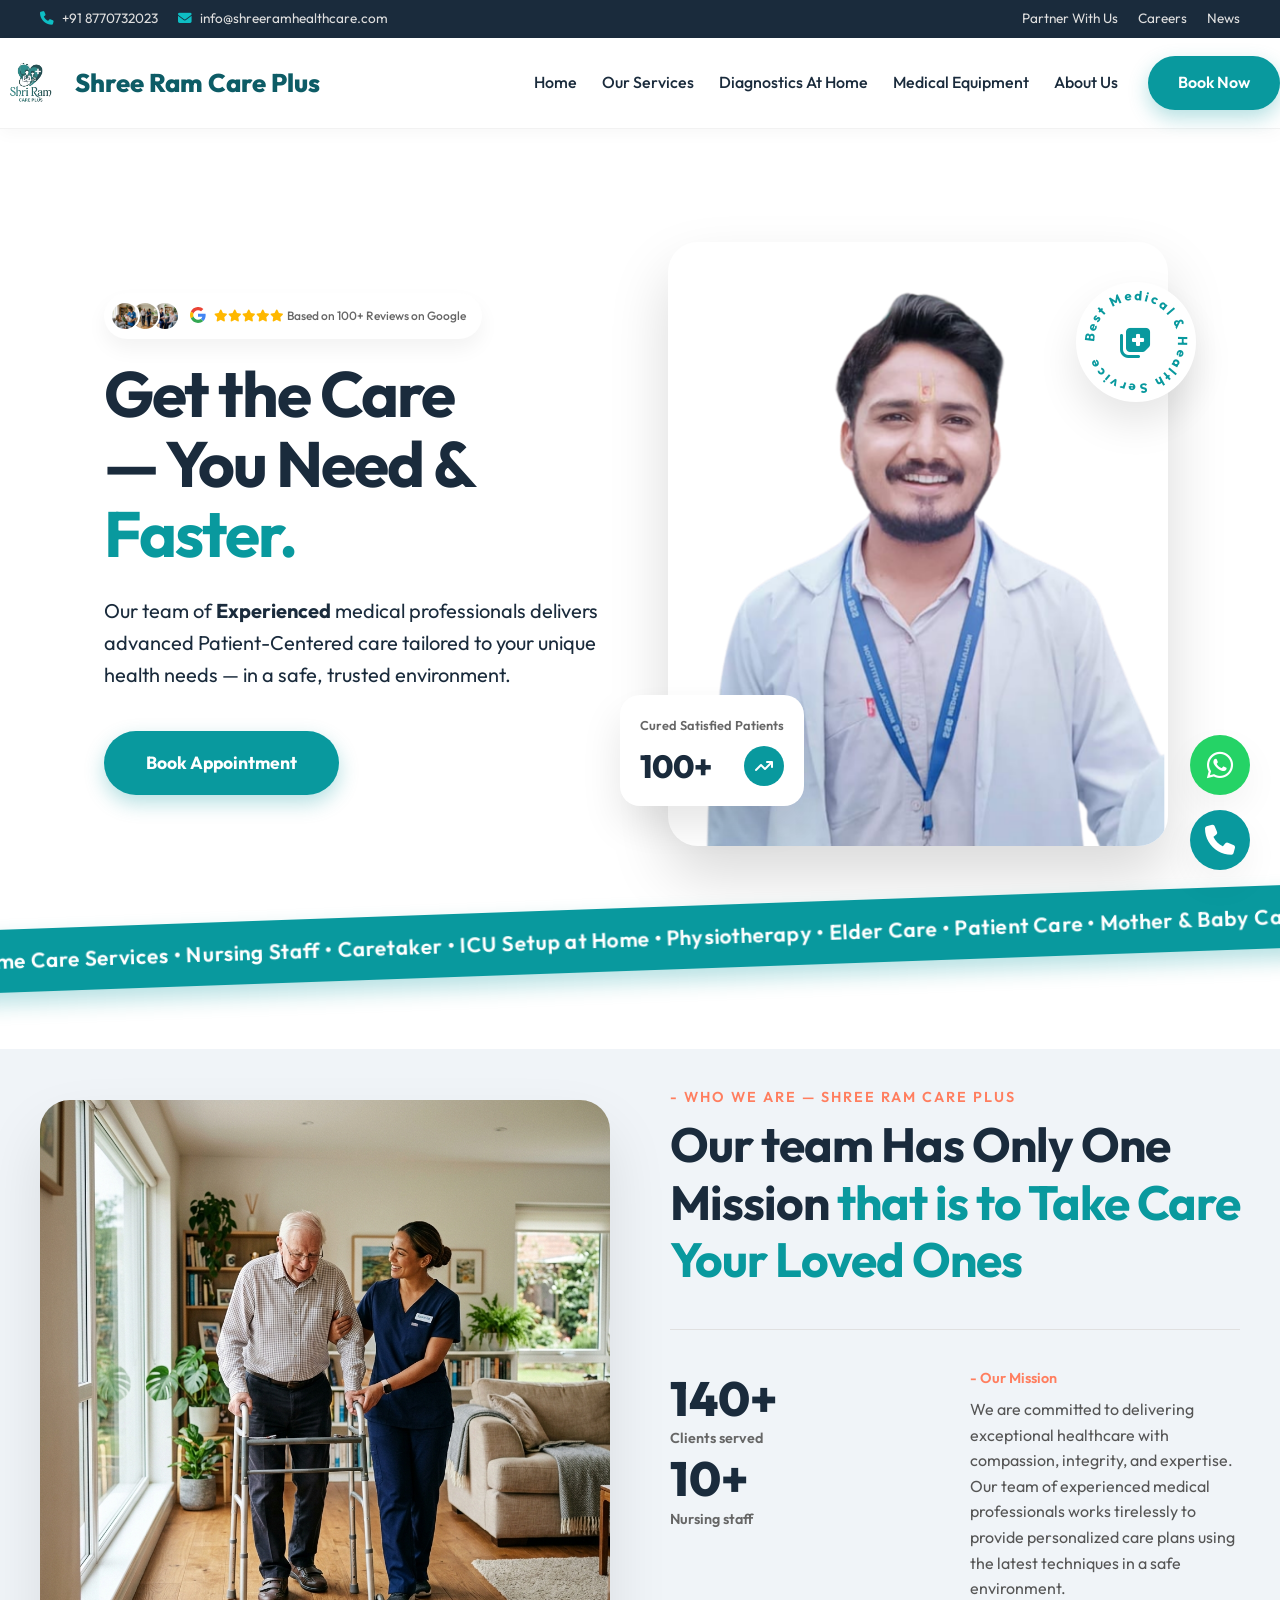
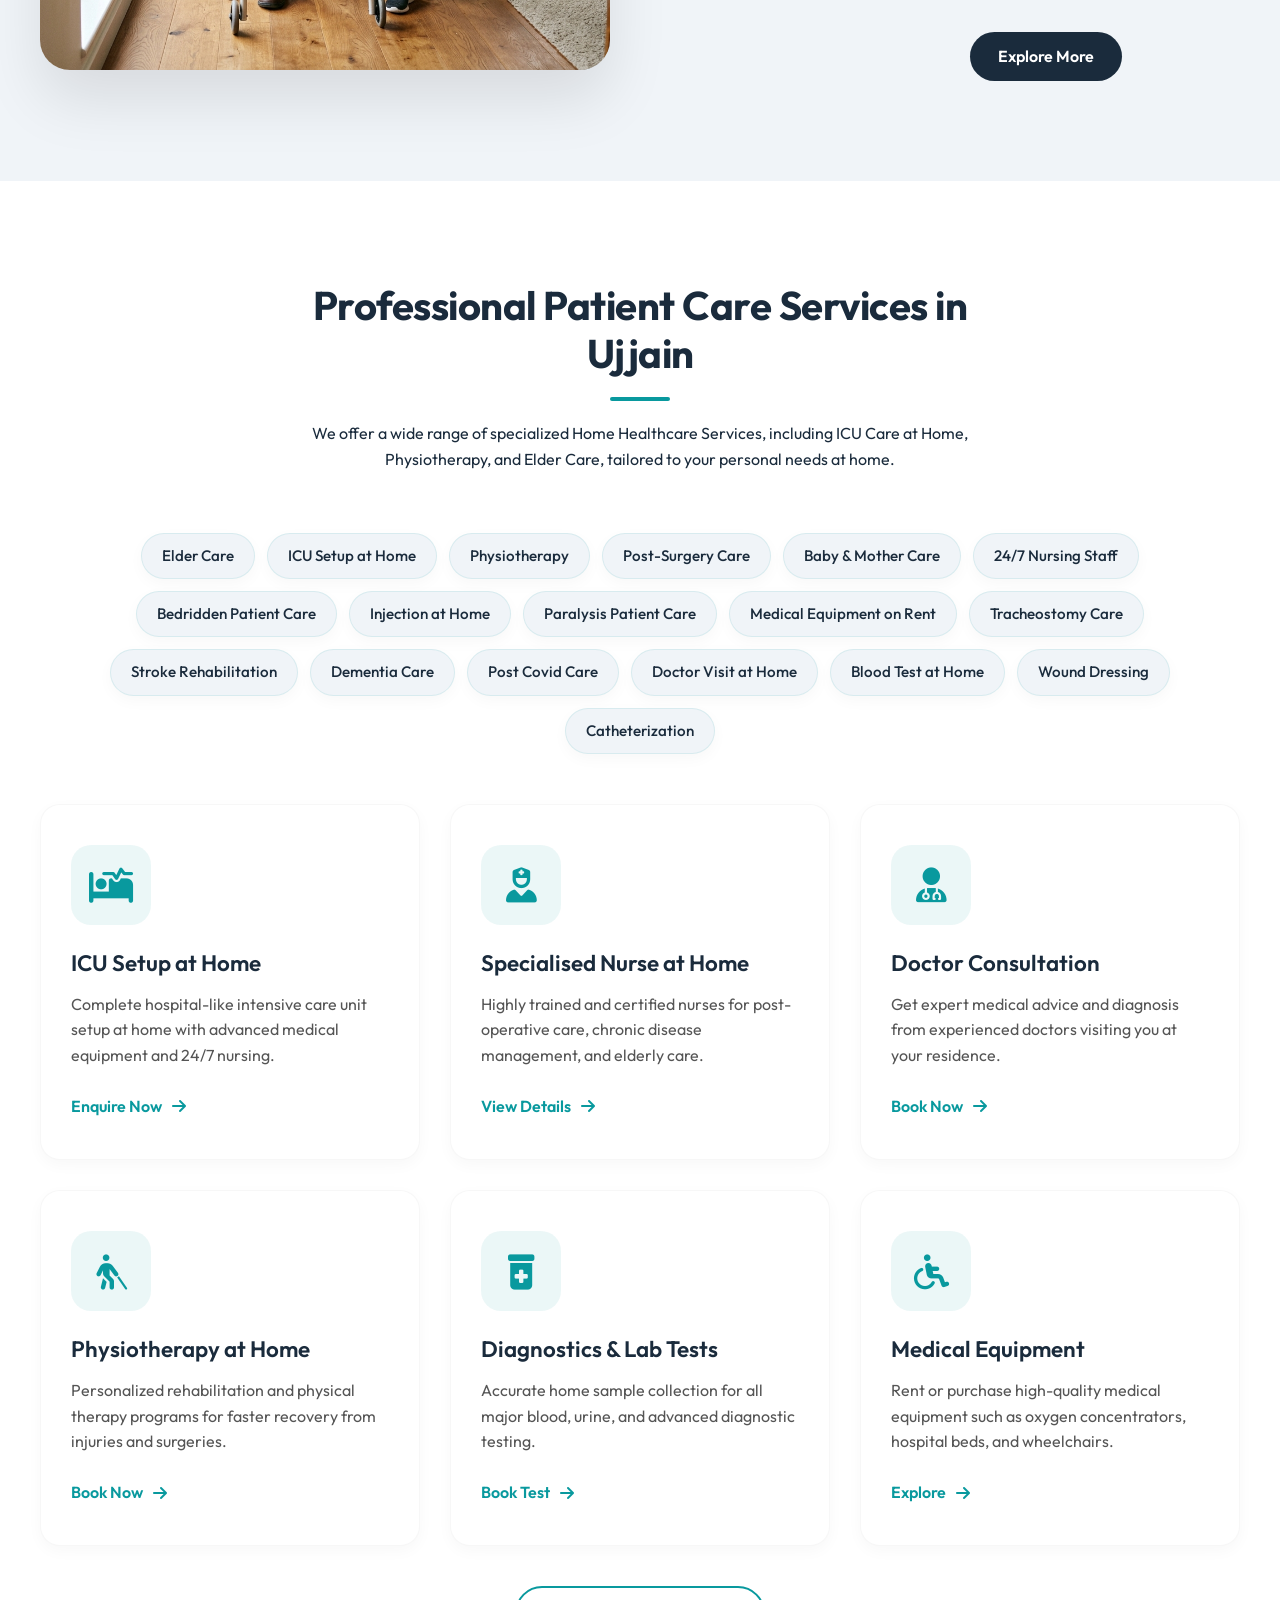
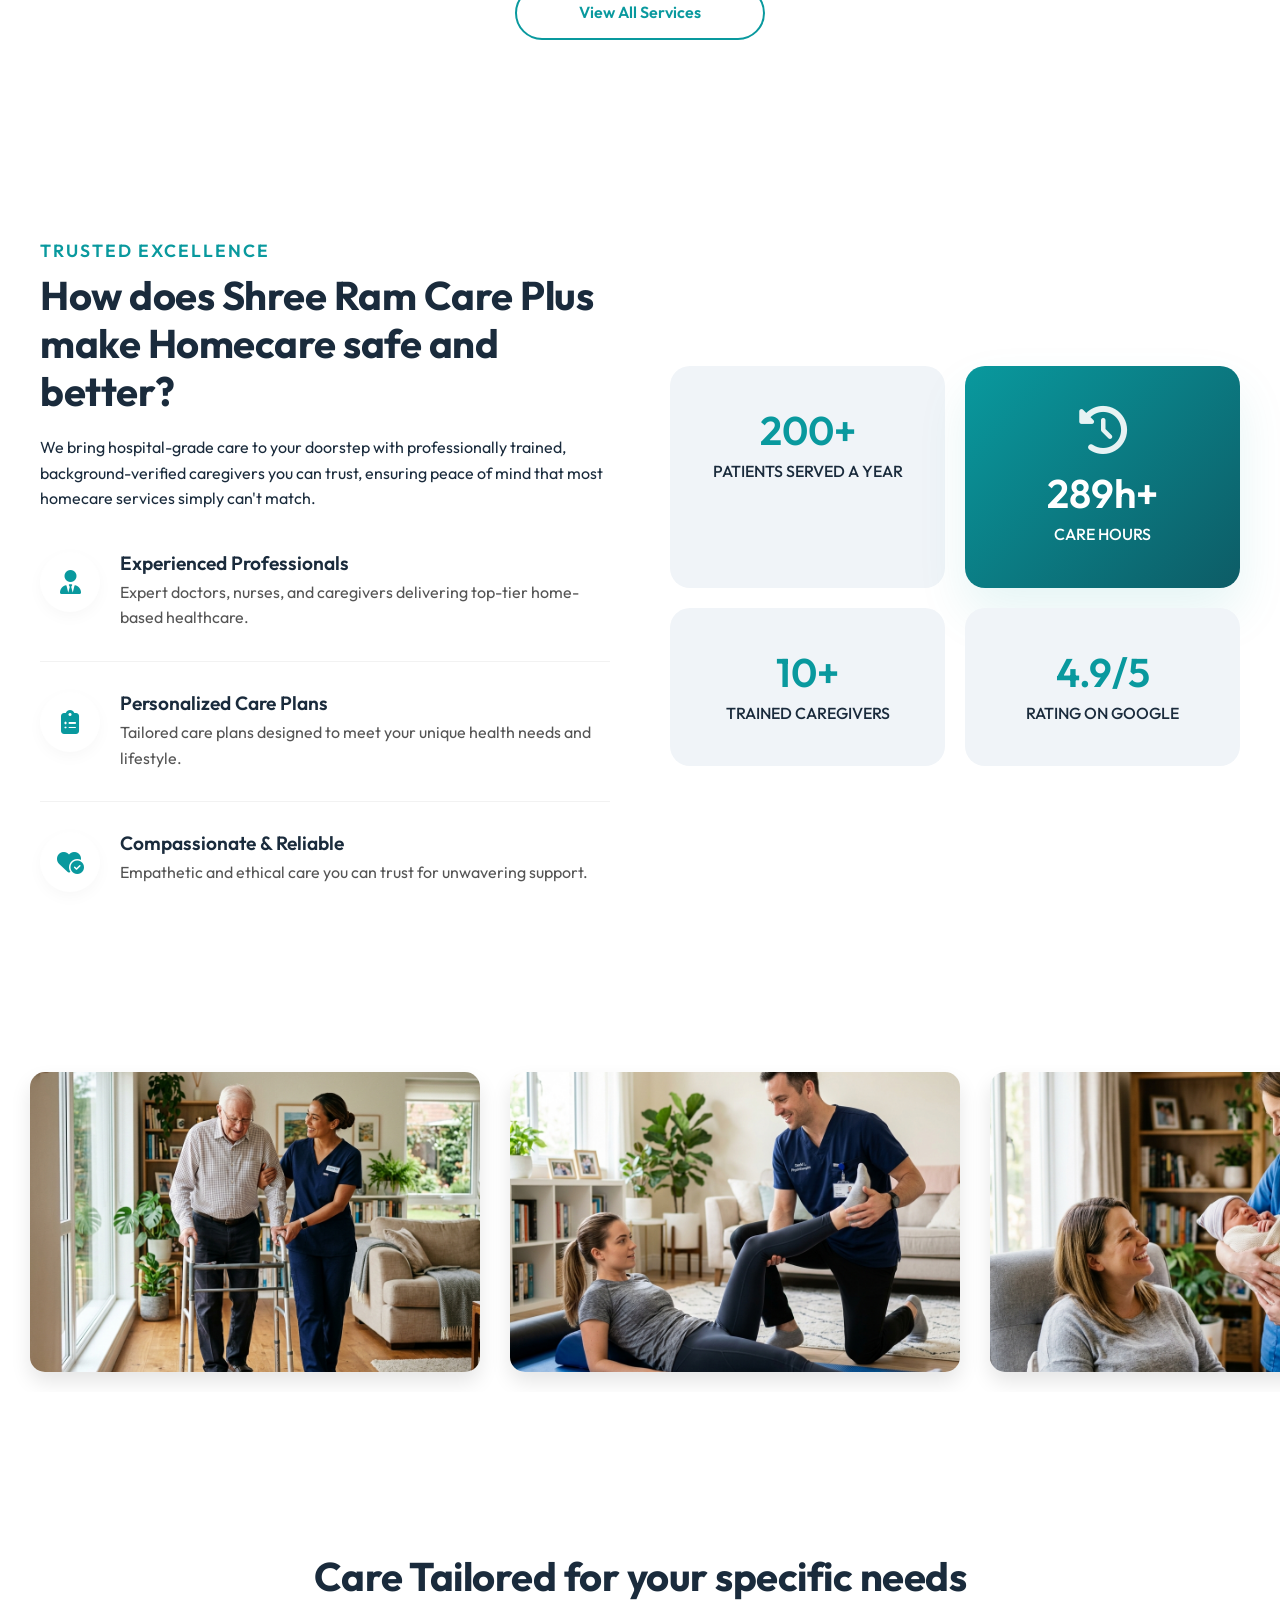
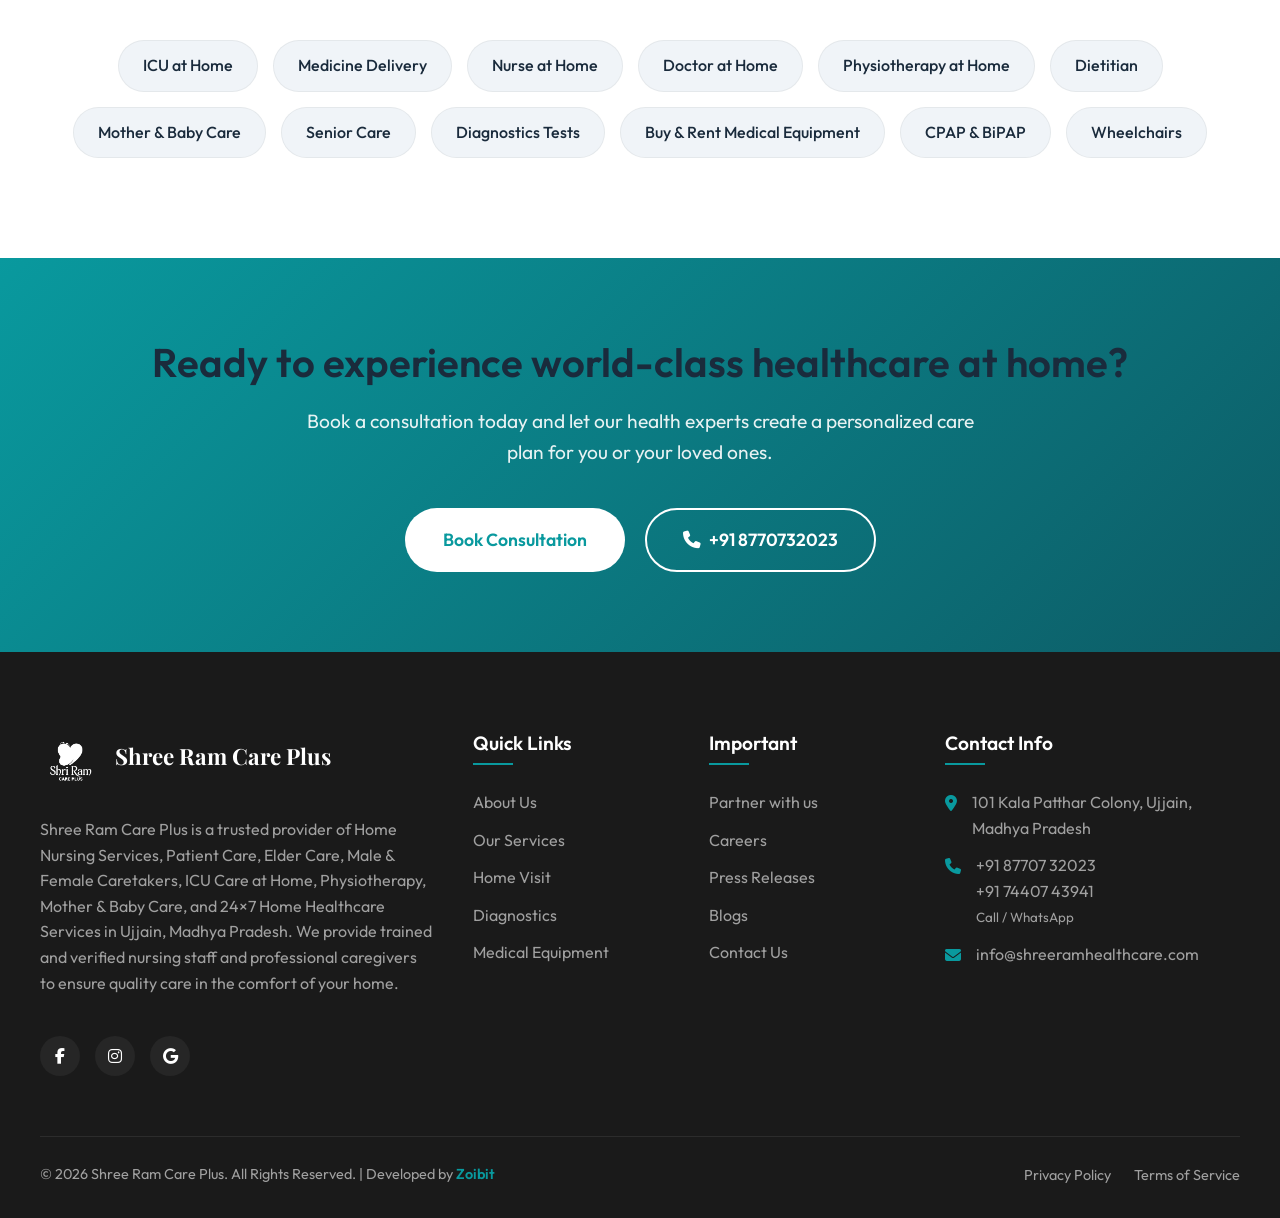
==== commit 45a849f8: "Fix marquee word gaps and create seamless gapless infinite loop" ====
--- a/index.html
+++ b/index.html
@@ -147,8 +147,11 @@
 
     <!-- Wavy Banner Section -->
     <div class="wavy-banner">
-        <div class="wavy-text">
-            Home Care Services • Nursing Staff • Caretaker • ICU Setup at Home • Physiotherapy • Elder Care • Patient Care • Mother & Baby Care • Medical Equipment • Home Care Services • Nursing Staff • Caretaker • ICU Setup at Home • Physiotherapy • Elder Care • Patient Care • Mother & Baby Care • Medical Equipment • 
+        <div class="wavy-track">
+            <span>Home Care Services • Nursing Staff • Caretaker • ICU Setup at Home • Physiotherapy • Elder Care • Patient Care • Mother & Baby Care • Medical Equipment •&nbsp;</span>
+            <span>Home Care Services • Nursing Staff • Caretaker • ICU Setup at Home • Physiotherapy • Elder Care • Patient Care • Mother & Baby Care • Medical Equipment •&nbsp;</span>
+            <span>Home Care Services • Nursing Staff • Caretaker • ICU Setup at Home • Physiotherapy • Elder Care • Patient Care • Mother & Baby Care • Medical Equipment •&nbsp;</span>
+            <span>Home Care Services • Nursing Staff • Caretaker • ICU Setup at Home • Physiotherapy • Elder Care • Patient Care • Mother & Baby Care • Medical Equipment •&nbsp;</span>
         </div>
     </div>
 
--- a/css/style.css
+++ b/css/style.css
@@ -600,8 +600,8 @@
 }
 
 @keyframes scrollText {
-    from { transform: translateX(0); }
-    to { transform: translateX(-50%); }
+    0% { transform: translateX(0); }
+    100% { transform: translateX(-50%); }
 }
 
 @keyframes fadeInUp {
@@ -1326,7 +1326,7 @@
 @media (max-width: 768px) {
     .badge-left { left: -10px; bottom: -20px; padding: 10px; transform: scale(0.7); transform-origin: bottom left; }
     .badge-right { top: -20px; right: -10px; width: 60px; height: 60px; transform: scale(0.7); transform-origin: top right; }
-    .wavy-text { font-size: 1rem; }
+    .wavy-track { font-size: 0.95rem; }
 }
 .badge-subtitle {
     font-size: 0.8rem; color: #666; font-weight: 600;
@@ -1362,10 +1362,30 @@
 }
 
 .wavy-banner {
-    width: 100%; background: var(--primary); color: white; padding: 15px 0; overflow: hidden; white-space: nowrap; position: relative; margin-bottom: 80px; box-shadow: 0 10px 20px rgba(9,153,158,0.3); transform: rotate(-2deg) scale(1.05); z-index: 10;
-}
-.wavy-text {
-    display: inline-block; animation: scrollText 30s linear infinite; font-size: 1.5rem; font-weight: 600; letter-spacing: 2px; word-spacing: 10px;
+    width: 100%;
+    background: var(--primary);
+    color: white;
+    padding: 14px 0;
+    overflow: hidden;
+    white-space: nowrap;
+    position: relative;
+    margin-bottom: 80px;
+    box-shadow: 0 10px 20px rgba(9,153,158,0.3);
+    transform: rotate(-2deg) scale(1.05);
+    z-index: 10;
+}
+
+.wavy-track {
+    display: inline-flex;
+    white-space: nowrap;
+    animation: scrollText 28s linear infinite;
+    font-size: 1.25rem;
+    font-weight: 600;
+    letter-spacing: 0.5px;
+}
+
+.wavy-track span {
+    display: inline-block;
 }
 
 .mission-section { padding-top: 40px; }
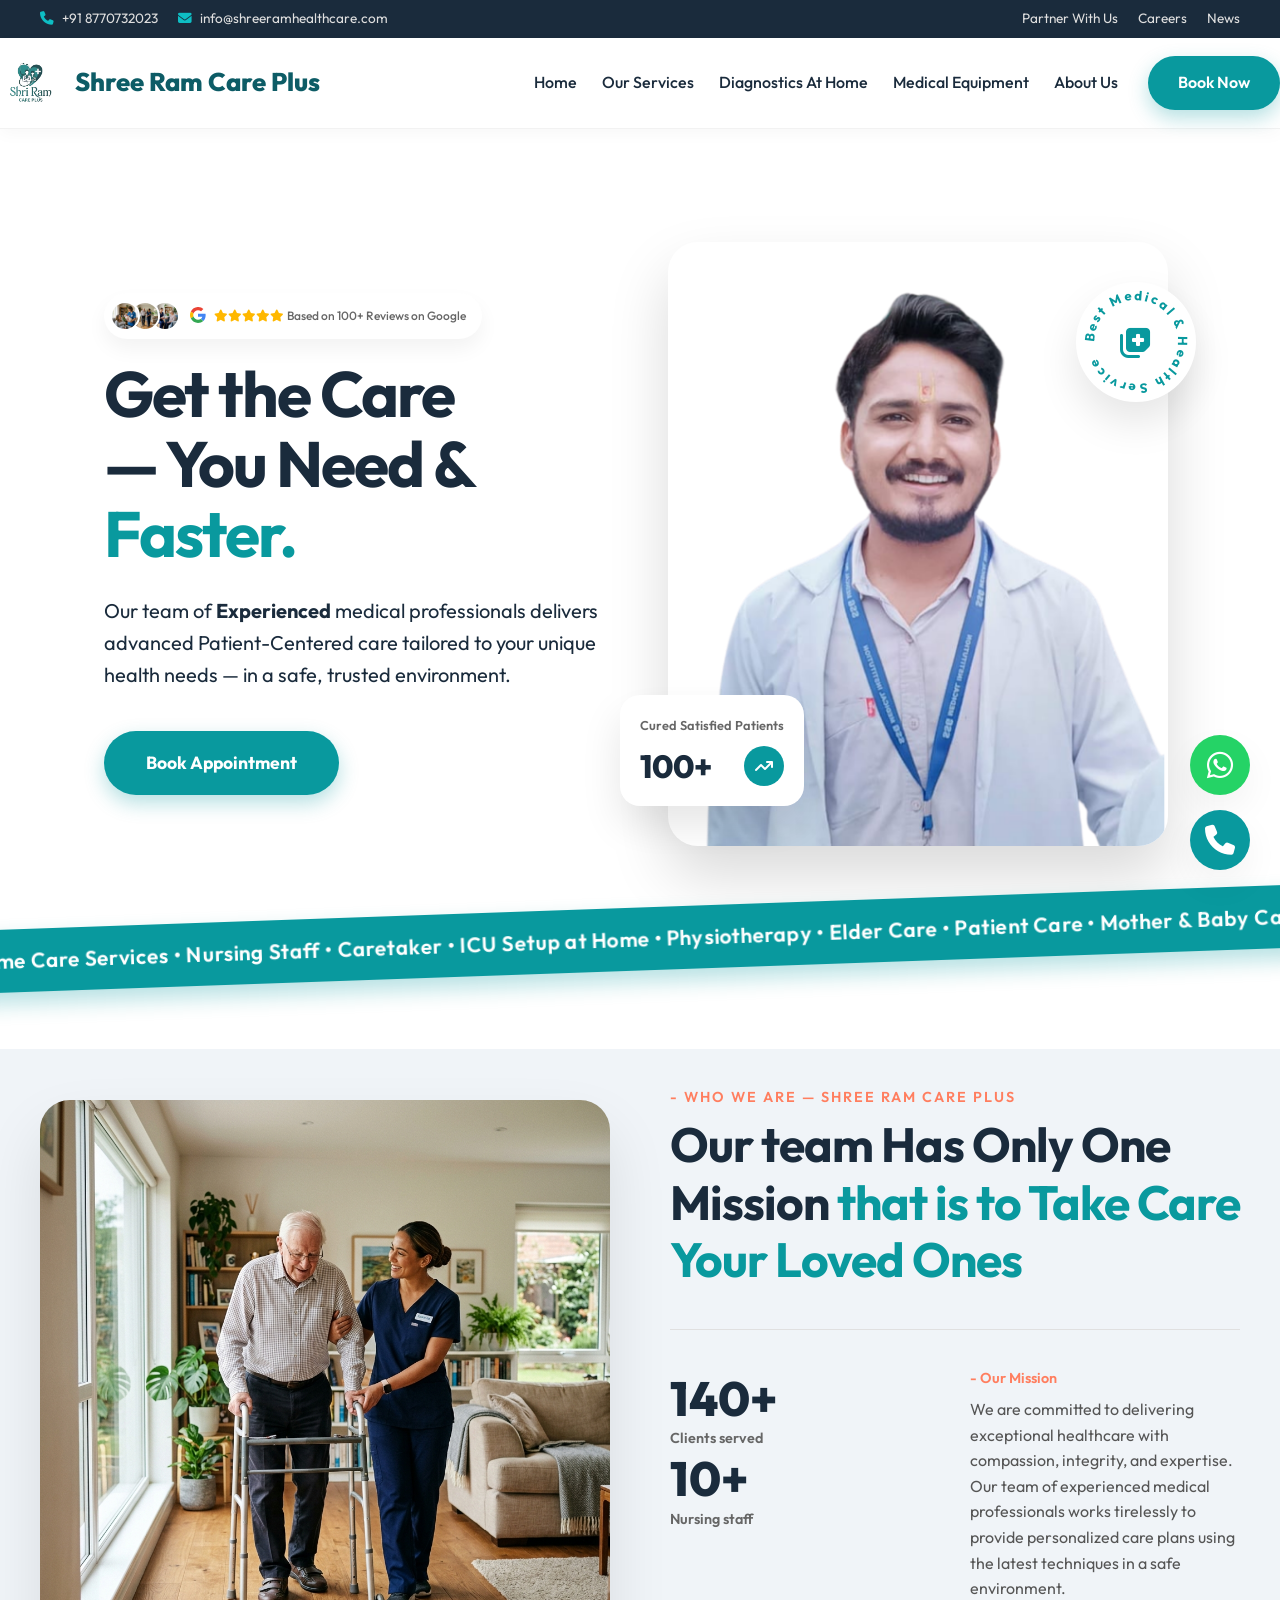
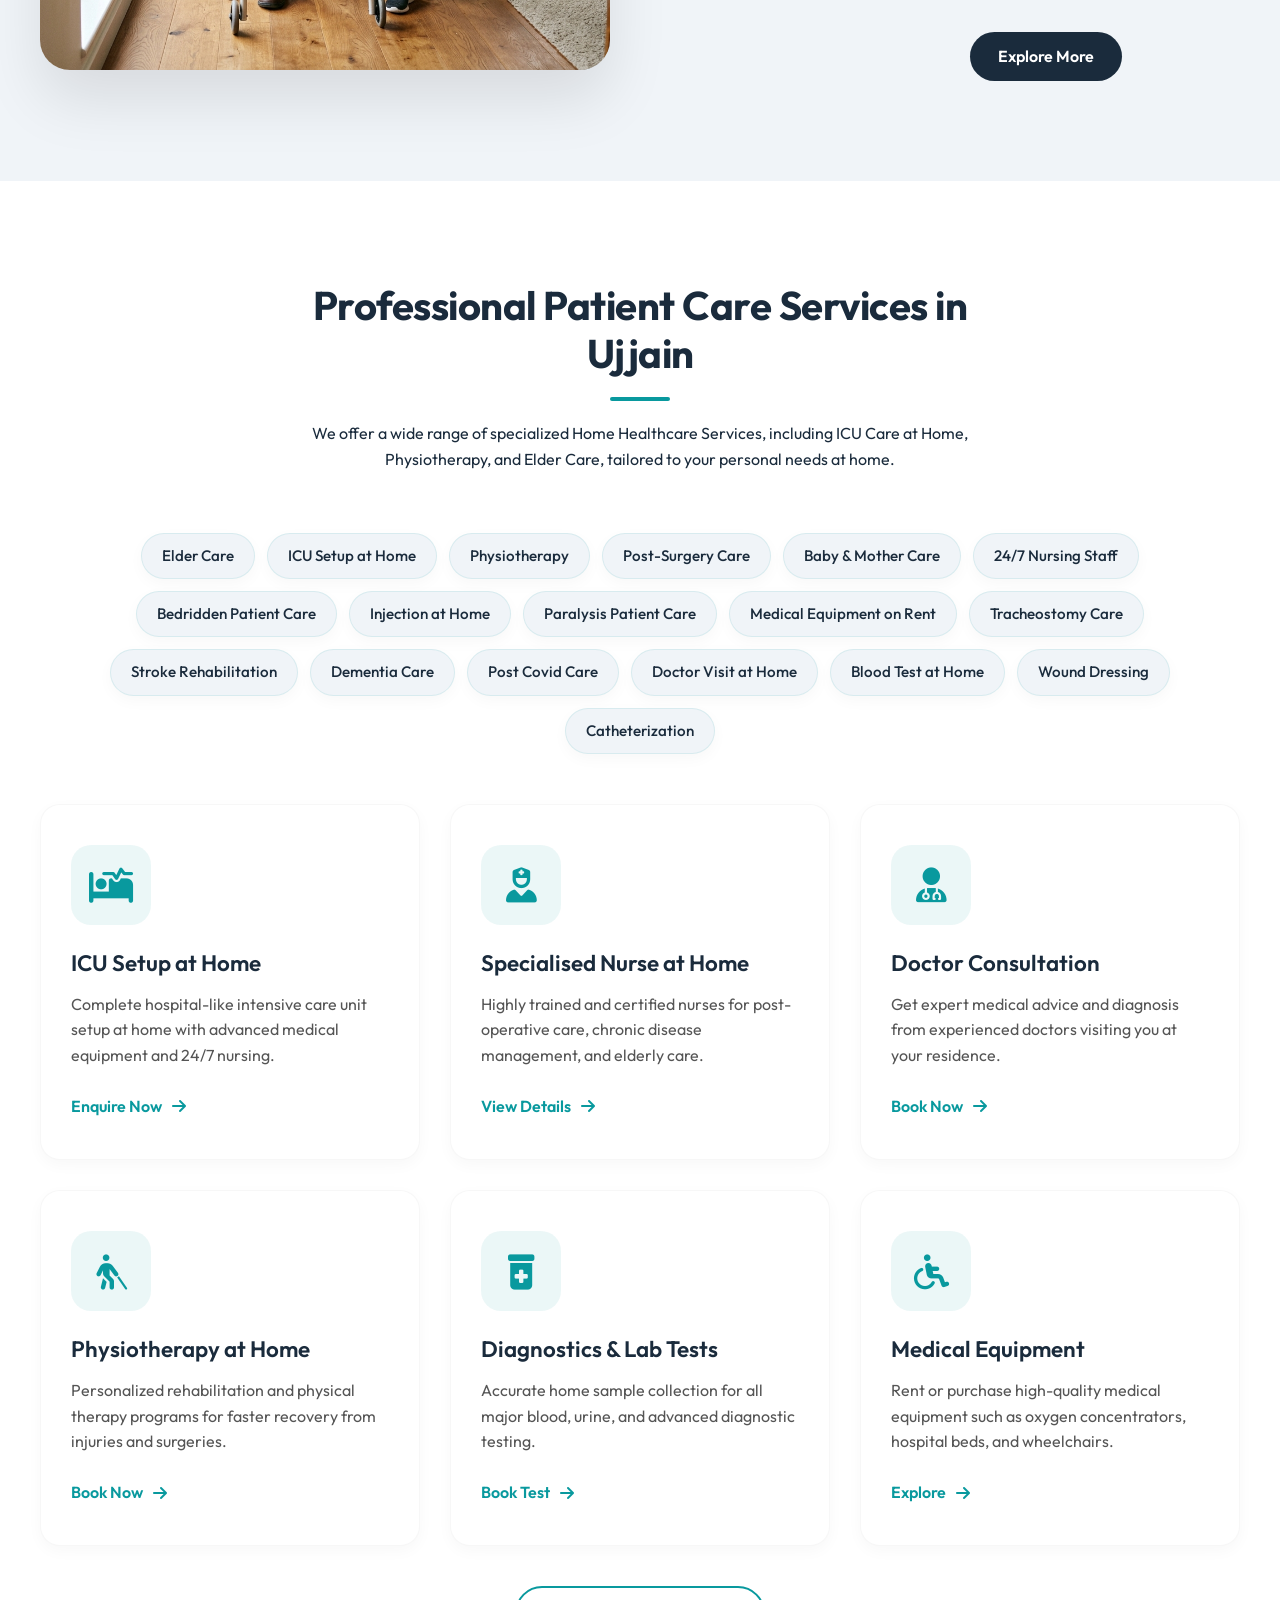
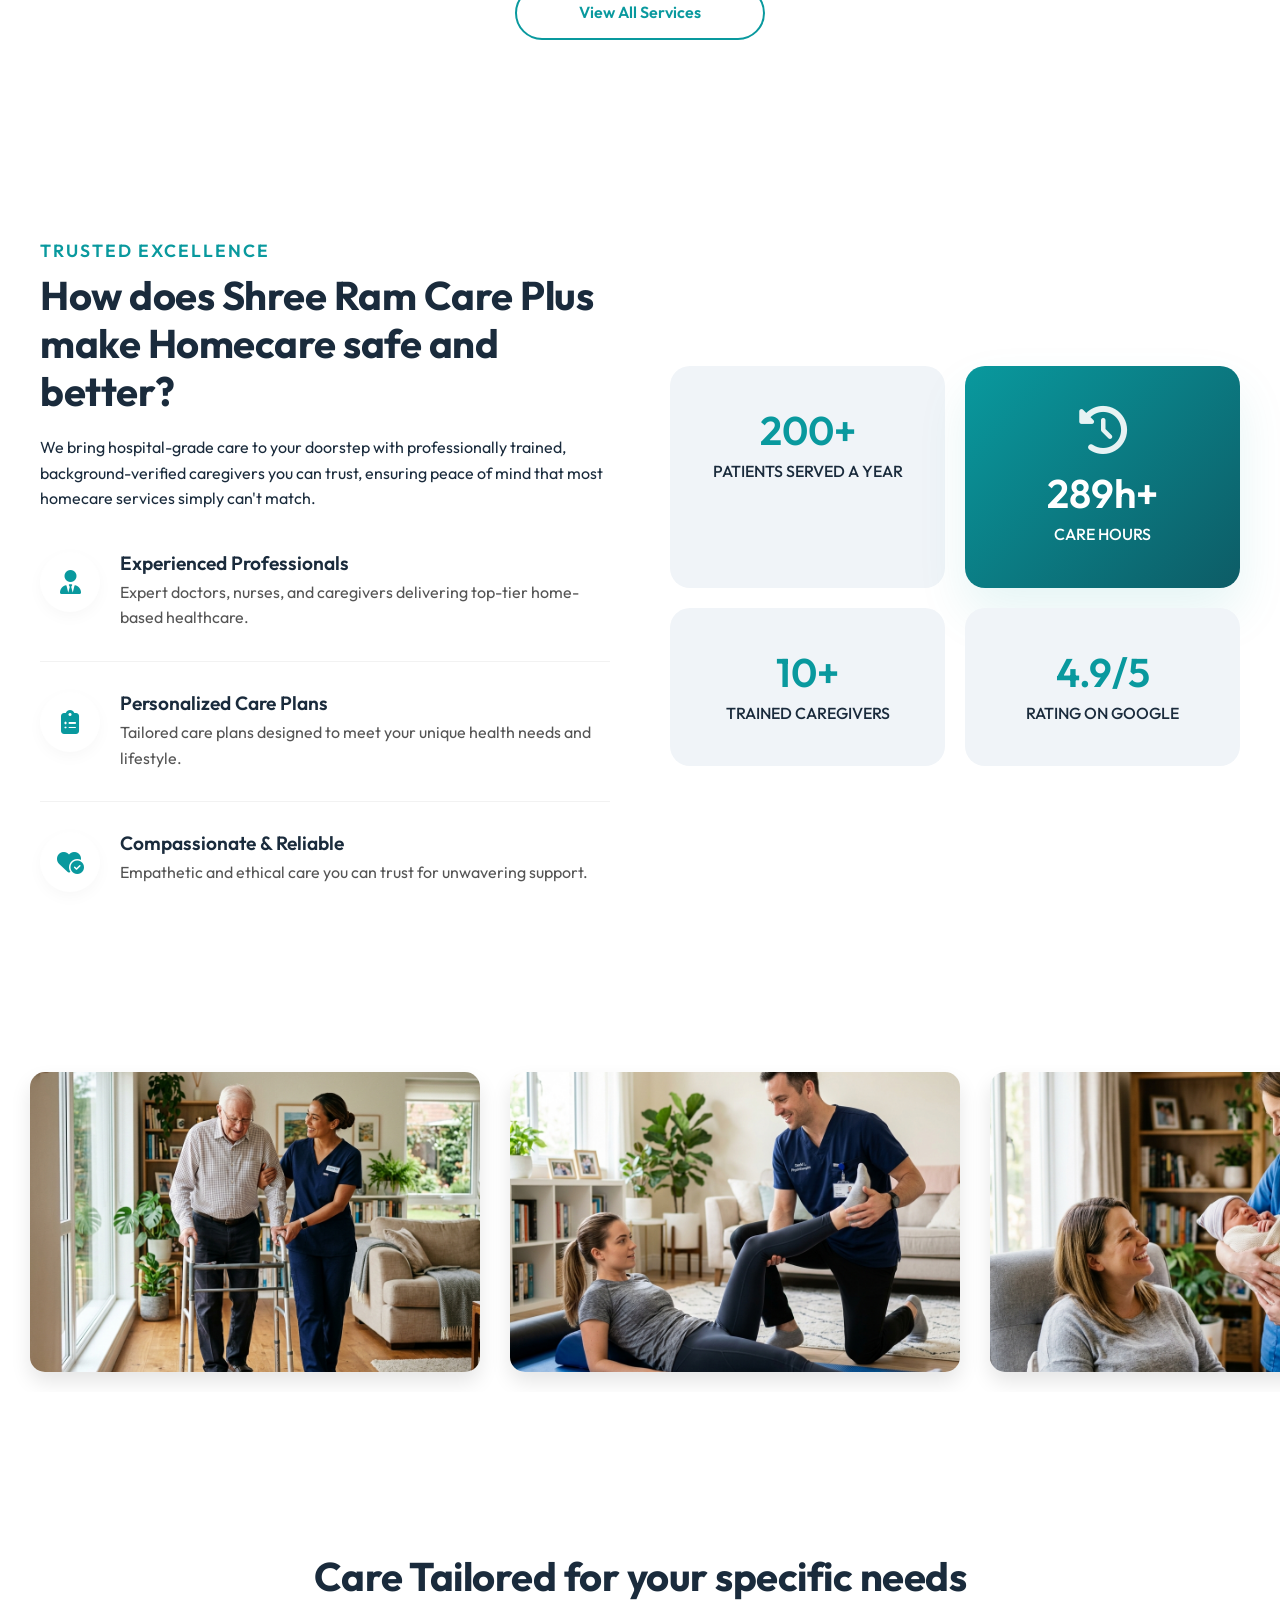
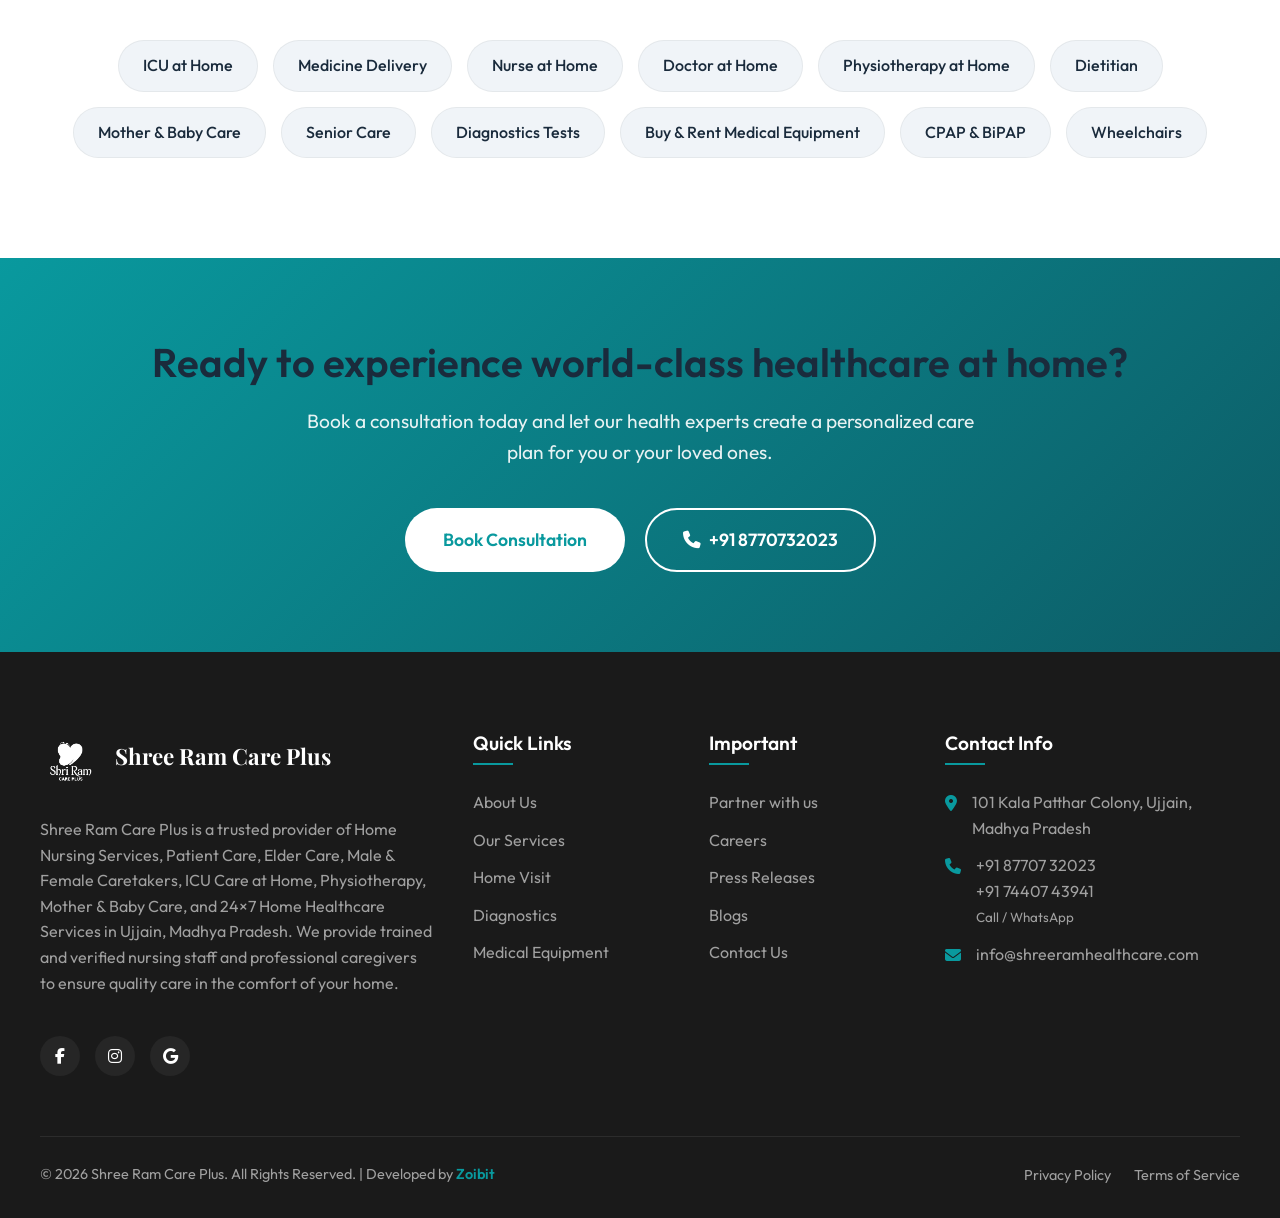
==== commit 235e8f6a: "Standardize favicon tags for Google Search crawler and browser compatibility" ====
--- a/index.html
+++ b/index.html
@@ -9,12 +9,14 @@
         content="Looking for professional home nursing services in Ujjain? Shree Ram Care Plus provides trained male & female caretakers, nursing staff, patient care, elder care, ICU care at home, physiotherapy, and 24×7 home healthcare services. Call 87707 32023 today.">
     <meta name="keywords"
         content="Home Nursing Services in Ujjain, Home Care Services in Ujjain, Patient Care Services in Ujjain, Nursing Staff at Home, Male Caretaker in Ujjain, Female Caretaker in Ujjain, 24×7 Home Care Services, Elder Care at Home, Senior Citizen Care, ICU Care at Home, Home Healthcare Services, Bedridden Patient Care, Physiotherapy at Home, Mother & Baby Care, Injection & Dressing at Home, Night Care Services, Home Nursing Agency, Trained Nursing Staff, Verified Caretakers, Medical Attendant at Home, Home Patient Care, Professional Nursing Staff, Emergency Home Care, Post Surgery Care at Home, Home Medical Assistance, Best Home Care in Ujjain, Top Nursing Agency Ujjain, Home Care for Seniors Ujjain, Baby Care Staff Ujjain, Japa Maid Ujjain, Newborn Baby Care at Home, Caretaker for Patient at Home, Attendant for Hospital Ujjain, ICU Setup at Home Ujjain, Medical Equipment on Rent Ujjain, Oxygen Cylinder on Rent Ujjain, Wheelchair on Rent Ujjain, Hospital Bed on Rent Ujjain, Physiotherapist in Ujjain, Stroke Rehabilitation at Home, Paralysis Patient Care Ujjain, Dementia Care at Home, Alzheimer's Care at Home, Parkinson's Care Ujjain, Post Covid Care at Home, Palliative Care at Home Ujjain, Hospice Care Ujjain, Wound Care Dressing Ujjain, IV Drip at Home Ujjain, Catheterization at Home Ujjain, Ryles Tube Insertion at Home, Tracheostomy Care at Home, BIPAP Machine Rent Ujjain, CPAP Machine Rent Ujjain, Cardiac Monitor on Rent, Suction Machine Rent Ujjain, Air Mattress for Bed Sores, DVT Pump on Rent, Syringe Pump on Rent, Nursing Bureau in Ujjain, Home Care Takers Ujjain, Reliable Maid Services Ujjain, House Maid for Patient Ujjain, Full Time Nurse Ujjain, Part Time Nurse Ujjain, 12 Hours Duty Nurse Ujjain, 24 Hours Duty Nurse Ujjain, Day Shift Caretaker Ujjain, Night Shift Caretaker Ujjain, Wardboy Services Ujjain, Aya Bai in Ujjain, Nanny Services Ujjain, Postnatal Care Ujjain, Pregnancy Care at Home, Orthopedic Rehab at Home, Neuro Rehab at Home, Sports Injury Rehab Ujjain, Pain Management Physiotherapy, Joint Replacement Rehab, Doctor Visit at Home Ujjain, Physician at Home Ujjain, Blood Test at Home Ujjain, Lab Test Home Collection, X-Ray at Home Ujjain, ECG at Home Ujjain, Medical Care Ujjain, Affordable Home Care Ujjain, Trusted Nursing Staff Ujjain, Certified Caregivers Ujjain, Home Health Aide Ujjain, Private Duty Nursing Ujjain, Companionship for Seniors, Respite Care Ujjain, Chronic Care Management, Diabetes Care at Home, Hypertension Care Ujjain, Cardiac Care at Home, Respiratory Care at Home, Oncology Care at Home, Cancer Patient Care Ujjain, Special Needs Care at Home, Autism Care at Home, Bed Sore Management, Colostomy Care at Home, Suture Removal at Home, Nebulization at Home, Enema at Home Ujjain, Urine Bag Change at Home, Professional Attendants, Best Caretaker Agency, Verified Aya Center Ujjain, Male Nurse in Ujjain, Female Nurse in Ujjain, GNM Nurse in Ujjain, BSc Nursing Staff Ujjain, ANM Nurse in Ujjain, Experienced Nursing Staff, Patient Care Taker Ujjain, Care Giver Agency Ujjain, Elder Care Taker Ujjain, Old Age Care Ujjain, Home Care Packages Ujjain, Medical Attendant Services, Home Nursing Solutions, Shri Ram Care Plus Ujjain, Shree Ram Care Plus, Shree Ram Home Care Services, Premium Home Care Ujjain, Best Healthcare Provider Ujjain, Health Services at Home, Ujjain Home Care, Ujjain Nursing Staff, Ujjain Caretakers, Patient Attendant Ujjain, Patient Caregiver Ujjain, Caretaker in Ujjain">
-    <link rel="icon" type="image/png" href="favicon/favicon-96x96.png?v=3" sizes="96x96" />
-    <link rel="icon" type="image/svg+xml" href="favicon/favicon.svg?v=3" />
-    <link rel="shortcut icon" href="favicon/favicon.ico?v=3" />
-    <link rel="apple-touch-icon" sizes="180x180" href="favicon/apple-touch-icon.png?v=3" />
+    <!-- Favicons & App Icons (Google Search & Browsers) -->
+    <link rel="icon" type="image/x-icon" href="favicon.ico" />
+    <link rel="shortcut icon" href="favicon.ico" />
+    <link rel="icon" type="image/png" sizes="96x96" href="favicon/favicon-96x96.png" />
+    <link rel="icon" type="image/svg+xml" href="favicon/favicon.svg" />
+    <link rel="apple-touch-icon" sizes="180x180" href="favicon/apple-touch-icon.png" />
     <meta name="apple-mobile-web-app-title" content="Shree Ram Care Plus" />
-    <link rel="manifest" href="favicon/site.webmanifest?v=3" />
+    <link rel="manifest" href="favicon/site.webmanifest" />
     <!-- Use Google Fonts -->
     <link rel="preconnect" href="https://fonts.googleapis.com">
     <link rel="preconnect" href="https://fonts.gstatic.com" crossorigin>
--- a/css/style.css
+++ b/css/style.css
@@ -1378,10 +1378,14 @@
 .wavy-track {
     display: inline-flex;
     white-space: nowrap;
-    animation: scrollText 28s linear infinite;
+    animation: scrollText 65s linear infinite;
     font-size: 1.25rem;
     font-weight: 600;
     letter-spacing: 0.5px;
+}
+
+.wavy-track:hover {
+    animation-play-state: paused;
 }
 
 .wavy-track span {
